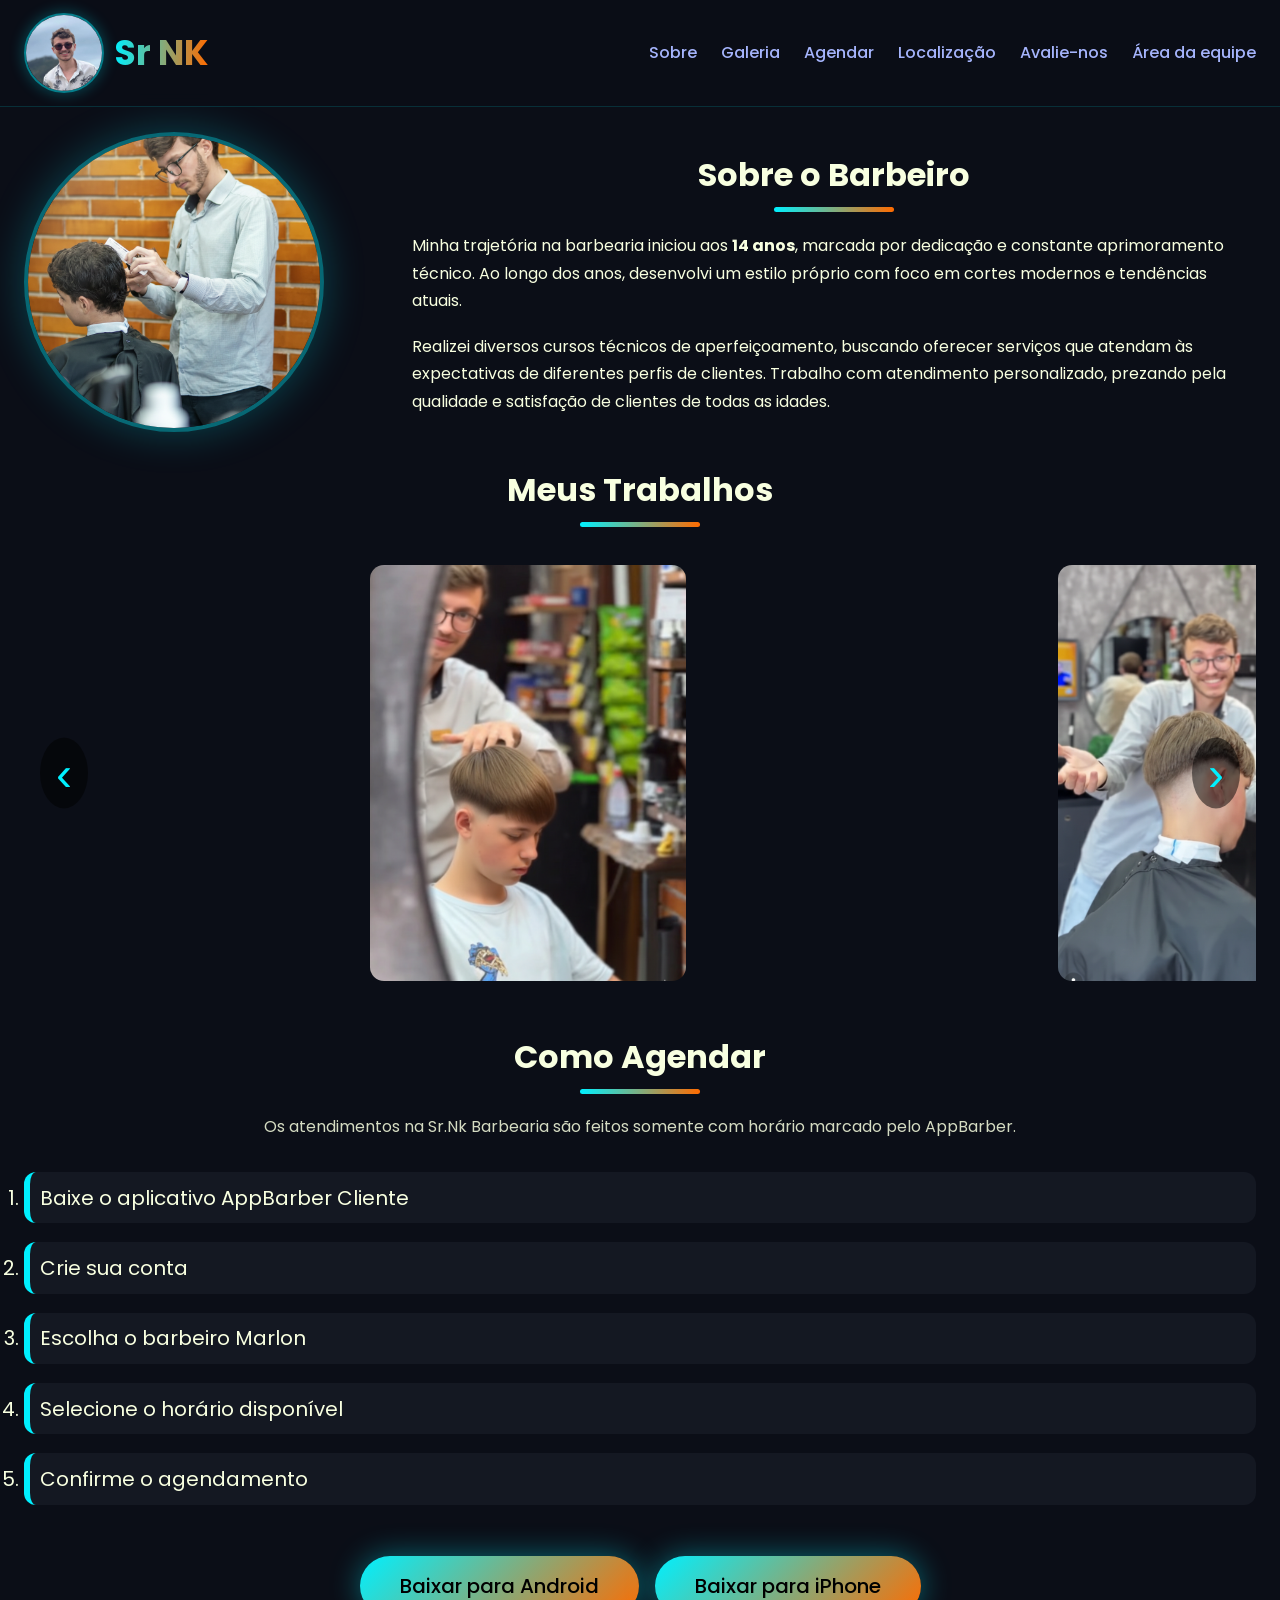
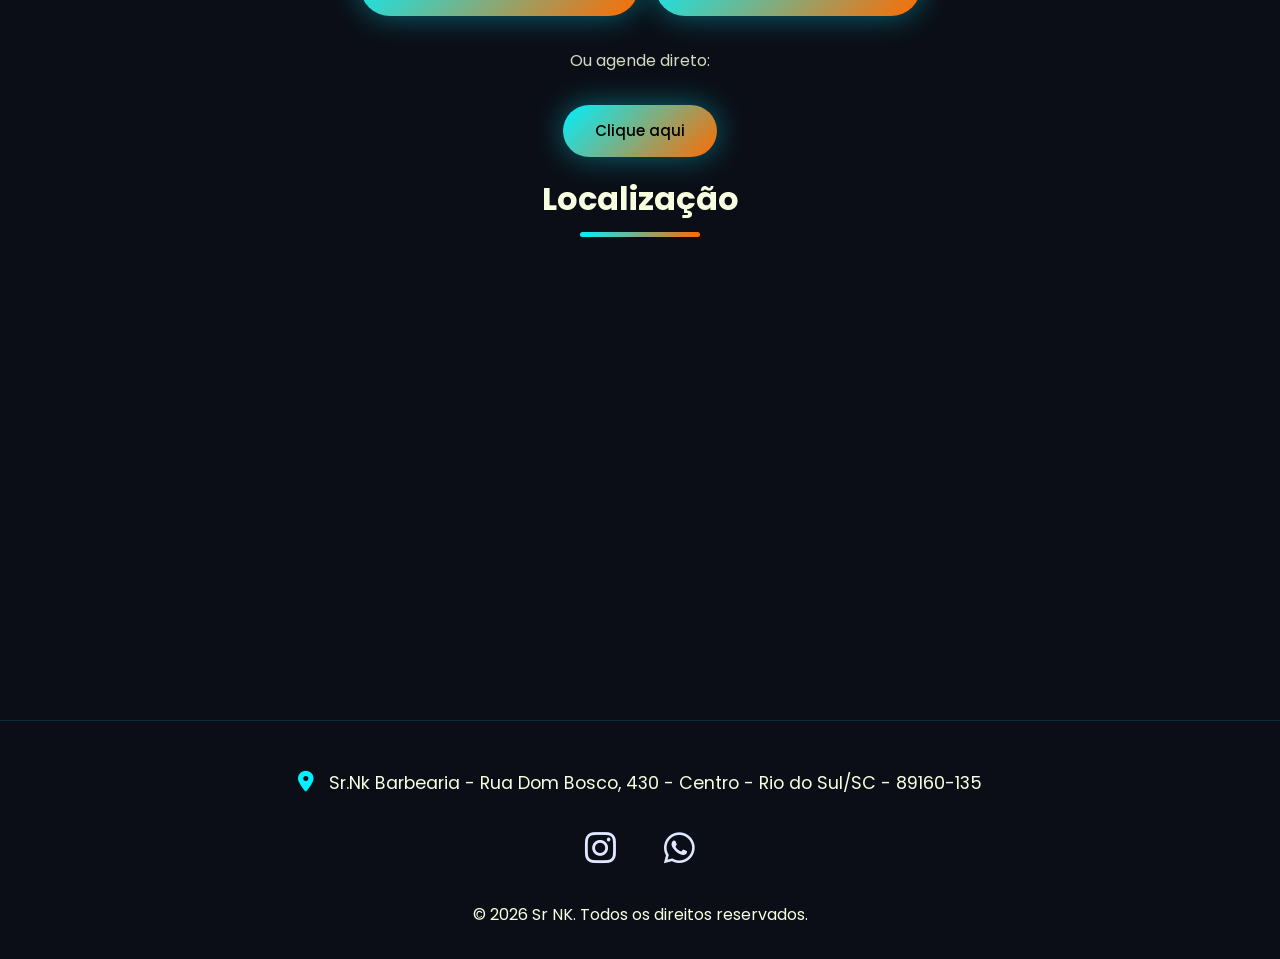
==== index.html @ 55727c28 "Adicionado Gestão Financeira" ====
<!DOCTYPE html>
<html lang="pt-BR">
<head>
  <meta charset="UTF-8" />
  <meta name="viewport" content="width=device-width, initial-scale=1.0"/>
  <title>Sr NK | Sr.Nk Barbearia</title>
<link rel="manifest" href="manifest.webmanifest">
<meta name="theme-color" content="#0F1115">
<link rel="apple-touch-icon" href="icons/icon-192.png?v=13.0">
  <meta name="description" content="Sr NK - Cortes freestyle modernos com precisão na Sr.Nk Barbearia, Rio do Sul/SC. Agende pelo AppBarber!"/>
  <link rel="stylesheet" href="css/style.css"/>
  <link rel="preconnect" href="https://fonts.googleapis.com">
  <link rel="preconnect" href="https://fonts.gstatic.com" crossorigin>
  <link href="https://fonts.googleapis.com/css2?family=Poppins:wght@400;600;700&display=swap" rel="stylesheet">
  <link rel="stylesheet" href="https://cdnjs.cloudflare.com/ajax/libs/font-awesome/6.5.1/css/all.min.css" integrity="sha512-DTOQO9RWCH3ppGqcWaEA1BIZOC6xxalwEsw9c2QQeAIftl+Vegovlnee1c9QX4TctnWMn13TZye+giMm8e2LwA==" crossorigin="anonymous" referrerpolicy="no-referrer" />
</head>
<body>

<header class="header">
  <div class="container header-container">
    <div class="logo-container">
      <a href="#" class="logo-link">
        <img src="Fotos/teste1.jpeg" alt="Sr NK" class="logo-foto">
      </a>
      <a href="#" class="logo-link">
        <h1 class="logo">Sr NK</h1>
      </a>
    </div>
    <nav class="nav-menu">
      <input type="checkbox" id="menu-toggle" class="menu-toggle">
      <label for="menu-toggle" class="menu-icon" aria-label="Abrir menu">☰</label>
<ul class="nav-list">
  <li><a href="#sobre" onclick="closeMenu()">Sobre</a></li>
  <li><a href="#galeria" onclick="closeMenu()">Galeria</a></li>
  <li><a href="#agendar" onclick="closeMenu()">Agendar</a></li>
  <li><a href="#localizacao" onclick="closeMenu()">Localização</a></li>
  <li>
  <a href="https://www.google.com/search?sca_esv=d93e5f3f55d68fd9&sxsrf=ANbL-n482oTzJcval-EaAzgLjiw4iF_zYw:1772711145533&si=AL3DRZEsmMGCryMMFSHJ3StBhOdZ2-6yYkXd_doETEE1OR-qOTjo85oxXJ90Kr3qgpfk-LE1SPWVzx_PPAp0Kqf3eSLwxY8W8M1JzBS5tR9gLBCLYA_zPGpJaf91kLe46IB3ng__KK-t3DUVszbHIi7H4UCmymk2EQ%3D%3D&q=Sr.Nk+Barbearia+Coment%C3%A1rios&sa=X&ved=2ahUKEwirvfnQ14iTAxXJDLkGHZw6B9oQ0bkNegQIIRAF&biw=1920&bih=911&dpr=1"
     target="_blank"
     onclick="closeMenu()"
   rel="noopener noreferrer">
    Avalie-nos
  </a>
</li>
  <li><a href="profissional/login.html" onclick="closeMenu()">Área da equipe</a></li>
</ul>
    </nav>
  </div>
</header>

<section class="sobre" id="sobre">
  <div class="container">
    <div class="sobre-grid">
      <div class="sobre-video-container">
        <video 
          class="sobre-video" 
          autoplay 
          muted 
          loop 
          playsinline 
          loading="lazy"
          poster="Fotos/2.png"
        >
          <source src="Fotos/video.mp4" type="video/mp4">
          <img src="Fotos/2.png" alt="Sr NK trabalhando" loading="lazy">
        </video>
      </div>

      <div class="sobre-texto">
        <h2>Sobre o Barbeiro</h2>
        <p class="typing"> Minha trajetória na barbearia iniciou aos <b>14 anos</b>, marcada por dedicação e constante aprimoramento técnico. Ao longo dos anos, desenvolvi um estilo próprio com foco em cortes modernos e tendências atuais.</p>
        <p class="typing"> Realizei diversos cursos técnicos de aperfeiçoamento, buscando oferecer serviços que atendam às expectativas de diferentes perfis de clientes. Trabalho com atendimento personalizado, prezando pela qualidade e satisfação de clientes de todas as idades.</p>
      </div>
    </div>
  </div>
</section>

<section class="galeria" id="galeria">
  <div class="container">
    <h2>Meus Trabalhos</h2>
    <div class="carousel">
      <div class="carousel-track" id="carouselTrack">
        <img src="Fotos/2.png" alt="Trabalho do Sr NK" loading="lazy">
        <video autoplay muted loop playsinline loading="lazy">
          <source src="Fotos/videocarrosel2.mp4" type="video/mp4">
        </video>
        <img src="Fotos/6.png" alt="Corte texturizado com estilo" loading="lazy">
        <video autoplay muted loop playsinline loading="lazy">
          <source src="Fotos/videocarrosel1.mp4" type="video/mp4">
        </video>
        <img src="Fotos/7.png" alt="Outro corte incrível do Marlon" loading="lazy">
        <video autoplay muted loop playsinline loading="lazy">
          <source src="Fotos/videocarrosel4.mp4" type="video/mp4">
        </video>
        <img src="Fotos/1.png" alt="Corte principal - Sr NK" loading="lazy">
        <video autoplay muted loop playsinline loading="lazy">
          <source src="Fotos/videocarrosel5.mp4" type="video/mp4">
        </video>
        <img src="Fotos/10.jpeg" alt="Outro corte incrível do Marlon" loading="lazy">
        <img src="Fotos/4.png" alt="Fade moderno realizado por Marlon" loading="lazy">
        <img src="Fotos/2.png" alt="Sr NK trabalhando" loading="lazy">
      </div>
      <button type="button" class="carousel-btn prev" aria-label="Trabalho anterior" onclick="moveCarousel(-1)">‹</button>
      <button type="button" class="carousel-btn next" aria-label="Próximo trabalho" onclick="moveCarousel(1)">›</button>
    </div>
  </div>
</section>

<section class="agendar" id="agendar">
  <div class="container">
    <h2>Como Agendar</h2>
    <p class="small-text">Os atendimentos na Sr.Nk Barbearia são feitos somente com horário marcado pelo AppBarber.</p>
    
    <ol class="passos">
      <li>Baixe o aplicativo AppBarber Cliente</li>
      <li>Crie sua conta</li>
      <li>Escolha o barbeiro Marlon</li>
      <li>Selecione o horário disponível</li>
      <li>Confirme o agendamento</li>
    </ol>

    <div class="btn-group">
      <a href="https://play.google.com/store/apps/details?id=br.com.starapp.appbarbercli" target="_blank" class="btn-store" rel="noopener noreferrer">Baixar para Android</a>
      <a href="https://apps.apple.com/br/app/appbarber-cliente/id6450795073" target="_blank" class="btn-store" rel="noopener noreferrer">Baixar para iPhone</a>
    </div>
    <div class="agendamento-direto">
      <p>Ou agende direto:</p>
      <a href="https://sites.appbarber.com.br/agendamento/srn-m9e9" 
         target="_blank" 
         class="btn-agendar" rel="noopener noreferrer">
         Clique aqui
      </a>
    </div>
  </div>
</section>

<section class="localizacao" id="localizacao">
  <div class="container">
    <h2>Localização</h2>      
    <iframe 
      src="https://www.google.com/maps/embed?pb=!1m18!1m12!1m3!1d3590.5!2d-49.640472!3d-27.213306!2m3!1f0!2f0!3f0!3m2!1i1024!2i768!4f13.1!3m3!1m2!1s0x95218f8b0b0b0b0b%3A0x0!2zMjfCsDEyJzQ3LjkiUyA0OcKwMzgnMjUuNyJX!5e0!3m2!1spt-BR!2sbr!4v1730000000000!5m2!1spt-BR!2sbr" 
      width="100%" height="400" style="border:0; border-radius:16px;" allowfullscreen="" loading="lazy" referrerpolicy="no-referrer-when-downgrade">
    </iframe>
  </div>
</section>

<footer>
  <div class="container">
    <p class="footer-address">
      <i class="fas fa-map-marker-alt"></i> Sr.Nk Barbearia - Rua Dom Bosco, 430 - Centro - Rio do Sul/SC - 89160-135
    </p>
    <div class="footer-social">
      <a href="https://www.instagram.com/_barber_marlon/" target="_blank" title="Instagram" rel="noopener noreferrer">
        <i class="fab fa-instagram"></i>
      </a>
      <a href="https://wa.me/5547988511749?text=Oi%20Marlon%2C%20vim%20pelo%20site%20e%20quero%20agendar%20um%20corte!" target="_blank" title="WhatsApp" rel="noopener noreferrer">
        <i class="fab fa-whatsapp"></i>
      </a>
    </div>
    <p>© 2026 Sr NK. Todos os direitos reservados.</p>
  </div>
</footer>
<script src="js/script.js"></script>
<script>if ("serviceWorker" in navigator) window.addEventListener("load", () => navigator.serviceWorker.register("./service-worker.js", { updateViaCache: "none" }).then((r) => r.update()).catch(console.warn));</script>
</body>
</html>
---- css/style.css ----
* { margin:0; padding:0; box-sizing:border-box; }
html { scroll-behavior:smooth; }
body {
  font-family:'Poppins',sans-serif;
  background:#0b0e17;
  color:#f8ffe0;
  line-height:1.6;
  overflow-x:hidden;
}
img, video { max-width:100%; height:auto; display:block; }

.container { max-width:1280px; margin:0 auto; padding:0 1.5rem; }

.header {
  position:fixed;
  top:0;
  width:100%;
  background:rgba(11,14,23,0.9);
  backdrop-filter:blur(15px);
  border-bottom:1px solid rgba(0,240,255,0.15);
  z-index:1000;
  padding:0.8rem 0;
}

.header-container {
  display:flex;
  justify-content:space-between;
  align-items:center;
}

.logo-container {
  display: flex;
  align-items: center;
  gap: 0.6rem;
  flex-wrap: nowrap;
}

.logo-foto {
  width: 50px;
  height: 50px;
  border-radius: 50%;
  object-fit: cover;
  border: 2px solid rgba(0,240,255,0.5);
  box-shadow: 0 0 15px rgba(0,240,255,0.3);
  flex-shrink: 0;
}

.logo {
  font-size: 1.3rem;
  font-weight: 700;
  background: linear-gradient(90deg, #00f0ff, #ff6b00);
  -webkit-background-clip: text;
  -webkit-text-fill-color: transparent;
  margin: 0;
  white-space: nowrap;
  overflow: hidden;
  text-overflow: ellipsis;
}

@media (max-width: 380px) {
  .logo-container { gap: 0.5rem; }
  .logo-foto { width: 45px; height: 45px; }
  .logo { font-size: 1.25rem; }
  .menu-icon { font-size: 1.8rem; }
}

@media (min-width: 768px) {
  .logo-foto { width: 80px; height: 80px; }
  .logo { font-size: 2.2rem; }
}

.menu-toggle { display:none; }
.menu-icon {
  display:none;
  font-size:2rem;
  color:#00f0ff;
  cursor:pointer;
}
.nav-list {
  display:flex;
  gap:1.5rem;
  list-style:none;
}
.nav-list a {
  color:#a5b4fc;
  text-decoration:none;
  font-weight:500;
  transition:color 0.3s;
}
.nav-list a:hover { color:#ff6b00; }

@media (max-width:768px) {
  .menu-icon { display:block; }
  .nav-list {
    display:none;
    position:absolute;
    top:100%;
    right:0;
    width:100%;
    background:rgba(11, 14, 23, 0.973);
    flex-direction:column;
    padding:1rem 0;
    text-align:center;
  }
  .nav-list li { margin:1rem 0; }
  #menu-toggle:checked ~ .nav-list { display:flex; }
}

.sobre {
  padding-top:100px;
}
.sobre-grid {
  display:flex;
  flex-direction:column;
  gap:2.5rem;
  align-items:center;
}
@media (min-width:768px) {
  .sobre-grid { flex-direction:row; align-items:center; gap:3.5rem; padding-top: 2rem; }
  .sobre-video-container { flex-shrink:0; margin-right:2rem; }
  .sobre-texto { flex:1; max-width:600px; text-align:left; }
}
.sobre-texto {
  max-width: 100%;
  text-align: left;
}

.sobre-texto p {
  font-size: 1rem;
  line-height: 1.7;
  margin: 0 0 1.2rem 0;
}

.sobre-texto p:last-child {
  margin-bottom: 0;
}

@media (max-width: 768px) {
  .sobre-texto p {
    font-size: 0.95rem;
  }
}
.sobre-video-container {
  position:relative;
  width:300px;
  height:300px;
  flex-shrink:0;
  overflow:hidden;
  border-radius:50%;
  border:4px solid rgba(0,240,255,0.4);
  box-shadow:0 0 40px rgba(0,240,255,0.25);
}
.sobre-video {
  width:100%;
  height:100%;
  object-fit:cover;
}
@media (min-width: 768px) {
  .sobre-video {
    width: 100%;
    height: 100%;
    object-fit: cover;
  }
}

.galeria {
  padding-top: 2rem;
  padding-bottom: 2rem;
}

.carousel {
  position: relative;
  overflow: hidden;
  padding: 1rem 0;
  width: 100%;
}

.carousel-track {
  display: flex;
  gap: 1.5rem;
  transition: transform 0.8s cubic-bezier(0.25, 0.1, 0.25, 1);
  align-items: center;
}

.carousel-track img,
.carousel-track video {
  min-width: 300px;
  max-width: 90vw;
  width: 300px;
  height: 400px;
  object-fit: cover;
  border-radius: 16px;
  border: 2px solid transparent;
  transition: all 0.4s;
  flex-shrink: 0;
}

.carousel-track video { pointer-events: none; }

.carousel-track img:hover,
.carousel-track video:hover {
  transform: scale(1.05);
  border-color: #ff6b00;
  box-shadow: 0 0 40px rgba(255,107,0,0.5);
}

.carousel-btn {
  position: absolute;
  top: 50%;
  transform: translateY(-50%);
  background: rgba(0,0,0,0.5);
  color: #00f0ff;
  border: none;
  font-size: 3rem;
  cursor: pointer;
  padding: 0.5rem 1rem;
  border-radius: 50%;
  z-index: 10;
}
.prev { left: 1rem; }
.next { right: 1rem; }

.agendamento-direto {
  text-align: center;
  margin-top: 2rem;
}

.agendamento-direto p {
  margin-bottom: 0.8rem;
  font-size: 1rem;
  opacity: 0.8;
}

.btn-agendar {
  font-size: 15px;
  border-radius: 999px;
  text-align: center;
  font-weight: 500;
  text-decoration: none;
  color: #000;
  padding: 14px 32px;
  background: linear-gradient(135deg, #00f0ff, #ff6b00);
  box-shadow: 0 0 30px rgba(0, 240, 255, 0.4);
  transition: all 0.4s ease;
  display: inline-block;
}

.btn-agendar:hover {
  transform: translateY(-5px);
  background: linear-gradient(135deg, #ff6b00, #00f0ff);
  box-shadow: 0 0 60px rgba(255, 107, 0, 0.6);
}

.btn-agendar:active {
  transform: translateY(-2px);
  box-shadow: 0 0 40px rgba(255, 107, 0, 0.5);
}

.agendar {
  padding-bottom:1rem;
  text-align:left;
}
.agendar p {
  text-align: center;
  font-size:0.7rem;
  opacity:0.85;
  margin-bottom:2rem;
}
.passos li {
  background:#141822;
  font-size: 15px;
  padding:0.6rem;
  margin:1.2rem 0;
  border-radius:12px;
  border-left:6px solid #00f0ff;
  transition:all 0.3s;
}
.passos li:hover {
  border-left-color:#ff6b00;
  transform:translateX(12px);
  box-shadow:0 10px 30px rgba(255,107,0,0.2);
}
.btn-group { 
  display:flex; 
  flex-wrap:nowrap; 
  gap:1rem; 
  justify-content:center; 
}
@media (max-width:768px) {
  .btn-group { gap:0.8rem; padding-top: 1rem;}
  .btn-store { 
    padding:0.5rem 1rem; 
    font-size:0.9rem; 
    flex:1; 
    max-width:48%; 
  }
}
.btn-store {
  font-size: 17px;
  border-radius:999px;
  text-align: center;
  font-weight:500;
  text-decoration:none;
  color:#000;
  background:linear-gradient(135deg,#00f0ff,#ff6b00);
  box-shadow:0 0 30px rgba(0,240,255,0.4);
  transition:all 0.4s;
}
.btn-store:hover {
  transform:translateY(-5px);
  box-shadow:0 0 60px rgba(255,107,0,0.6);
  background:linear-gradient(135deg,#00f0ff,#ff6b00);
}

.localizacao {
  padding-bottom:4rem;
}
.localizacao h2 { margin-bottom:1.5rem; }

footer {
  background:#0b0e17;
  padding:3rem 1rem 2rem;
  text-align:center;
  border-top:1px solid rgba(0,240,255,0.15);
}
.footer-address {
  font-size:1.1rem;
  margin-bottom:1.5rem;
}
.footer-address i {
  color:#00f0ff;
  margin-right:0.6rem;
  font-size:1.3rem;
}
.footer-social {
  display:flex;
  justify-content:center;
  gap:3rem;
  margin-bottom:1.5rem;
}
.footer-social a {
  color:#e0e7ff;
  font-size:2.2rem;
  transition:color 0.3s, transform 0.3s;
}
.footer-social a:hover {
  color:#ff6b00;
  transform:scale(1.15);
}

h2 {
  font-size:2rem;
  text-align:center;
  margin-bottom:2rem;
  position:relative;
}
h2::after {
  content:'';
  position:absolute;
  bottom:-12px;
  left:50%;
  transform:translateX(-50%);
  width:120px;
  height:5px;
  background:linear-gradient(90deg,#00f0ff,#ff6b00);
  border-radius:5px;
}

.logo-link {
  text-decoration: none;
  cursor: pointer;
  transition: opacity 0.3s ease;
}

.logo-link:hover {
  opacity: 0.85;
}

.logo-link:focus {
  outline: none;
}
@media (min-width:1024px){
  .passos li{
    font-size:20px;
  }

  .btn-store{
    font-size:20px;
    padding:14px 40px;
  }

  .agendar p{
    font-size:1rem;
  }

  .btn-group{
    padding-top:2rem;
  }

  .carousel-track img,
  .carousel-track video{
    min-width:320px;
    width:320px;
    height:420px;
  }

  .carousel{
    overflow:hidden;
  }
}
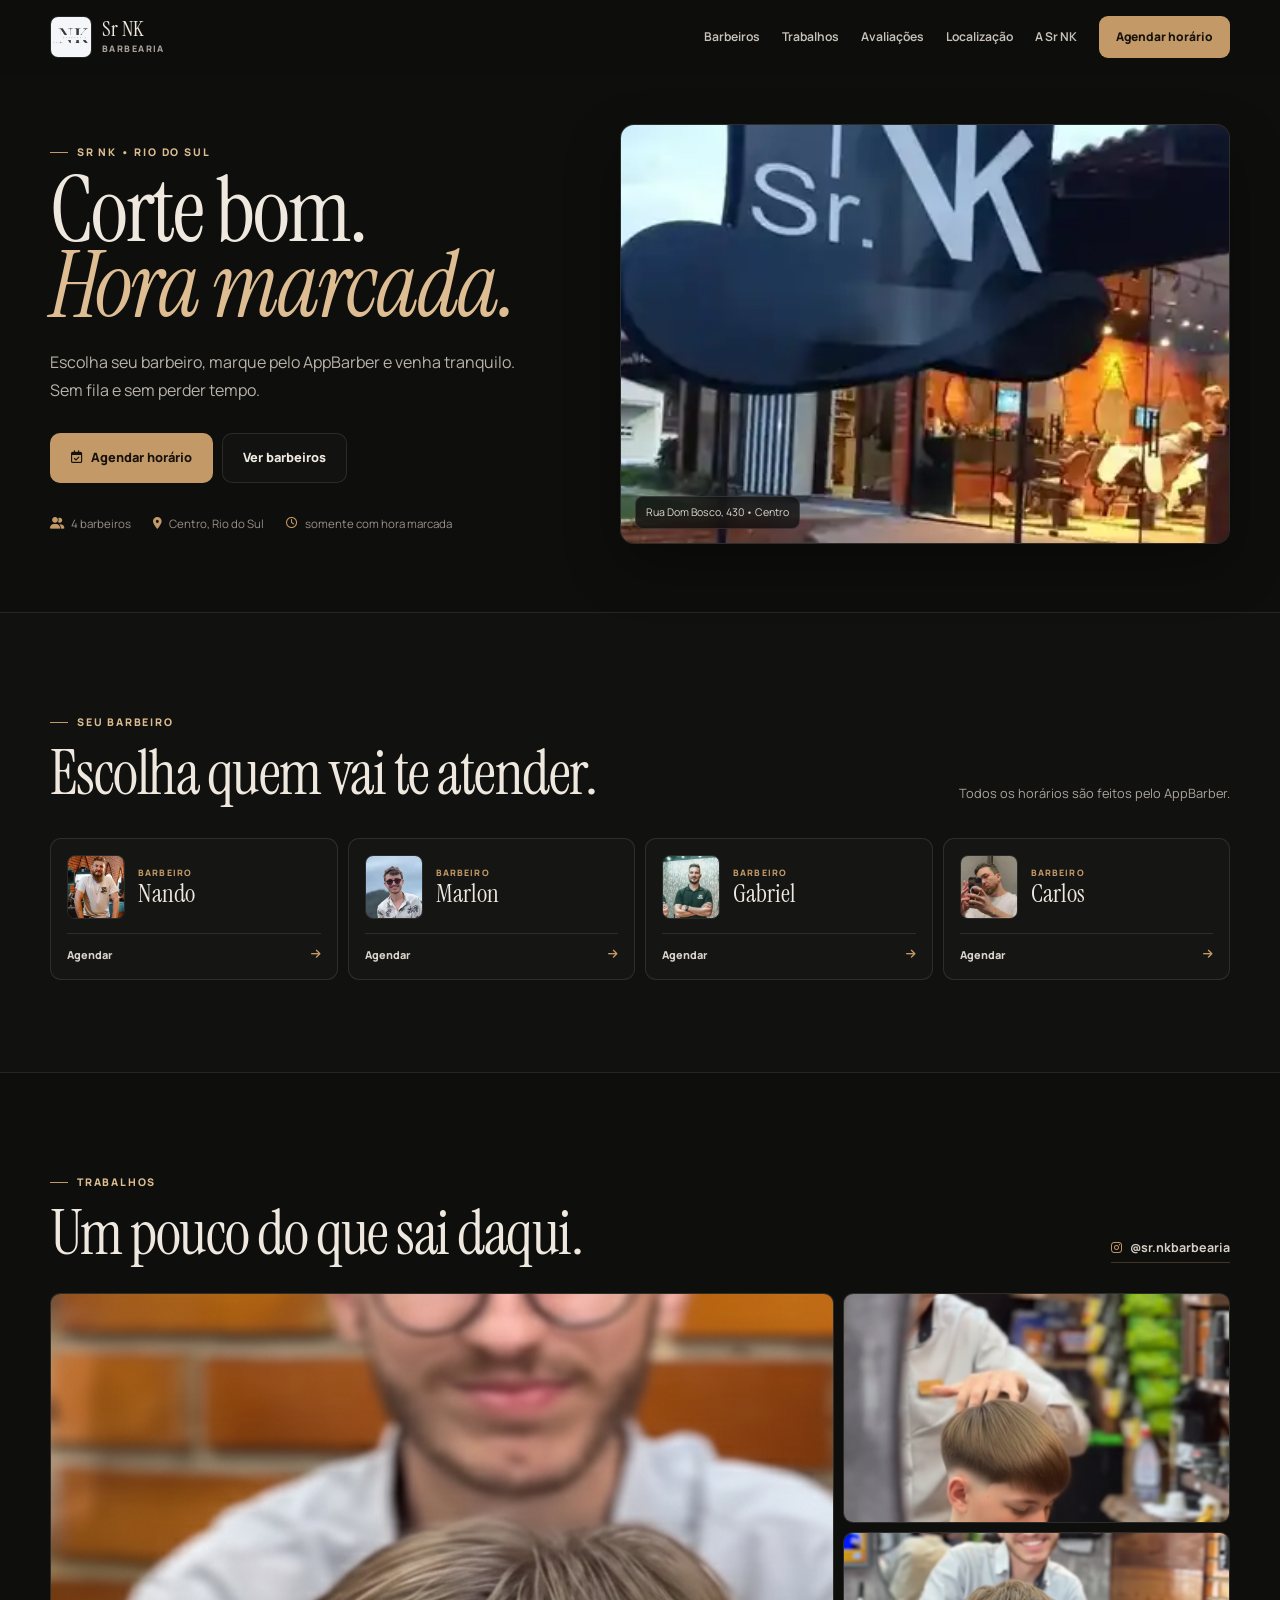
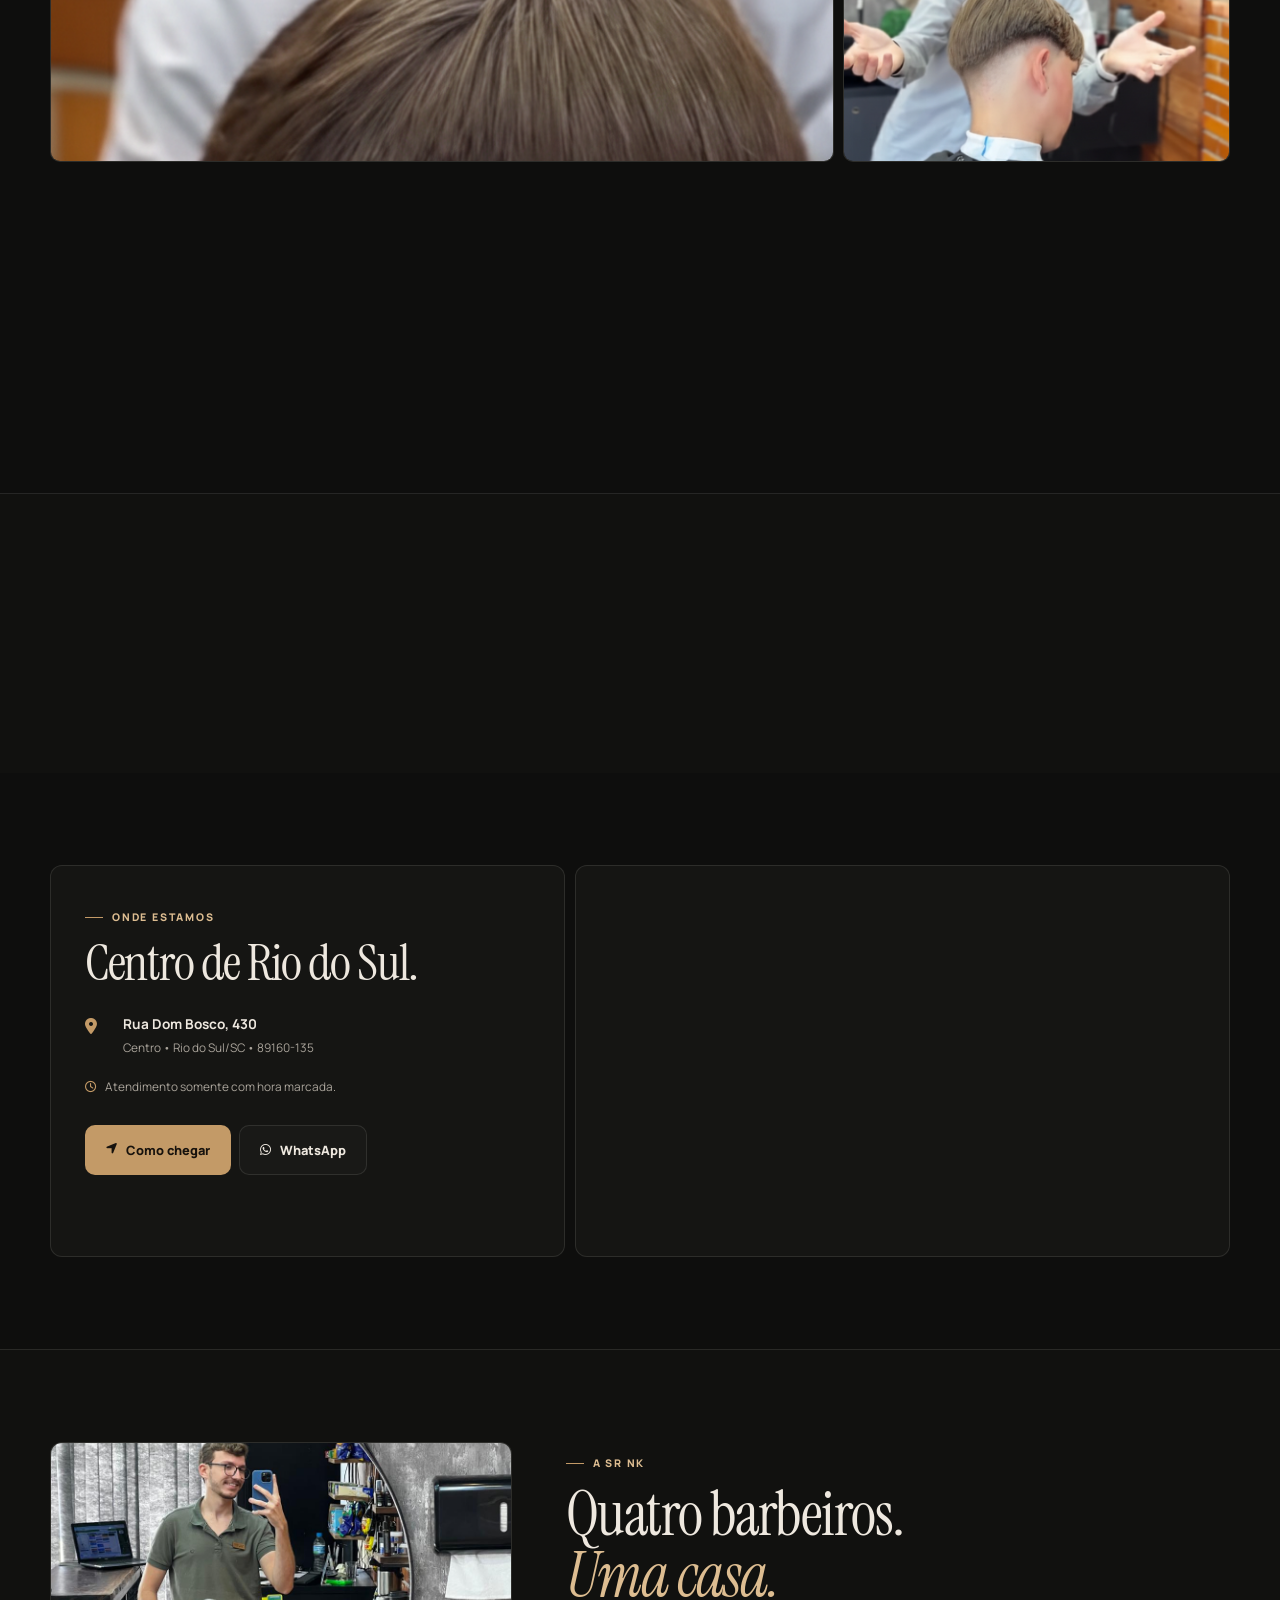
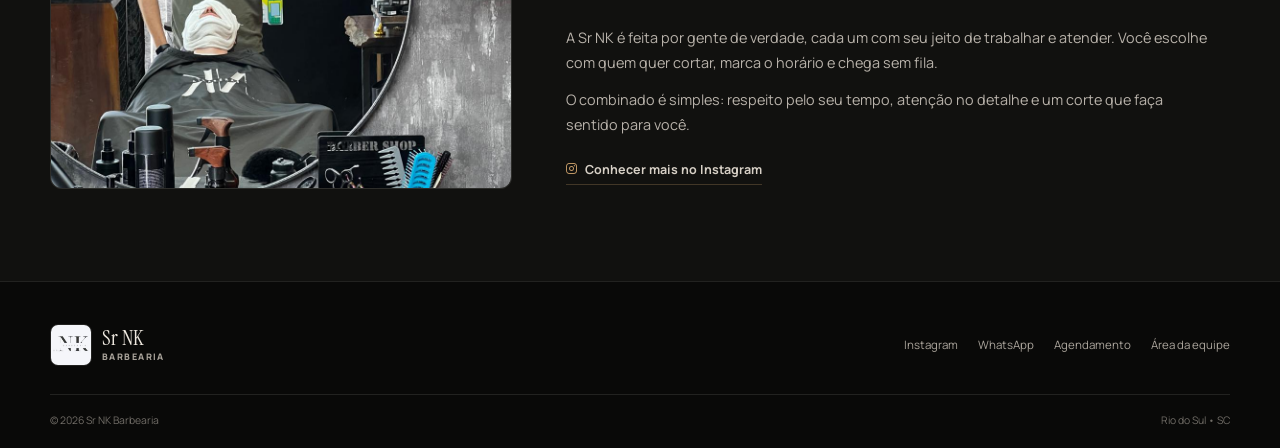
==== commit cf473759: "Substitui site público pela versão mobile v4.1" ====
--- a/index.html
+++ b/index.html
@@ -2,165 +2,195 @@
 <html lang="pt-BR">
 <head>
   <meta charset="UTF-8" />
-  <meta name="viewport" content="width=device-width, initial-scale=1.0"/>
-  <title>Sr NK | Sr.Nk Barbearia</title>
-<link rel="manifest" href="manifest.webmanifest">
-<meta name="theme-color" content="#0F1115">
-<link rel="apple-touch-icon" href="icons/icon-192.png?v=13.0">
-  <meta name="description" content="Sr NK - Cortes freestyle modernos com precisão na Sr.Nk Barbearia, Rio do Sul/SC. Agende pelo AppBarber!"/>
-  <link rel="stylesheet" href="css/style.css"/>
-  <link rel="preconnect" href="https://fonts.googleapis.com">
-  <link rel="preconnect" href="https://fonts.gstatic.com" crossorigin>
-  <link href="https://fonts.googleapis.com/css2?family=Poppins:wght@400;600;700&display=swap" rel="stylesheet">
+  <meta name="viewport" content="width=device-width, initial-scale=1, viewport-fit=cover" />
+  <title>Sr NK Barbearia | Rio do Sul</title>
+  <meta name="description" content="Sr NK Barbearia em Rio do Sul/SC. Escolha seu barbeiro e agende seu horário pelo AppBarber." />
+  <meta name="theme-color" content="#0e0e0d" />
+  <link rel="manifest" href="manifest.webmanifest" />
+  <link rel="apple-touch-icon" href="icons/icon-192.png?v=13.0" />
+  <link rel="preconnect" href="https://fonts.googleapis.com" />
+  <link rel="preconnect" href="https://fonts.gstatic.com" crossorigin />
+  <link href="https://fonts.googleapis.com/css2?family=Instrument+Serif:ital@0;1&family=Manrope:wght@400;500;600;700;800&display=swap" rel="stylesheet" />
   <link rel="stylesheet" href="https://cdnjs.cloudflare.com/ajax/libs/font-awesome/6.5.1/css/all.min.css" integrity="sha512-DTOQO9RWCH3ppGqcWaEA1BIZOC6xxalwEsw9c2QQeAIftl+Vegovlnee1c9QX4TctnWMn13TZye+giMm8e2LwA==" crossorigin="anonymous" referrerpolicy="no-referrer" />
+  <link rel="stylesheet" href="css/style.css?v=4.1" />
 </head>
 <body>
+  <header class="site-header" id="topo">
+    <div class="container header-inner">
+      <a class="brand" href="#inicio" aria-label="Sr NK Barbearia - início">
+        <img class="brand-logo" src="Fotos/Sr.NK.jpg" alt="Logo da Sr NK Barbearia" />
+        <span class="brand-copy"><strong>Sr NK</strong><small>BARBEARIA</small></span>
+      </a>
 
-<header class="header">
-  <div class="container header-container">
-    <div class="logo-container">
-      <a href="#" class="logo-link">
-        <img src="Fotos/teste1.jpeg" alt="Sr NK" class="logo-foto">
-      </a>
-      <a href="#" class="logo-link">
-        <h1 class="logo">Sr NK</h1>
-      </a>
+      <button class="menu-toggle" id="menuButton" type="button" aria-label="Abrir menu" aria-controls="siteNav" aria-expanded="false">
+        <span></span><span></span><span></span>
+      </button>
+
+      <nav class="site-nav" id="siteNav" aria-label="Navegação principal">
+        <a href="#equipe">Barbeiros</a>
+        <a href="#trabalhos">Trabalhos</a>
+        <a href="#avaliacoes">Avaliações</a>
+        <a href="#localizacao">Localização</a>
+        <a href="#sobre">A Sr NK</a>
+        <a class="nav-cta" href="https://sites.appbarber.com.br/agendamento/srn-m9e9" target="_blank" rel="noopener noreferrer">Agendar horário</a>
+      </nav>
     </div>
-    <nav class="nav-menu">
-      <input type="checkbox" id="menu-toggle" class="menu-toggle">
-      <label for="menu-toggle" class="menu-icon" aria-label="Abrir menu">☰</label>
-<ul class="nav-list">
-  <li><a href="#sobre" onclick="closeMenu()">Sobre</a></li>
-  <li><a href="#galeria" onclick="closeMenu()">Galeria</a></li>
-  <li><a href="#agendar" onclick="closeMenu()">Agendar</a></li>
-  <li><a href="#localizacao" onclick="closeMenu()">Localização</a></li>
-  <li>
-  <a href="https://www.google.com/search?sca_esv=d93e5f3f55d68fd9&sxsrf=ANbL-n482oTzJcval-EaAzgLjiw4iF_zYw:1772711145533&si=AL3DRZEsmMGCryMMFSHJ3StBhOdZ2-6yYkXd_doETEE1OR-qOTjo85oxXJ90Kr3qgpfk-LE1SPWVzx_PPAp0Kqf3eSLwxY8W8M1JzBS5tR9gLBCLYA_zPGpJaf91kLe46IB3ng__KK-t3DUVszbHIi7H4UCmymk2EQ%3D%3D&q=Sr.Nk+Barbearia+Coment%C3%A1rios&sa=X&ved=2ahUKEwirvfnQ14iTAxXJDLkGHZw6B9oQ0bkNegQIIRAF&biw=1920&bih=911&dpr=1"
-     target="_blank"
-     onclick="closeMenu()"
-   rel="noopener noreferrer">
-    Avalie-nos
-  </a>
-</li>
-  <li><a href="profissional/login.html" onclick="closeMenu()">Área da equipe</a></li>
-</ul>
-    </nav>
-  </div>
-</header>
+  </header>
 
-<section class="sobre" id="sobre">
-  <div class="container">
-    <div class="sobre-grid">
-      <div class="sobre-video-container">
-        <video 
-          class="sobre-video" 
-          autoplay 
-          muted 
-          loop 
-          playsinline 
-          loading="lazy"
-          poster="Fotos/2.png"
-        >
-          <source src="Fotos/video.mp4" type="video/mp4">
-          <img src="Fotos/2.png" alt="Sr NK trabalhando" loading="lazy">
-        </video>
+  <main>
+    <section class="hero" id="inicio">
+      <div class="container hero-grid">
+        <div class="hero-copy reveal">
+          <span class="eyebrow">SR NK • RIO DO SUL</span>
+          <h1>Corte bom.<br><em>Hora marcada.</em></h1>
+          <p>Escolha seu barbeiro, marque pelo AppBarber e venha tranquilo. Sem fila e sem perder tempo.</p>
+
+          <div class="hero-actions">
+            <a class="button button-primary" href="https://sites.appbarber.com.br/agendamento/srn-m9e9" target="_blank" rel="noopener noreferrer">
+              <i class="fa-regular fa-calendar-check"></i> Agendar horário
+            </a>
+            <a class="button button-secondary hero-secondary" href="#equipe">Ver barbeiros</a>
+          </div>
+
+          <div class="hero-meta" aria-label="Informações da Sr NK">
+            <span><i class="fa-solid fa-user-group"></i> 4 barbeiros</span>
+            <span><i class="fa-solid fa-location-dot"></i> Centro, Rio do Sul</span>
+            <span><i class="fa-regular fa-clock"></i> somente com hora marcada</span>
+          </div>
+
+          <div class="quick-actions" aria-label="Atalhos">
+            <a href="https://sites.appbarber.com.br/agendamento/srn-m9e9" target="_blank" rel="noopener noreferrer"><i class="fa-regular fa-calendar"></i><span>Agendar</span></a>
+            <a href="https://wa.me/5547988685889?text=Olá!%20Vim%20pelo%20site%20da%20Sr%20NK%20Barbearia." target="_blank" rel="noopener noreferrer"><i class="fa-brands fa-whatsapp"></i><span>WhatsApp</span></a>
+            <a href="https://www.google.com/maps/search/?api=1&query=Sr.Nk%20Barbearia&query_place_id=ChIJfYbSk3i535QRdYz7OsALxnE" target="_blank" rel="noopener noreferrer"><i class="fa-solid fa-location-arrow"></i><span>Como chegar</span></a>
+          </div>
+        </div>
+
+        <figure class="hero-media reveal">
+          <img src="Fotos/site-hero.webp" alt="Fachada da Sr NK Barbearia em Rio do Sul" />
+          <figcaption>Rua Dom Bosco, 430 • Centro</figcaption>
+        </figure>
       </div>
+    </section>
 
-      <div class="sobre-texto">
-        <h2>Sobre o Barbeiro</h2>
-        <p class="typing"> Minha trajetória na barbearia iniciou aos <b>14 anos</b>, marcada por dedicação e constante aprimoramento técnico. Ao longo dos anos, desenvolvi um estilo próprio com foco em cortes modernos e tendências atuais.</p>
-        <p class="typing"> Realizei diversos cursos técnicos de aperfeiçoamento, buscando oferecer serviços que atendam às expectativas de diferentes perfis de clientes. Trabalho com atendimento personalizado, prezando pela qualidade e satisfação de clientes de todas as idades.</p>
+    <section class="section section-team" id="equipe">
+      <div class="container">
+        <div class="section-top reveal">
+          <div>
+            <span class="eyebrow">SEU BARBEIRO</span>
+            <h2>Escolha quem vai te atender.</h2>
+          </div>
+          <p>Todos os horários são feitos pelo AppBarber.</p>
+        </div>
+
+        <div class="team-grid">
+          <article class="team-card reveal">
+            <img class="team-photo team-photo-nando" src="Fotos/site-barber-nando.webp" alt="Nando, barbeiro da Sr NK" loading="lazy" />
+            <div class="team-info"><span>Barbeiro</span><h3>Nando</h3></div>
+            <a class="team-action" href="https://sites.appbarber.com.br/agendamento/srn-m9e9" target="_blank" rel="noopener noreferrer" aria-label="Ver agenda do Nando">Agendar <i class="fa-solid fa-arrow-right"></i></a>
+          </article>
+
+          <article class="team-card reveal">
+            <img class="team-photo team-photo-marlon" src="Fotos/site-barber-marlon.webp" alt="Marlon, barbeiro da Sr NK" loading="lazy" />
+            <div class="team-info"><span>Barbeiro</span><h3>Marlon</h3></div>
+            <a class="team-action" href="https://sites.appbarber.com.br/agendamento/srn-m9e9" target="_blank" rel="noopener noreferrer" aria-label="Ver agenda do Marlon">Agendar <i class="fa-solid fa-arrow-right"></i></a>
+          </article>
+
+          <article class="team-card reveal">
+            <img class="team-photo team-photo-gabriel" src="Fotos/site-barber-gabriel.webp" alt="Gabriel, barbeiro da Sr NK" loading="lazy" />
+            <div class="team-info"><span>Barbeiro</span><h3>Gabriel</h3></div>
+            <a class="team-action" href="https://sites.appbarber.com.br/agendamento/srn-m9e9" target="_blank" rel="noopener noreferrer" aria-label="Ver agenda do Gabriel">Agendar <i class="fa-solid fa-arrow-right"></i></a>
+          </article>
+
+          <article class="team-card reveal">
+            <img class="team-photo team-photo-carlos" src="Fotos/site-barber-carlos.webp" alt="Carlos, barbeiro da Sr NK" loading="lazy" />
+            <div class="team-info"><span>Barbeiro</span><h3>Carlos</h3></div>
+            <a class="team-action" href="https://sites.appbarber.com.br/agendamento/srn-m9e9" target="_blank" rel="noopener noreferrer" aria-label="Ver agenda do Carlos">Agendar <i class="fa-solid fa-arrow-right"></i></a>
+          </article>
+        </div>
       </div>
+    </section>
+
+    <section class="section section-work" id="trabalhos">
+      <div class="container">
+        <div class="section-top work-top reveal">
+          <div>
+            <span class="eyebrow">TRABALHOS</span>
+            <h2>Um pouco do que sai daqui.</h2>
+          </div>
+          <a class="text-link" href="https://www.instagram.com/sr.nkbarbearia/" target="_blank" rel="noopener noreferrer"><i class="fa-brands fa-instagram"></i> @sr.nkbarbearia</a>
+        </div>
+
+        <div class="work-grid" aria-label="Galeria de trabalhos da Sr NK">
+          <figure class="work-item work-main reveal"><img class="work-crop-1" src="Fotos/4.png" alt="Corte degradê realizado na Sr NK" loading="lazy" /></figure>
+          <figure class="work-item reveal"><img class="work-crop-2" src="Fotos/6.png" alt="Corte masculino realizado na Sr NK" loading="lazy" /></figure>
+          <figure class="work-item reveal"><img class="work-crop-3" src="Fotos/7.png" alt="Acabamento de corte realizado na Sr NK" loading="lazy" /></figure>
+          <figure class="work-item reveal"><img class="work-crop-4" src="Fotos/1.png" alt="Atendimento na Sr NK Barbearia" loading="lazy" /></figure>
+          <figure class="work-item reveal"><img class="work-crop-5" src="Fotos/2.png" alt="Corte infantil realizado na Sr NK" loading="lazy" /></figure>
+          <figure class="work-item reveal"><img class="work-crop-6" src="Fotos/10.jpeg" alt="Cuidado de barba na Sr NK" loading="lazy" /></figure>
+        </div>
+        <p class="gallery-hint"><i class="fa-solid fa-arrow-right"></i> Arraste para ver mais</p>
+      </div>
+    </section>
+
+    <section class="section section-reviews" id="avaliacoes">
+      <div class="container review-card reveal">
+        <div class="review-mark"><i class="fa-solid fa-star"></i></div>
+        <div class="review-copy">
+          <span class="eyebrow">AVALIAÇÕES</span>
+          <h2>Já conhece a Sr NK?</h2>
+          <p>Veja as avaliações no Google ou conte como foi seu atendimento.</p>
+        </div>
+        <a class="button button-light" href="https://www.google.com/maps/search/?api=1&query=Sr.Nk%20Barbearia&query_place_id=ChIJfYbSk3i535QRdYz7OsALxnE" target="_blank" rel="noopener noreferrer">Ver no Google <i class="fa-solid fa-arrow-up-right-from-square"></i></a>
+      </div>
+    </section>
+
+    <section class="section section-location" id="localizacao">
+      <div class="container location-grid">
+        <div class="location-card reveal">
+          <span class="eyebrow">ONDE ESTAMOS</span>
+          <h2>Centro de Rio do Sul.</h2>
+          <div class="address">
+            <i class="fa-solid fa-location-dot"></i>
+            <div><strong>Rua Dom Bosco, 430</strong><span>Centro • Rio do Sul/SC • 89160-135</span></div>
+          </div>
+          <div class="location-note"><i class="fa-regular fa-clock"></i> Atendimento somente com hora marcada.</div>
+          <div class="location-actions">
+            <a class="button button-primary" href="https://www.google.com/maps/search/?api=1&query=Sr.Nk%20Barbearia&query_place_id=ChIJfYbSk3i535QRdYz7OsALxnE" target="_blank" rel="noopener noreferrer"><i class="fa-solid fa-location-arrow"></i> Como chegar</a>
+            <a class="button button-secondary" href="https://wa.me/5547988685889?text=Olá!%20Vim%20pelo%20site%20da%20Sr%20NK%20Barbearia." target="_blank" rel="noopener noreferrer"><i class="fa-brands fa-whatsapp"></i> WhatsApp</a>
+          </div>
+        </div>
+
+        <div class="map-shell reveal">
+          <iframe title="Localização da Sr NK Barbearia" src="https://www.google.com/maps?q=Rua%20Dom%20Bosco%20430%20Rio%20do%20Sul%20SC&output=embed" loading="lazy" referrerpolicy="no-referrer-when-downgrade" allowfullscreen></iframe>
+        </div>
+      </div>
+    </section>
+
+    <section class="section section-about" id="sobre">
+      <div class="container about-grid">
+        <figure class="about-photo reveal"><img src="Fotos/10.jpeg" alt="Equipe da Sr NK Barbearia" loading="lazy" /></figure>
+        <div class="about-copy reveal">
+          <span class="eyebrow">A SR NK</span>
+          <h2>Quatro barbeiros.<br><em>Uma casa.</em></h2>
+          <p>A Sr NK é feita por gente de verdade, cada um com seu jeito de trabalhar e atender. Você escolhe com quem quer cortar, marca o horário e chega sem fila.</p>
+          <p>O combinado é simples: respeito pelo seu tempo, atenção no detalhe e um corte que faça sentido para você.</p>
+          <a class="text-link" href="https://www.instagram.com/sr.nkbarbearia/" target="_blank" rel="noopener noreferrer"><i class="fa-brands fa-instagram"></i> Conhecer mais no Instagram</a>
+        </div>
+      </div>
+    </section>
+  </main>
+
+  <footer class="site-footer">
+    <div class="container footer-main">
+      <a class="brand" href="#inicio"><img class="brand-logo" src="Fotos/Sr.NK.jpg" alt="Logo Sr NK" /><span class="brand-copy"><strong>Sr NK</strong><small>BARBEARIA</small></span></a>
+      <div class="footer-links"><a href="https://www.instagram.com/sr.nkbarbearia/" target="_blank" rel="noopener noreferrer">Instagram</a><a href="https://wa.me/5547988685889" target="_blank" rel="noopener noreferrer">WhatsApp</a><a href="https://sites.appbarber.com.br/agendamento/srn-m9e9" target="_blank" rel="noopener noreferrer">Agendamento</a><a href="profissional/login.html">Área da equipe</a></div>
     </div>
-  </div>
-</section>
+    <div class="container footer-bottom"><span>© <span id="currentYear">2026</span> Sr NK Barbearia</span><span>Rio do Sul • SC</span></div>
+  </footer>
 
-<section class="galeria" id="galeria">
-  <div class="container">
-    <h2>Meus Trabalhos</h2>
-    <div class="carousel">
-      <div class="carousel-track" id="carouselTrack">
-        <img src="Fotos/2.png" alt="Trabalho do Sr NK" loading="lazy">
-        <video autoplay muted loop playsinline loading="lazy">
-          <source src="Fotos/videocarrosel2.mp4" type="video/mp4">
-        </video>
-        <img src="Fotos/6.png" alt="Corte texturizado com estilo" loading="lazy">
-        <video autoplay muted loop playsinline loading="lazy">
-          <source src="Fotos/videocarrosel1.mp4" type="video/mp4">
-        </video>
-        <img src="Fotos/7.png" alt="Outro corte incrível do Marlon" loading="lazy">
-        <video autoplay muted loop playsinline loading="lazy">
-          <source src="Fotos/videocarrosel4.mp4" type="video/mp4">
-        </video>
-        <img src="Fotos/1.png" alt="Corte principal - Sr NK" loading="lazy">
-        <video autoplay muted loop playsinline loading="lazy">
-          <source src="Fotos/videocarrosel5.mp4" type="video/mp4">
-        </video>
-        <img src="Fotos/10.jpeg" alt="Outro corte incrível do Marlon" loading="lazy">
-        <img src="Fotos/4.png" alt="Fade moderno realizado por Marlon" loading="lazy">
-        <img src="Fotos/2.png" alt="Sr NK trabalhando" loading="lazy">
-      </div>
-      <button type="button" class="carousel-btn prev" aria-label="Trabalho anterior" onclick="moveCarousel(-1)">‹</button>
-      <button type="button" class="carousel-btn next" aria-label="Próximo trabalho" onclick="moveCarousel(1)">›</button>
-    </div>
-  </div>
-</section>
+  <a class="mobile-booking" href="https://sites.appbarber.com.br/agendamento/srn-m9e9" target="_blank" rel="noopener noreferrer"><i class="fa-regular fa-calendar-check"></i><span>Agendar horário</span></a>
 
-<section class="agendar" id="agendar">
-  <div class="container">
-    <h2>Como Agendar</h2>
-    <p class="small-text">Os atendimentos na Sr.Nk Barbearia são feitos somente com horário marcado pelo AppBarber.</p>
-    
-    <ol class="passos">
-      <li>Baixe o aplicativo AppBarber Cliente</li>
-      <li>Crie sua conta</li>
-      <li>Escolha o barbeiro Marlon</li>
-      <li>Selecione o horário disponível</li>
-      <li>Confirme o agendamento</li>
-    </ol>
-
-    <div class="btn-group">
-      <a href="https://play.google.com/store/apps/details?id=br.com.starapp.appbarbercli" target="_blank" class="btn-store" rel="noopener noreferrer">Baixar para Android</a>
-      <a href="https://apps.apple.com/br/app/appbarber-cliente/id6450795073" target="_blank" class="btn-store" rel="noopener noreferrer">Baixar para iPhone</a>
-    </div>
-    <div class="agendamento-direto">
-      <p>Ou agende direto:</p>
-      <a href="https://sites.appbarber.com.br/agendamento/srn-m9e9" 
-         target="_blank" 
-         class="btn-agendar" rel="noopener noreferrer">
-         Clique aqui
-      </a>
-    </div>
-  </div>
-</section>
-
-<section class="localizacao" id="localizacao">
-  <div class="container">
-    <h2>Localização</h2>      
-    <iframe 
-      src="https://www.google.com/maps/embed?pb=!1m18!1m12!1m3!1d3590.5!2d-49.640472!3d-27.213306!2m3!1f0!2f0!3f0!3m2!1i1024!2i768!4f13.1!3m3!1m2!1s0x95218f8b0b0b0b0b%3A0x0!2zMjfCsDEyJzQ3LjkiUyA0OcKwMzgnMjUuNyJX!5e0!3m2!1spt-BR!2sbr!4v1730000000000!5m2!1spt-BR!2sbr" 
-      width="100%" height="400" style="border:0; border-radius:16px;" allowfullscreen="" loading="lazy" referrerpolicy="no-referrer-when-downgrade">
-    </iframe>
-  </div>
-</section>
-
-<footer>
-  <div class="container">
-    <p class="footer-address">
-      <i class="fas fa-map-marker-alt"></i> Sr.Nk Barbearia - Rua Dom Bosco, 430 - Centro - Rio do Sul/SC - 89160-135
-    </p>
-    <div class="footer-social">
-      <a href="https://www.instagram.com/_barber_marlon/" target="_blank" title="Instagram" rel="noopener noreferrer">
-        <i class="fab fa-instagram"></i>
-      </a>
-      <a href="https://wa.me/5547988511749?text=Oi%20Marlon%2C%20vim%20pelo%20site%20e%20quero%20agendar%20um%20corte!" target="_blank" title="WhatsApp" rel="noopener noreferrer">
-        <i class="fab fa-whatsapp"></i>
-      </a>
-    </div>
-    <p>© 2026 Sr NK. Todos os direitos reservados.</p>
-  </div>
-</footer>
-<script src="js/script.js"></script>
-<script>if ("serviceWorker" in navigator) window.addEventListener("load", () => navigator.serviceWorker.register("./service-worker.js", { updateViaCache: "none" }).then((r) => r.update()).catch(console.warn));</script>
+  <script src="js/script.js?v=4.1"></script>
+  <script>if ("serviceWorker" in navigator) window.addEventListener("load", () => navigator.serviceWorker.register("./service-worker.js", { updateViaCache: "none" }).then((r) => r.update()).catch(console.warn));</script>
 </body>
-</html>+</html>
--- a/css/style.css
+++ b/css/style.css
@@ -1,410 +1,174 @@
-* { margin:0; padding:0; box-sizing:border-box; }
-html { scroll-behavior:smooth; }
-body {
-  font-family:'Poppins',sans-serif;
-  background:#0b0e17;
-  color:#f8ffe0;
-  line-height:1.6;
-  overflow-x:hidden;
+:root{
+  --bg:#0e0e0d;
+  --surface:#151513;
+  --surface-2:#1a1917;
+  --cream:#eee8df;
+  --muted:#aaa49b;
+  --brass:#c39a67;
+  --brass-light:#ddbd91;
+  --line:rgba(238,232,223,.11);
+  --line-strong:rgba(195,154,103,.28);
+  --shadow:0 22px 55px rgba(0,0,0,.32);
+  --display:'Instrument Serif',Georgia,serif;
+  --body:'Manrope',system-ui,sans-serif;
+  --container:1180px;
+  --header:74px;
 }
-img, video { max-width:100%; height:auto; display:block; }
-
-.container { max-width:1280px; margin:0 auto; padding:0 1.5rem; }
-
-.header {
-  position:fixed;
-  top:0;
-  width:100%;
-  background:rgba(11,14,23,0.9);
-  backdrop-filter:blur(15px);
-  border-bottom:1px solid rgba(0,240,255,0.15);
-  z-index:1000;
-  padding:0.8rem 0;
+*{box-sizing:border-box;margin:0;padding:0}
+html{scroll-behavior:smooth;scroll-padding-top:84px}
+body{font-family:var(--body);background:var(--bg);color:var(--cream);line-height:1.6;overflow-x:hidden;-webkit-font-smoothing:antialiased}
+body.menu-open{overflow:hidden}
+a{color:inherit;text-decoration:none}
+img{display:block;max-width:100%}
+button{font:inherit;color:inherit}
+.container{width:min(calc(100% - 40px),var(--container));margin-inline:auto}
+.section{padding:92px 0}
+.eyebrow{display:inline-flex;align-items:center;gap:9px;margin-bottom:12px;color:var(--brass-light);font-size:.66rem;font-weight:800;letter-spacing:.17em;text-transform:uppercase}
+.eyebrow::before{content:"";width:18px;height:1px;background:var(--brass)}
+h1,h2,h3{font-weight:400}
+h1,h2{font-family:var(--display);letter-spacing:-.025em}
+h2{font-size:clamp(2.4rem,4.8vw,4rem);line-height:.98}
+h1 em,h2 em{color:var(--brass-light);font-style:italic}
+.button{display:inline-flex;align-items:center;justify-content:center;gap:9px;min-height:50px;padding:0 20px;border:1px solid transparent;border-radius:10px;font-size:.8rem;font-weight:800;transition:.2s ease}
+.button:hover{transform:translateY(-2px)}
+.button-primary{background:var(--brass);color:#17120d}
+.button-primary:hover{background:var(--brass-light)}
+.button-secondary{border-color:var(--line);background:rgba(255,255,255,.02);color:var(--cream)}
+.button-secondary:hover{border-color:var(--line-strong);color:var(--brass-light)}
+.button-light{background:var(--cream);color:#171614}
+.text-link{display:inline-flex;align-items:center;gap:8px;color:#d7d0c6;font-size:.78rem;font-weight:700;border-bottom:1px solid var(--line-strong);padding-bottom:4px}
+.text-link i{color:var(--brass)}
+.site-header{position:fixed;inset:0 0 auto;z-index:1000;height:var(--header);background:rgba(14,14,13,.8);border-bottom:1px solid transparent;backdrop-filter:blur(16px);-webkit-backdrop-filter:blur(16px);transition:.2s ease}
+.site-header.scrolled{background:rgba(14,14,13,.96);border-bottom-color:var(--line)}
+.header-inner{height:100%;display:flex;align-items:center;justify-content:space-between;gap:24px}
+.brand{display:inline-flex;align-items:center;gap:10px;min-width:max-content}
+.brand-logo{width:42px;height:42px;object-fit:cover;border:1px solid var(--line);border-radius:8px}
+.brand-copy{display:grid;line-height:1}
+.brand-copy strong{font-family:var(--display);font-size:1.32rem;font-weight:400}
+.brand-copy small{margin-top:4px;color:var(--muted);font-size:.56rem;font-weight:800;letter-spacing:.16em}
+.site-nav{display:flex;align-items:center;gap:22px}
+.site-nav>a:not(.nav-cta){color:#c7c1b8;font-size:.76rem;font-weight:650;transition:.2s ease}
+.site-nav>a:not(.nav-cta):hover{color:#fff}
+.nav-cta{display:inline-flex;align-items:center;min-height:42px;padding:0 17px;border-radius:9px;background:var(--brass);color:#17120d;font-size:.75rem;font-weight:800}
+.menu-toggle{display:none;width:42px;height:42px;padding:10px;border:1px solid var(--line);border-radius:9px;background:var(--surface);cursor:pointer}
+.menu-toggle span{display:block;width:100%;height:2px;margin:4px 0;background:#e8e1d7;border-radius:99px}
+.hero{padding:124px 0 68px;border-bottom:1px solid var(--line)}
+.hero-grid{display:grid;grid-template-columns:minmax(0,.9fr) minmax(390px,1.1fr);gap:70px;align-items:center}
+.hero-copy h1{max-width:700px;font-size:clamp(4rem,7vw,6.6rem);line-height:.84}
+.hero-copy>p{max-width:570px;margin-top:24px;color:#b8b2aa;font-size:1rem;line-height:1.75}
+.hero-actions{display:flex;flex-wrap:wrap;gap:9px;margin-top:29px}
+.hero-meta{display:flex;flex-wrap:wrap;gap:10px 22px;margin-top:32px;color:#969088;font-size:.72rem}
+.hero-meta span{display:inline-flex;align-items:center;gap:7px}
+.hero-meta i{color:var(--brass)}
+.hero-media{position:relative;overflow:hidden;border-radius:14px;background:var(--surface);border:1px solid var(--line);box-shadow:var(--shadow)}
+.hero-media img{width:100%;aspect-ratio:16/11;object-fit:cover;object-position:center 54%}
+.hero-media figcaption{position:absolute;left:14px;bottom:14px;padding:7px 10px;border:1px solid rgba(255,255,255,.12);border-radius:8px;background:rgba(14,14,13,.78);backdrop-filter:blur(8px);font-size:.66rem;color:#ded8cf}
+.quick-actions{display:none}
+.section-top{display:flex;align-items:end;justify-content:space-between;gap:36px;margin-bottom:34px}
+.section-top>div{max-width:700px}
+.section-top>p{max-width:320px;color:var(--muted);font-size:.8rem;text-align:right}
+.section-team{background:#11110f}
+.team-grid{display:grid;grid-template-columns:repeat(4,minmax(0,1fr));gap:10px}
+.team-card{display:grid;grid-template-columns:58px minmax(0,1fr);grid-template-rows:auto auto;column-gap:13px;row-gap:14px;align-items:center;padding:16px;border:1px solid var(--line);border-radius:11px;background:var(--surface);transition:.2s ease}
+.team-card:hover{border-color:var(--line-strong);transform:translateY(-2px)}
+.team-photo{grid-row:1;width:58px;height:64px;object-fit:cover;border-radius:8px;border:1px solid rgba(255,255,255,.09)}
+.team-photo-nando{object-position:50% 23%}.team-photo-marlon{object-position:50% 34%}.team-photo-gabriel{object-position:50% 24%}.team-photo-carlos{object-position:center}
+.team-info{min-width:0}
+.team-info span{display:block;margin-bottom:2px;color:var(--brass);font-size:.55rem;font-weight:800;letter-spacing:.13em;text-transform:uppercase}
+.team-info h3{font-family:var(--display);font-size:1.55rem;line-height:1}
+.team-action{grid-column:1/-1;display:flex;align-items:center;justify-content:space-between;padding-top:12px;border-top:1px solid var(--line);color:#d9d3ca;font-size:.68rem;font-weight:800}
+.team-action i{color:var(--brass)}
+.section-work{background:var(--bg);border-top:1px solid var(--line);border-bottom:1px solid var(--line)}
+.work-top{margin-bottom:30px}
+.work-grid{display:grid;grid-template-columns:repeat(3,minmax(0,1fr));grid-auto-rows:230px;gap:9px}
+.work-item{overflow:hidden;border-radius:10px;background:var(--surface);border:1px solid var(--line)}
+.work-main{grid-column:span 2;grid-row:span 2}
+.work-item img{width:100%;height:100%;object-fit:cover;transition:transform .35s ease}
+.work-item:hover img{transform:scale(1.025)}
+.work-crop-1{object-position:50% 32%}.work-crop-2{object-position:50% 43%}.work-crop-3{object-position:50% 47%}.work-crop-4{object-position:50% 36%}.work-crop-5{object-position:50% 43%}.work-crop-6{object-position:50% 42%}
+.gallery-hint{display:none}
+.section-reviews{padding:60px 0;background:#11110f}
+.review-card{display:grid;grid-template-columns:auto 1fr auto;align-items:center;gap:22px;padding:28px 30px;border:1px solid var(--line);border-radius:12px;background:var(--surface)}
+.review-mark{width:46px;height:46px;display:grid;place-items:center;border:1px solid var(--line-strong);border-radius:50%;color:var(--brass)}
+.review-copy h2{font-size:clamp(2rem,3vw,2.8rem)}
+.review-copy p{margin-top:5px;color:var(--muted);font-size:.8rem}
+.section-location{background:var(--bg)}
+.location-grid{display:grid;grid-template-columns:.88fr 1.12fr;gap:10px}
+.location-card,.map-shell{overflow:hidden;border:1px solid var(--line);border-radius:12px;background:var(--surface)}
+.location-card{padding:34px}
+.location-card h2{font-size:clamp(2.3rem,4vw,3.4rem)}
+.address{display:grid;grid-template-columns:28px 1fr;gap:10px;margin-top:26px}
+.address>i{margin-top:4px;color:var(--brass)}
+.address div{display:grid}.address strong{font-size:.85rem}.address span{margin-top:3px;color:var(--muted);font-size:.74rem}
+.location-note{display:flex;align-items:center;gap:8px;margin-top:20px;color:#aaa49b;font-size:.74rem}.location-note i{color:var(--brass)}
+.location-actions{display:flex;flex-wrap:wrap;gap:8px;margin-top:28px}
+.map-shell{min-height:390px}.map-shell iframe{display:block;width:100%;height:100%;min-height:390px;border:0;filter:grayscale(.3) contrast(1.02)}
+.section-about{background:#11110f;border-top:1px solid var(--line)}
+.about-grid{display:grid;grid-template-columns:.82fr 1.18fr;gap:54px;align-items:center}
+.about-photo{overflow:hidden;border-radius:12px;border:1px solid var(--line);background:var(--surface)}
+.about-photo img{width:100%;aspect-ratio:4/3;object-fit:cover;object-position:center 42%}
+.about-copy{max-width:650px}
+.about-copy h2{margin-bottom:20px}
+.about-copy p{color:#b8b2aa;font-size:.9rem;line-height:1.75}
+.about-copy p+p{margin-top:12px}
+.about-copy .text-link{margin-top:22px}
+.site-footer{padding:42px 0 20px;background:#090908;border-top:1px solid var(--line)}
+.footer-main{display:flex;align-items:center;justify-content:space-between;gap:30px}
+.footer-links{display:flex;flex-wrap:wrap;gap:20px}.footer-links a{color:var(--muted);font-size:.72rem}.footer-links a:hover{color:#fff}
+.footer-bottom{display:flex;justify-content:space-between;gap:16px;margin-top:28px;padding-top:17px;border-top:1px solid var(--line);color:#716d67;font-size:.65rem}
+.mobile-booking{display:none}
+.reveal{opacity:0;transform:translateY(12px);transition:opacity .45s ease,transform .45s ease}.reveal.is-visible{opacity:1;transform:none}
+@media(max-width:980px){
+  .site-nav{gap:14px}.site-nav>a:not(.nav-cta){font-size:.7rem}
+  .hero-grid{gap:38px}.hero-copy h1{font-size:clamp(3.7rem,7vw,5.2rem)}
+  .team-grid{grid-template-columns:repeat(2,1fr)}
+  .about-grid{gap:32px}
 }
-
-.header-container {
-  display:flex;
-  justify-content:space-between;
-  align-items:center;
+@media(max-width:760px){
+  :root{--header:64px}
+  html{scroll-padding-top:74px}
+  .container{width:min(calc(100% - 28px),var(--container))}
+  .section{padding:54px 0}
+  .site-header{height:var(--header)}
+  .brand-logo{width:36px;height:36px;border-radius:7px}.brand-copy strong{font-size:1.14rem}.brand-copy small{font-size:.5rem}
+  .menu-toggle{display:block;width:40px;height:40px}
+  .site-nav{position:fixed;inset:var(--header) 14px auto;display:grid;gap:0;padding:8px;border:1px solid var(--line);border-radius:12px;background:rgba(18,18,16,.99);box-shadow:var(--shadow);opacity:0;visibility:hidden;transform:translateY(-8px);transition:.18s ease;z-index:1001}
+  .site-nav.open{opacity:1;visibility:visible;transform:none}
+  .site-nav>a:not(.nav-cta){min-height:44px;display:flex;align-items:center;padding:0 12px;border-bottom:1px solid var(--line);font-size:.78rem}
+  .nav-cta{margin-top:7px;min-height:44px;justify-content:center}
+  .hero{padding:94px 0 44px}
+  .hero-grid{grid-template-columns:1fr;gap:24px}
+  .hero-copy h1{font-size:clamp(3.2rem,15vw,4.4rem);line-height:.88}
+  .hero-copy>p{margin-top:18px;font-size:.9rem;line-height:1.65}
+  .hero-actions{margin-top:23px}.hero-secondary{display:none}.hero-actions .button-primary{width:100%;min-height:52px}
+  .hero-meta{display:block;margin-top:16px;color:#969088;font-size:.68rem}.hero-meta span{display:none}.hero-meta span:nth-child(2),.hero-meta span:nth-child(3){display:inline-flex;margin-right:12px;margin-top:6px}
+  .hero-media{border-radius:11px;box-shadow:none}.hero-media img{aspect-ratio:16/10;object-position:center 52%}.hero-media figcaption{left:10px;bottom:10px;font-size:.6rem}
+  .quick-actions{display:grid;grid-template-columns:repeat(3,1fr);gap:7px;margin-top:14px}
+  .quick-actions a{display:grid;justify-items:center;gap:5px;padding:11px 5px;border:1px solid var(--line);border-radius:9px;background:rgba(255,255,255,.02);color:#d8d2c9;font-size:.61rem;font-weight:700;text-align:center}
+  .quick-actions i{font-size:.94rem;color:var(--brass)}
+  .section-top{display:block;margin-bottom:22px}.section-top>p{margin-top:8px;text-align:left;font-size:.72rem}.section-top h2{font-size:clamp(2.25rem,11vw,3rem)}
+  .team-grid{grid-template-columns:1fr;gap:7px}
+  .team-card{grid-template-columns:52px minmax(0,1fr) auto;grid-template-rows:1fr;gap:11px;min-height:76px;padding:10px 11px;border-radius:10px}
+  .team-photo{grid-row:auto;width:52px;height:56px;border-radius:8px}
+  .team-info span{font-size:.49rem;margin-bottom:1px}.team-info h3{font-size:1.34rem}
+  .team-action{grid-column:auto;align-self:stretch;display:flex;justify-content:center;gap:7px;padding:0 2px 0 10px;border-top:0;border-left:1px solid var(--line);font-size:.64rem;white-space:nowrap}.team-action i{font-size:.6rem}
+  .section-work{padding-bottom:48px}
+  .work-top{margin-bottom:20px}
+  .work-grid{display:flex;gap:9px;overflow-x:auto;scroll-snap-type:x mandatory;scrollbar-width:none;margin-right:-14px;padding-right:14px;padding-bottom:4px}.work-grid::-webkit-scrollbar{display:none}
+  .work-item,.work-main{flex:0 0 72vw;height:auto;aspect-ratio:4/5;grid-column:auto;grid-row:auto;scroll-snap-align:start;border-radius:10px}
+  .gallery-hint{display:flex;align-items:center;gap:6px;margin-top:10px;color:#77726b;font-size:.62rem}.gallery-hint i{color:var(--brass)}
+  .section-reviews{padding:46px 0}
+  .review-card{grid-template-columns:38px 1fr;gap:12px;padding:18px;border-radius:10px}.review-mark{width:38px;height:38px}.review-copy h2{font-size:2rem}.review-copy p{font-size:.72rem}.review-card>.button{grid-column:1/-1;width:100%;min-height:46px;margin-top:2px}
+  .location-grid{grid-template-columns:1fr;gap:8px}.location-card{padding:23px}.location-card h2{font-size:2.45rem}.address{margin-top:20px}.location-actions{display:grid;grid-template-columns:1fr 1fr;margin-top:22px}.location-actions .button{min-height:46px;padding:0 10px;font-size:.72rem}.map-shell,.map-shell iframe{min-height:245px}
+  .about-grid{grid-template-columns:1fr;gap:22px}.about-photo{order:2}.about-photo img{aspect-ratio:16/10}.about-copy h2{font-size:2.7rem;margin-bottom:15px}.about-copy p{font-size:.82rem}.about-copy .text-link{margin-top:18px}
+  .site-footer{padding:34px 0 18px}.footer-main{display:grid;gap:20px}.footer-links{gap:14px}.footer-bottom{padding-bottom:68px}
+  .mobile-booking{position:fixed;left:14px;right:14px;bottom:calc(10px + env(safe-area-inset-bottom));z-index:900;display:flex;align-items:center;justify-content:center;gap:8px;min-height:48px;border-radius:10px;background:var(--brass);color:#17120d;font-size:.76rem;font-weight:800;box-shadow:0 12px 30px rgba(0,0,0,.38)}
 }
-
-.logo-container {
-  display: flex;
-  align-items: center;
-  gap: 0.6rem;
-  flex-wrap: nowrap;
+@media(max-width:390px){
+  .container{width:min(calc(100% - 22px),var(--container))}
+  .hero{padding-top:88px}.hero-copy h1{font-size:3.05rem}.quick-actions a{font-size:.57rem}
+  .team-card{grid-template-columns:48px minmax(0,1fr) auto;padding:9px}.team-photo{width:48px;height:52px}.team-info h3{font-size:1.24rem}.team-action{font-size:.59rem;padding-left:8px}
+  .work-item,.work-main{flex-basis:78vw}
+  .location-actions{grid-template-columns:1fr}
 }
-
-.logo-foto {
-  width: 50px;
-  height: 50px;
-  border-radius: 50%;
-  object-fit: cover;
-  border: 2px solid rgba(0,240,255,0.5);
-  box-shadow: 0 0 15px rgba(0,240,255,0.3);
-  flex-shrink: 0;
-}
-
-.logo {
-  font-size: 1.3rem;
-  font-weight: 700;
-  background: linear-gradient(90deg, #00f0ff, #ff6b00);
-  -webkit-background-clip: text;
-  -webkit-text-fill-color: transparent;
-  margin: 0;
-  white-space: nowrap;
-  overflow: hidden;
-  text-overflow: ellipsis;
-}
-
-@media (max-width: 380px) {
-  .logo-container { gap: 0.5rem; }
-  .logo-foto { width: 45px; height: 45px; }
-  .logo { font-size: 1.25rem; }
-  .menu-icon { font-size: 1.8rem; }
-}
-
-@media (min-width: 768px) {
-  .logo-foto { width: 80px; height: 80px; }
-  .logo { font-size: 2.2rem; }
-}
-
-.menu-toggle { display:none; }
-.menu-icon {
-  display:none;
-  font-size:2rem;
-  color:#00f0ff;
-  cursor:pointer;
-}
-.nav-list {
-  display:flex;
-  gap:1.5rem;
-  list-style:none;
-}
-.nav-list a {
-  color:#a5b4fc;
-  text-decoration:none;
-  font-weight:500;
-  transition:color 0.3s;
-}
-.nav-list a:hover { color:#ff6b00; }
-
-@media (max-width:768px) {
-  .menu-icon { display:block; }
-  .nav-list {
-    display:none;
-    position:absolute;
-    top:100%;
-    right:0;
-    width:100%;
-    background:rgba(11, 14, 23, 0.973);
-    flex-direction:column;
-    padding:1rem 0;
-    text-align:center;
-  }
-  .nav-list li { margin:1rem 0; }
-  #menu-toggle:checked ~ .nav-list { display:flex; }
-}
-
-.sobre {
-  padding-top:100px;
-}
-.sobre-grid {
-  display:flex;
-  flex-direction:column;
-  gap:2.5rem;
-  align-items:center;
-}
-@media (min-width:768px) {
-  .sobre-grid { flex-direction:row; align-items:center; gap:3.5rem; padding-top: 2rem; }
-  .sobre-video-container { flex-shrink:0; margin-right:2rem; }
-  .sobre-texto { flex:1; max-width:600px; text-align:left; }
-}
-.sobre-texto {
-  max-width: 100%;
-  text-align: left;
-}
-
-.sobre-texto p {
-  font-size: 1rem;
-  line-height: 1.7;
-  margin: 0 0 1.2rem 0;
-}
-
-.sobre-texto p:last-child {
-  margin-bottom: 0;
-}
-
-@media (max-width: 768px) {
-  .sobre-texto p {
-    font-size: 0.95rem;
-  }
-}
-.sobre-video-container {
-  position:relative;
-  width:300px;
-  height:300px;
-  flex-shrink:0;
-  overflow:hidden;
-  border-radius:50%;
-  border:4px solid rgba(0,240,255,0.4);
-  box-shadow:0 0 40px rgba(0,240,255,0.25);
-}
-.sobre-video {
-  width:100%;
-  height:100%;
-  object-fit:cover;
-}
-@media (min-width: 768px) {
-  .sobre-video {
-    width: 100%;
-    height: 100%;
-    object-fit: cover;
-  }
-}
-
-.galeria {
-  padding-top: 2rem;
-  padding-bottom: 2rem;
-}
-
-.carousel {
-  position: relative;
-  overflow: hidden;
-  padding: 1rem 0;
-  width: 100%;
-}
-
-.carousel-track {
-  display: flex;
-  gap: 1.5rem;
-  transition: transform 0.8s cubic-bezier(0.25, 0.1, 0.25, 1);
-  align-items: center;
-}
-
-.carousel-track img,
-.carousel-track video {
-  min-width: 300px;
-  max-width: 90vw;
-  width: 300px;
-  height: 400px;
-  object-fit: cover;
-  border-radius: 16px;
-  border: 2px solid transparent;
-  transition: all 0.4s;
-  flex-shrink: 0;
-}
-
-.carousel-track video { pointer-events: none; }
-
-.carousel-track img:hover,
-.carousel-track video:hover {
-  transform: scale(1.05);
-  border-color: #ff6b00;
-  box-shadow: 0 0 40px rgba(255,107,0,0.5);
-}
-
-.carousel-btn {
-  position: absolute;
-  top: 50%;
-  transform: translateY(-50%);
-  background: rgba(0,0,0,0.5);
-  color: #00f0ff;
-  border: none;
-  font-size: 3rem;
-  cursor: pointer;
-  padding: 0.5rem 1rem;
-  border-radius: 50%;
-  z-index: 10;
-}
-.prev { left: 1rem; }
-.next { right: 1rem; }
-
-.agendamento-direto {
-  text-align: center;
-  margin-top: 2rem;
-}
-
-.agendamento-direto p {
-  margin-bottom: 0.8rem;
-  font-size: 1rem;
-  opacity: 0.8;
-}
-
-.btn-agendar {
-  font-size: 15px;
-  border-radius: 999px;
-  text-align: center;
-  font-weight: 500;
-  text-decoration: none;
-  color: #000;
-  padding: 14px 32px;
-  background: linear-gradient(135deg, #00f0ff, #ff6b00);
-  box-shadow: 0 0 30px rgba(0, 240, 255, 0.4);
-  transition: all 0.4s ease;
-  display: inline-block;
-}
-
-.btn-agendar:hover {
-  transform: translateY(-5px);
-  background: linear-gradient(135deg, #ff6b00, #00f0ff);
-  box-shadow: 0 0 60px rgba(255, 107, 0, 0.6);
-}
-
-.btn-agendar:active {
-  transform: translateY(-2px);
-  box-shadow: 0 0 40px rgba(255, 107, 0, 0.5);
-}
-
-.agendar {
-  padding-bottom:1rem;
-  text-align:left;
-}
-.agendar p {
-  text-align: center;
-  font-size:0.7rem;
-  opacity:0.85;
-  margin-bottom:2rem;
-}
-.passos li {
-  background:#141822;
-  font-size: 15px;
-  padding:0.6rem;
-  margin:1.2rem 0;
-  border-radius:12px;
-  border-left:6px solid #00f0ff;
-  transition:all 0.3s;
-}
-.passos li:hover {
-  border-left-color:#ff6b00;
-  transform:translateX(12px);
-  box-shadow:0 10px 30px rgba(255,107,0,0.2);
-}
-.btn-group { 
-  display:flex; 
-  flex-wrap:nowrap; 
-  gap:1rem; 
-  justify-content:center; 
-}
-@media (max-width:768px) {
-  .btn-group { gap:0.8rem; padding-top: 1rem;}
-  .btn-store { 
-    padding:0.5rem 1rem; 
-    font-size:0.9rem; 
-    flex:1; 
-    max-width:48%; 
-  }
-}
-.btn-store {
-  font-size: 17px;
-  border-radius:999px;
-  text-align: center;
-  font-weight:500;
-  text-decoration:none;
-  color:#000;
-  background:linear-gradient(135deg,#00f0ff,#ff6b00);
-  box-shadow:0 0 30px rgba(0,240,255,0.4);
-  transition:all 0.4s;
-}
-.btn-store:hover {
-  transform:translateY(-5px);
-  box-shadow:0 0 60px rgba(255,107,0,0.6);
-  background:linear-gradient(135deg,#00f0ff,#ff6b00);
-}
-
-.localizacao {
-  padding-bottom:4rem;
-}
-.localizacao h2 { margin-bottom:1.5rem; }
-
-footer {
-  background:#0b0e17;
-  padding:3rem 1rem 2rem;
-  text-align:center;
-  border-top:1px solid rgba(0,240,255,0.15);
-}
-.footer-address {
-  font-size:1.1rem;
-  margin-bottom:1.5rem;
-}
-.footer-address i {
-  color:#00f0ff;
-  margin-right:0.6rem;
-  font-size:1.3rem;
-}
-.footer-social {
-  display:flex;
-  justify-content:center;
-  gap:3rem;
-  margin-bottom:1.5rem;
-}
-.footer-social a {
-  color:#e0e7ff;
-  font-size:2.2rem;
-  transition:color 0.3s, transform 0.3s;
-}
-.footer-social a:hover {
-  color:#ff6b00;
-  transform:scale(1.15);
-}
-
-h2 {
-  font-size:2rem;
-  text-align:center;
-  margin-bottom:2rem;
-  position:relative;
-}
-h2::after {
-  content:'';
-  position:absolute;
-  bottom:-12px;
-  left:50%;
-  transform:translateX(-50%);
-  width:120px;
-  height:5px;
-  background:linear-gradient(90deg,#00f0ff,#ff6b00);
-  border-radius:5px;
-}
-
-.logo-link {
-  text-decoration: none;
-  cursor: pointer;
-  transition: opacity 0.3s ease;
-}
-
-.logo-link:hover {
-  opacity: 0.85;
-}
-
-.logo-link:focus {
-  outline: none;
-}
-@media (min-width:1024px){
-  .passos li{
-    font-size:20px;
-  }
-
-  .btn-store{
-    font-size:20px;
-    padding:14px 40px;
-  }
-
-  .agendar p{
-    font-size:1rem;
-  }
-
-  .btn-group{
-    padding-top:2rem;
-  }
-
-  .carousel-track img,
-  .carousel-track video{
-    min-width:320px;
-    width:320px;
-    height:420px;
-  }
-
-  .carousel{
-    overflow:hidden;
-  }
-}+@media(prefers-reduced-motion:reduce){html{scroll-behavior:auto}.reveal{opacity:1;transform:none;transition:none}.button,.team-card,.work-item img{transition:none}}
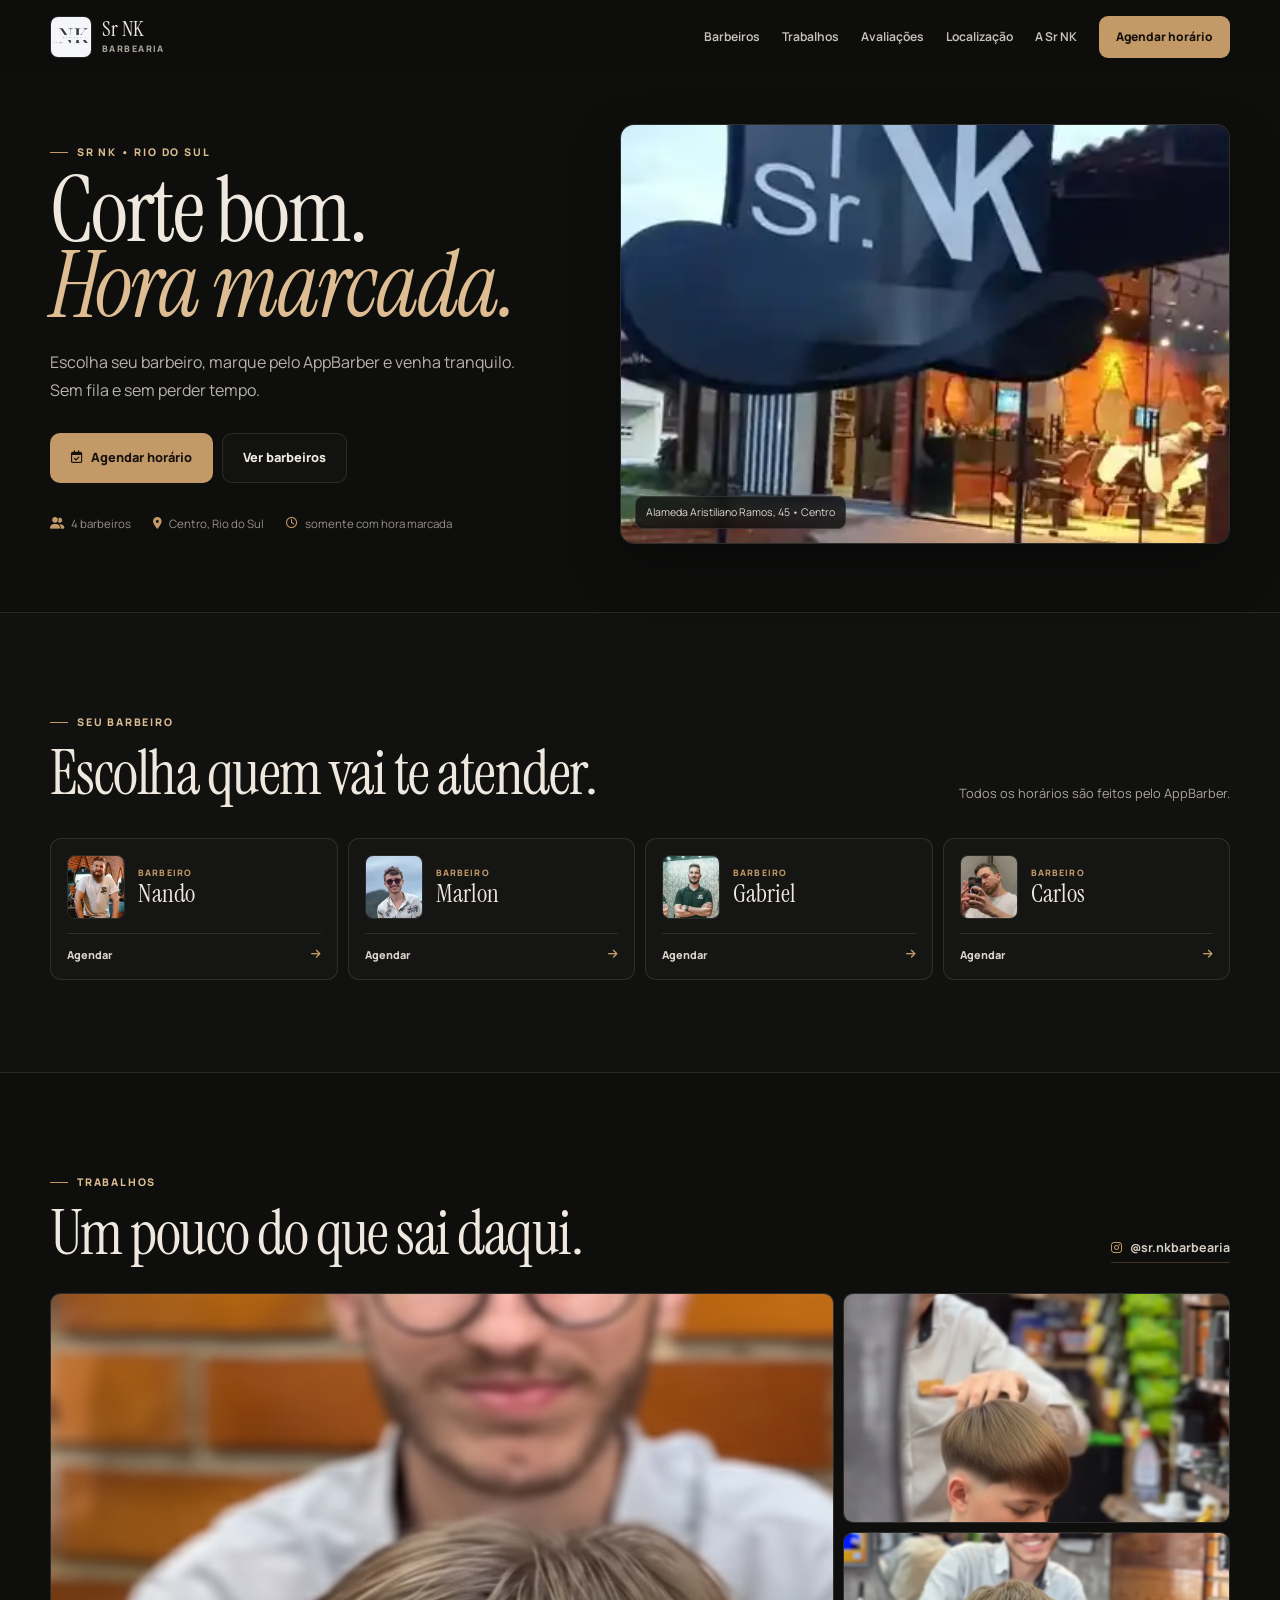
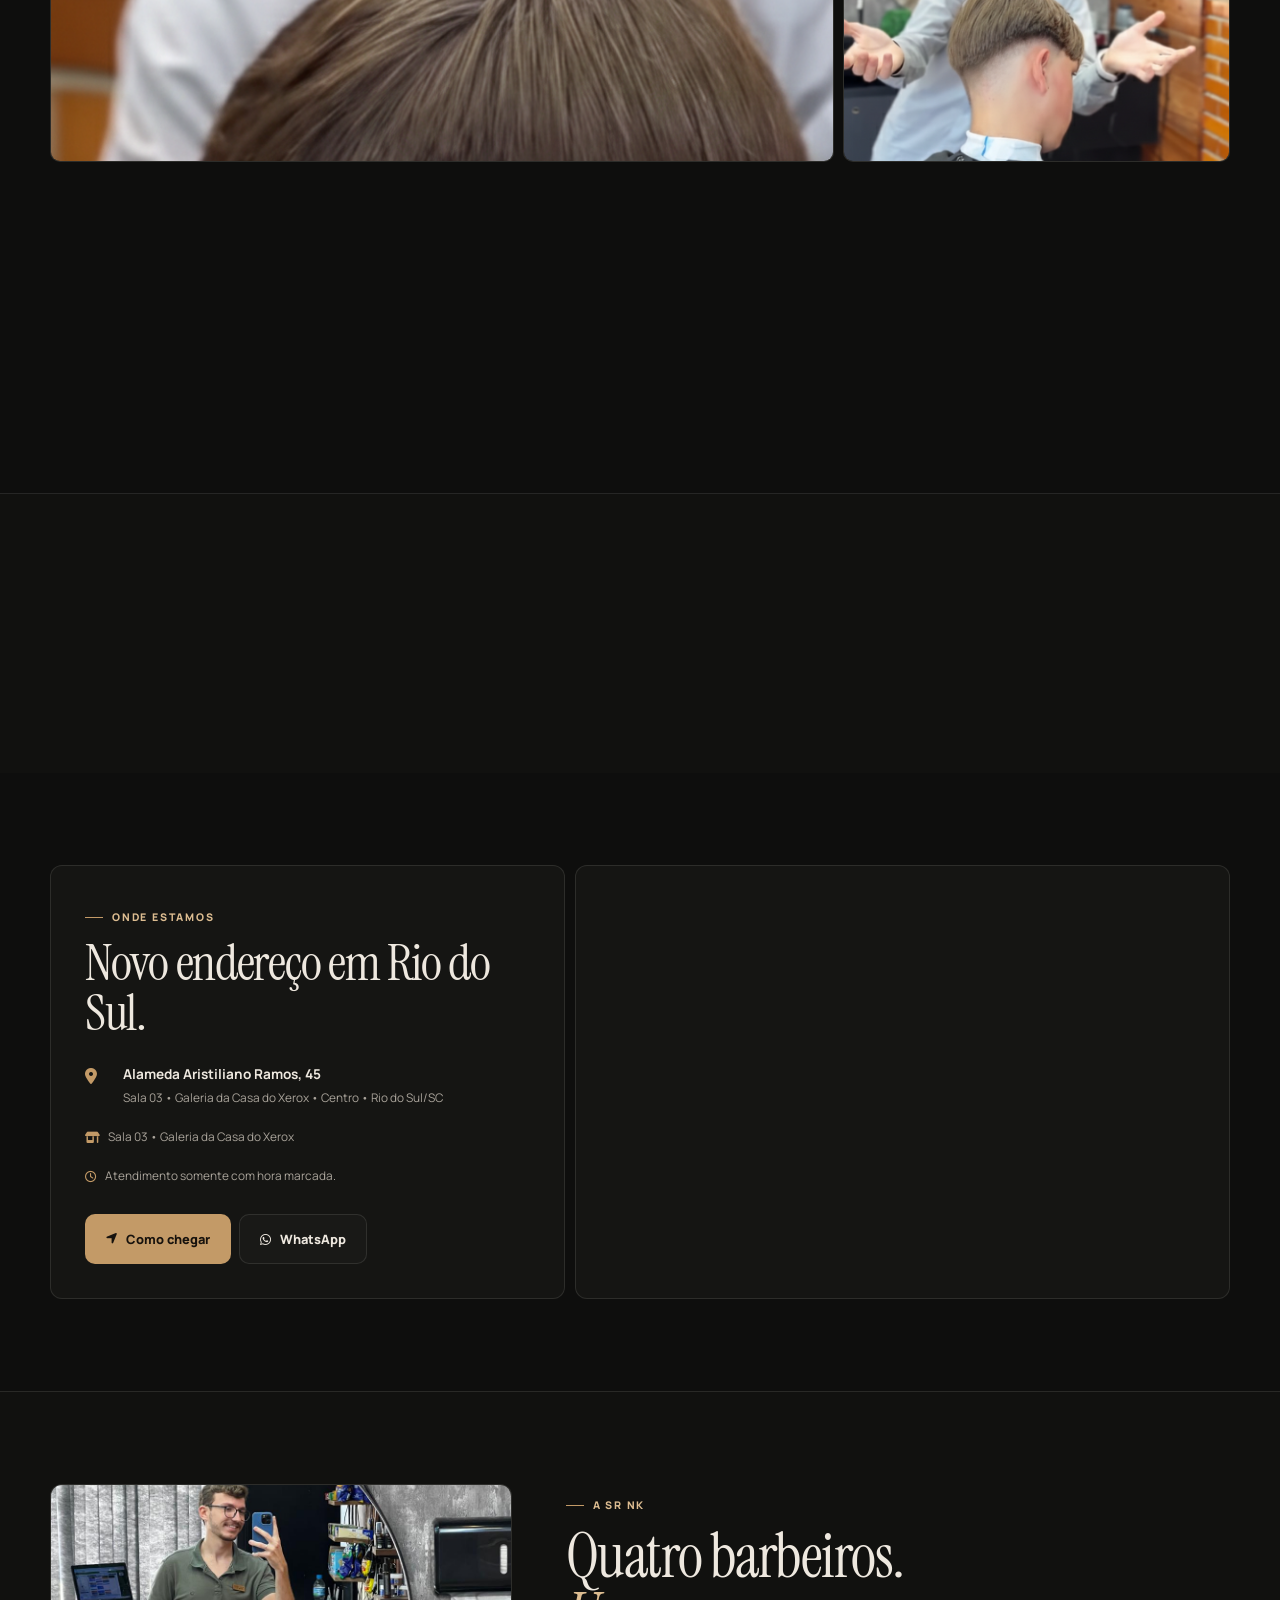
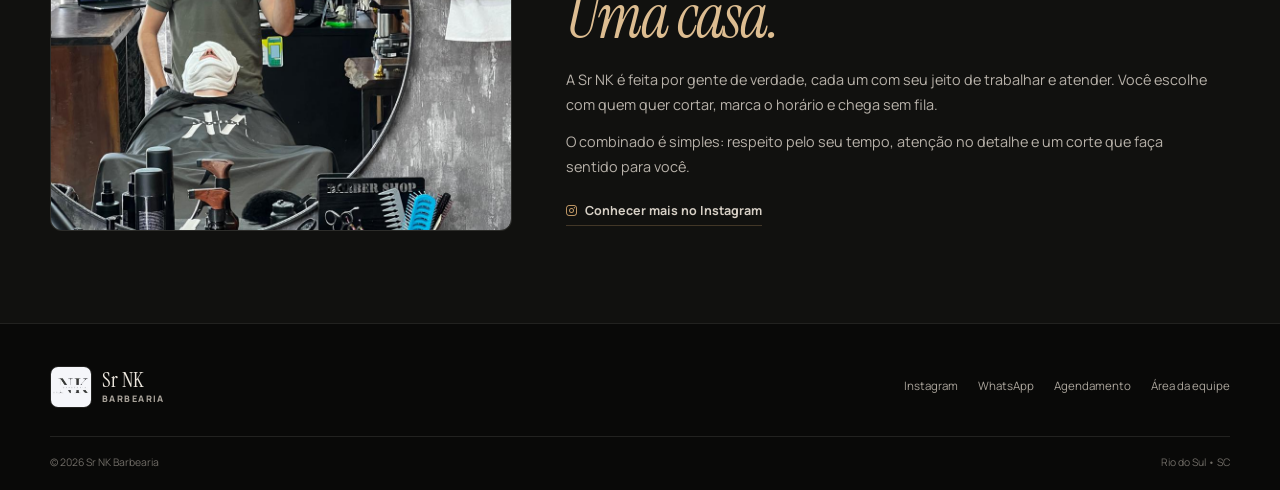
==== commit 20372e52: "Atualiza endereço e localização da barbearia" ====
--- a/index.html
+++ b/index.html
@@ -4,7 +4,7 @@
   <meta charset="UTF-8" />
   <meta name="viewport" content="width=device-width, initial-scale=1, viewport-fit=cover" />
   <title>Sr NK Barbearia | Rio do Sul</title>
-  <meta name="description" content="Sr NK Barbearia em Rio do Sul/SC. Escolha seu barbeiro e agende seu horário pelo AppBarber." />
+  <meta name="description" content="Sr NK Barbearia em novo endereço: Alameda Aristiliano Ramos, 45, Sala 03, Galeria da Casa do Xerox, Centro, Rio do Sul/SC." />
   <meta name="theme-color" content="#0e0e0d" />
   <link rel="manifest" href="manifest.webmanifest" />
   <link rel="apple-touch-icon" href="icons/icon-192.png?v=13.0" />
@@ -12,7 +12,7 @@
   <link rel="preconnect" href="https://fonts.gstatic.com" crossorigin />
   <link href="https://fonts.googleapis.com/css2?family=Instrument+Serif:ital@0;1&family=Manrope:wght@400;500;600;700;800&display=swap" rel="stylesheet" />
   <link rel="stylesheet" href="https://cdnjs.cloudflare.com/ajax/libs/font-awesome/6.5.1/css/all.min.css" integrity="sha512-DTOQO9RWCH3ppGqcWaEA1BIZOC6xxalwEsw9c2QQeAIftl+Vegovlnee1c9QX4TctnWMn13TZye+giMm8e2LwA==" crossorigin="anonymous" referrerpolicy="no-referrer" />
-  <link rel="stylesheet" href="css/style.css?v=4.1" />
+  <link rel="stylesheet" href="css/style.css?v=4.2" />
 </head>
 <body>
   <header class="site-header" id="topo">
@@ -61,13 +61,13 @@
           <div class="quick-actions" aria-label="Atalhos">
             <a href="https://sites.appbarber.com.br/agendamento/srn-m9e9" target="_blank" rel="noopener noreferrer"><i class="fa-regular fa-calendar"></i><span>Agendar</span></a>
             <a href="https://wa.me/5547988685889?text=Olá!%20Vim%20pelo%20site%20da%20Sr%20NK%20Barbearia." target="_blank" rel="noopener noreferrer"><i class="fa-brands fa-whatsapp"></i><span>WhatsApp</span></a>
-            <a href="https://www.google.com/maps/search/?api=1&query=Sr.Nk%20Barbearia&query_place_id=ChIJfYbSk3i535QRdYz7OsALxnE" target="_blank" rel="noopener noreferrer"><i class="fa-solid fa-location-arrow"></i><span>Como chegar</span></a>
+            <a href="https://www.google.com/maps/search/?api=1&query=Alameda%20Aristiliano%20Ramos%2C%2045%2C%20Centro%2C%20Rio%20do%20Sul%2C%20SC" target="_blank" rel="noopener noreferrer"><i class="fa-solid fa-location-arrow"></i><span>Como chegar</span></a>
           </div>
         </div>
 
         <figure class="hero-media reveal">
           <img src="Fotos/site-hero.webp" alt="Fachada da Sr NK Barbearia em Rio do Sul" />
-          <figcaption>Rua Dom Bosco, 430 • Centro</figcaption>
+          <figcaption>Alameda Aristiliano Ramos, 45 • Centro</figcaption>
         </figure>
       </div>
     </section>
@@ -140,7 +140,7 @@
           <h2>Já conhece a Sr NK?</h2>
           <p>Veja as avaliações no Google ou conte como foi seu atendimento.</p>
         </div>
-        <a class="button button-light" href="https://www.google.com/maps/search/?api=1&query=Sr.Nk%20Barbearia&query_place_id=ChIJfYbSk3i535QRdYz7OsALxnE" target="_blank" rel="noopener noreferrer">Ver no Google <i class="fa-solid fa-arrow-up-right-from-square"></i></a>
+        <a class="button button-light" href="https://www.google.com/maps/search/?api=1&query=Alameda%20Aristiliano%20Ramos%2C%2045%2C%20Centro%2C%20Rio%20do%20Sul%2C%20SC" target="_blank" rel="noopener noreferrer">Ver no Google <i class="fa-solid fa-arrow-up-right-from-square"></i></a>
       </div>
     </section>
 
@@ -148,20 +148,20 @@
       <div class="container location-grid">
         <div class="location-card reveal">
           <span class="eyebrow">ONDE ESTAMOS</span>
-          <h2>Centro de Rio do Sul.</h2>
+          <h2>Novo endereço em Rio do Sul.</h2>
           <div class="address">
             <i class="fa-solid fa-location-dot"></i>
-            <div><strong>Rua Dom Bosco, 430</strong><span>Centro • Rio do Sul/SC • 89160-135</span></div>
+            <div><strong>Alameda Aristiliano Ramos, 45</strong><span>Sala 03 • Galeria da Casa do Xerox • Centro • Rio do Sul/SC</span></div>
           </div>
-          <div class="location-note"><i class="fa-regular fa-clock"></i> Atendimento somente com hora marcada.</div>
+          <div class="location-note"><i class="fa-solid fa-shop"></i> Sala 03 • Galeria da Casa do Xerox</div><div class="location-note"><i class="fa-regular fa-clock"></i> Atendimento somente com hora marcada.</div>
           <div class="location-actions">
-            <a class="button button-primary" href="https://www.google.com/maps/search/?api=1&query=Sr.Nk%20Barbearia&query_place_id=ChIJfYbSk3i535QRdYz7OsALxnE" target="_blank" rel="noopener noreferrer"><i class="fa-solid fa-location-arrow"></i> Como chegar</a>
+            <a class="button button-primary" href="https://www.google.com/maps/search/?api=1&query=Alameda%20Aristiliano%20Ramos%2C%2045%2C%20Centro%2C%20Rio%20do%20Sul%2C%20SC" target="_blank" rel="noopener noreferrer"><i class="fa-solid fa-location-arrow"></i> Como chegar</a>
             <a class="button button-secondary" href="https://wa.me/5547988685889?text=Olá!%20Vim%20pelo%20site%20da%20Sr%20NK%20Barbearia." target="_blank" rel="noopener noreferrer"><i class="fa-brands fa-whatsapp"></i> WhatsApp</a>
           </div>
         </div>
 
         <div class="map-shell reveal">
-          <iframe title="Localização da Sr NK Barbearia" src="https://www.google.com/maps?q=Rua%20Dom%20Bosco%20430%20Rio%20do%20Sul%20SC&output=embed" loading="lazy" referrerpolicy="no-referrer-when-downgrade" allowfullscreen></iframe>
+          <iframe title="Localização da Sr NK Barbearia" src="https://www.google.com/maps?q=Alameda%20Aristiliano%20Ramos%2C%2045%2C%20Sala%2003%2C%20Galeria%20da%20Casa%20do%20Xerox%2C%20Centro%2C%20Rio%20do%20Sul%2C%20SC&output=embed" loading="lazy" referrerpolicy="no-referrer-when-downgrade" allowfullscreen></iframe>
         </div>
       </div>
     </section>
@@ -190,7 +190,7 @@
 
   <a class="mobile-booking" href="https://sites.appbarber.com.br/agendamento/srn-m9e9" target="_blank" rel="noopener noreferrer"><i class="fa-regular fa-calendar-check"></i><span>Agendar horário</span></a>
 
-  <script src="js/script.js?v=4.1"></script>
+  <script src="js/script.js?v=4.2"></script>
   <script>if ("serviceWorker" in navigator) window.addEventListener("load", () => navigator.serviceWorker.register("./service-worker.js", { updateViaCache: "none" }).then((r) => r.update()).catch(console.warn));</script>
 </body>
 </html>
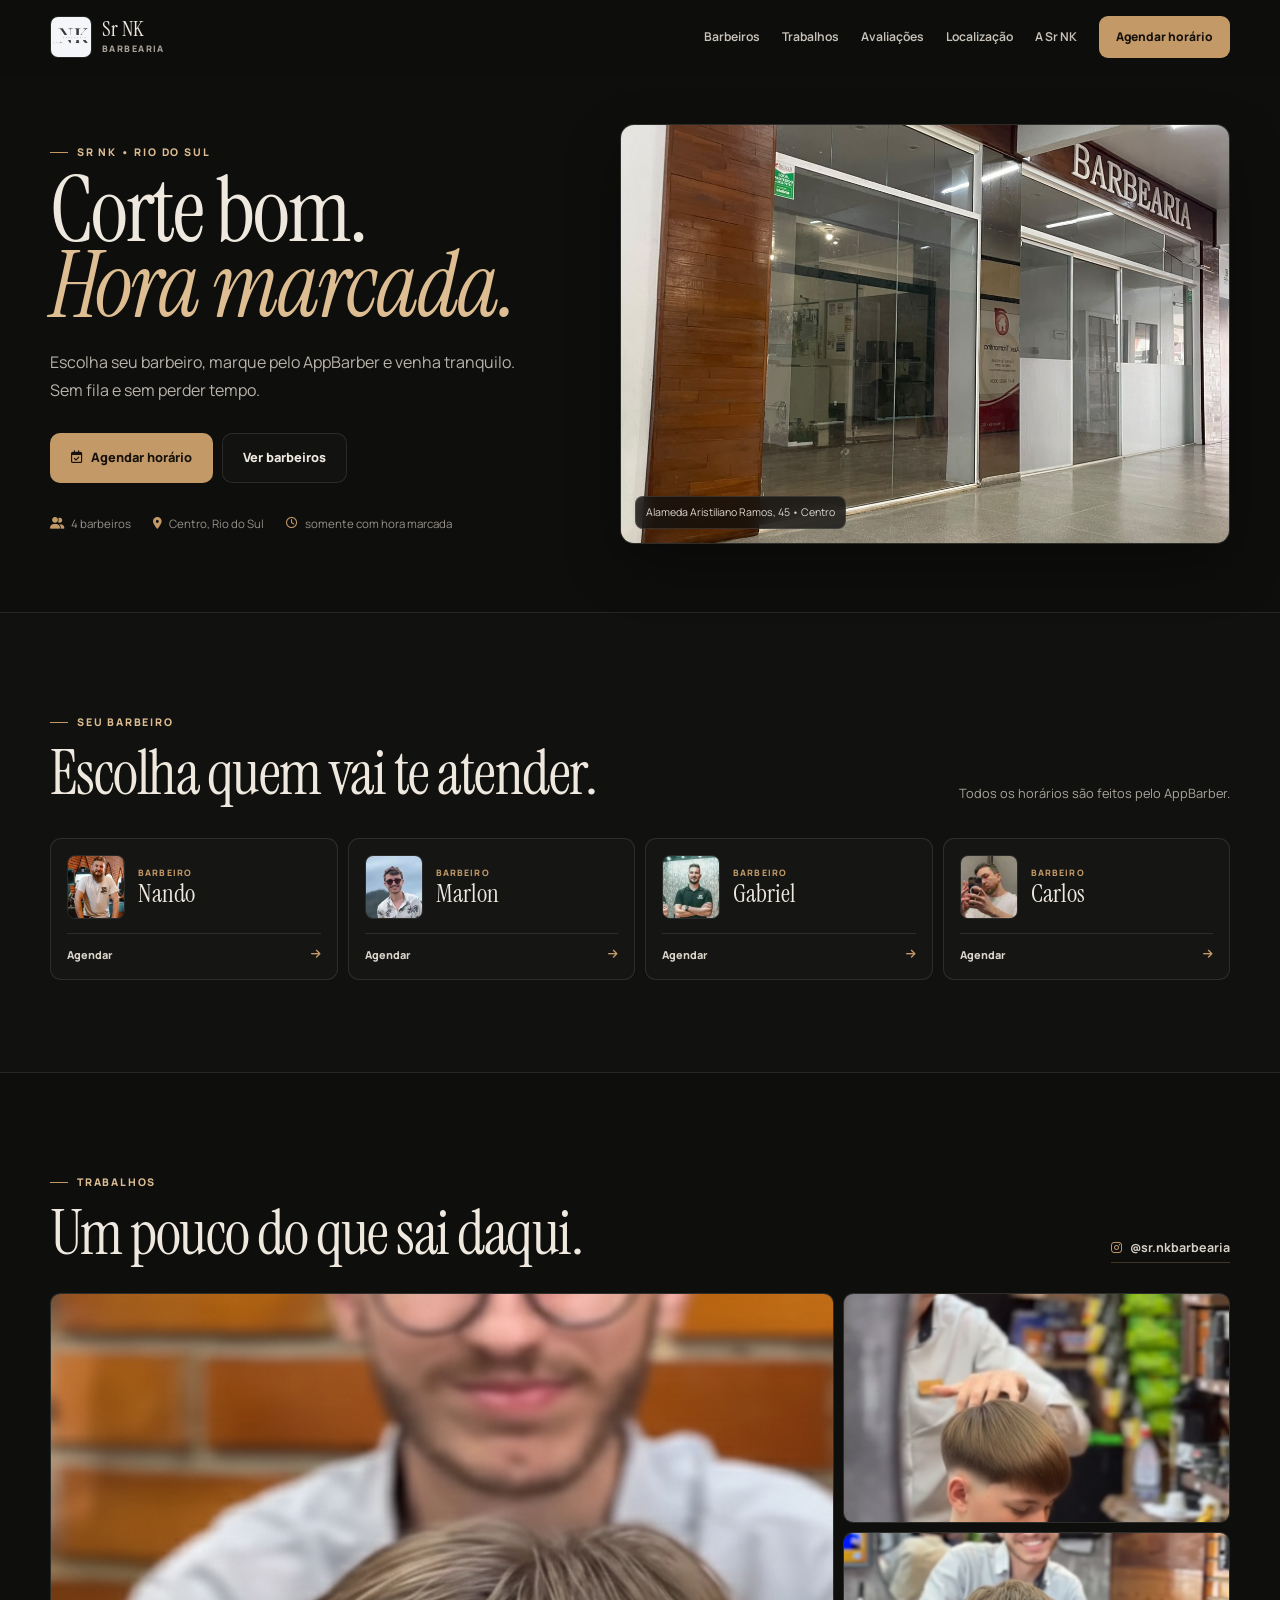
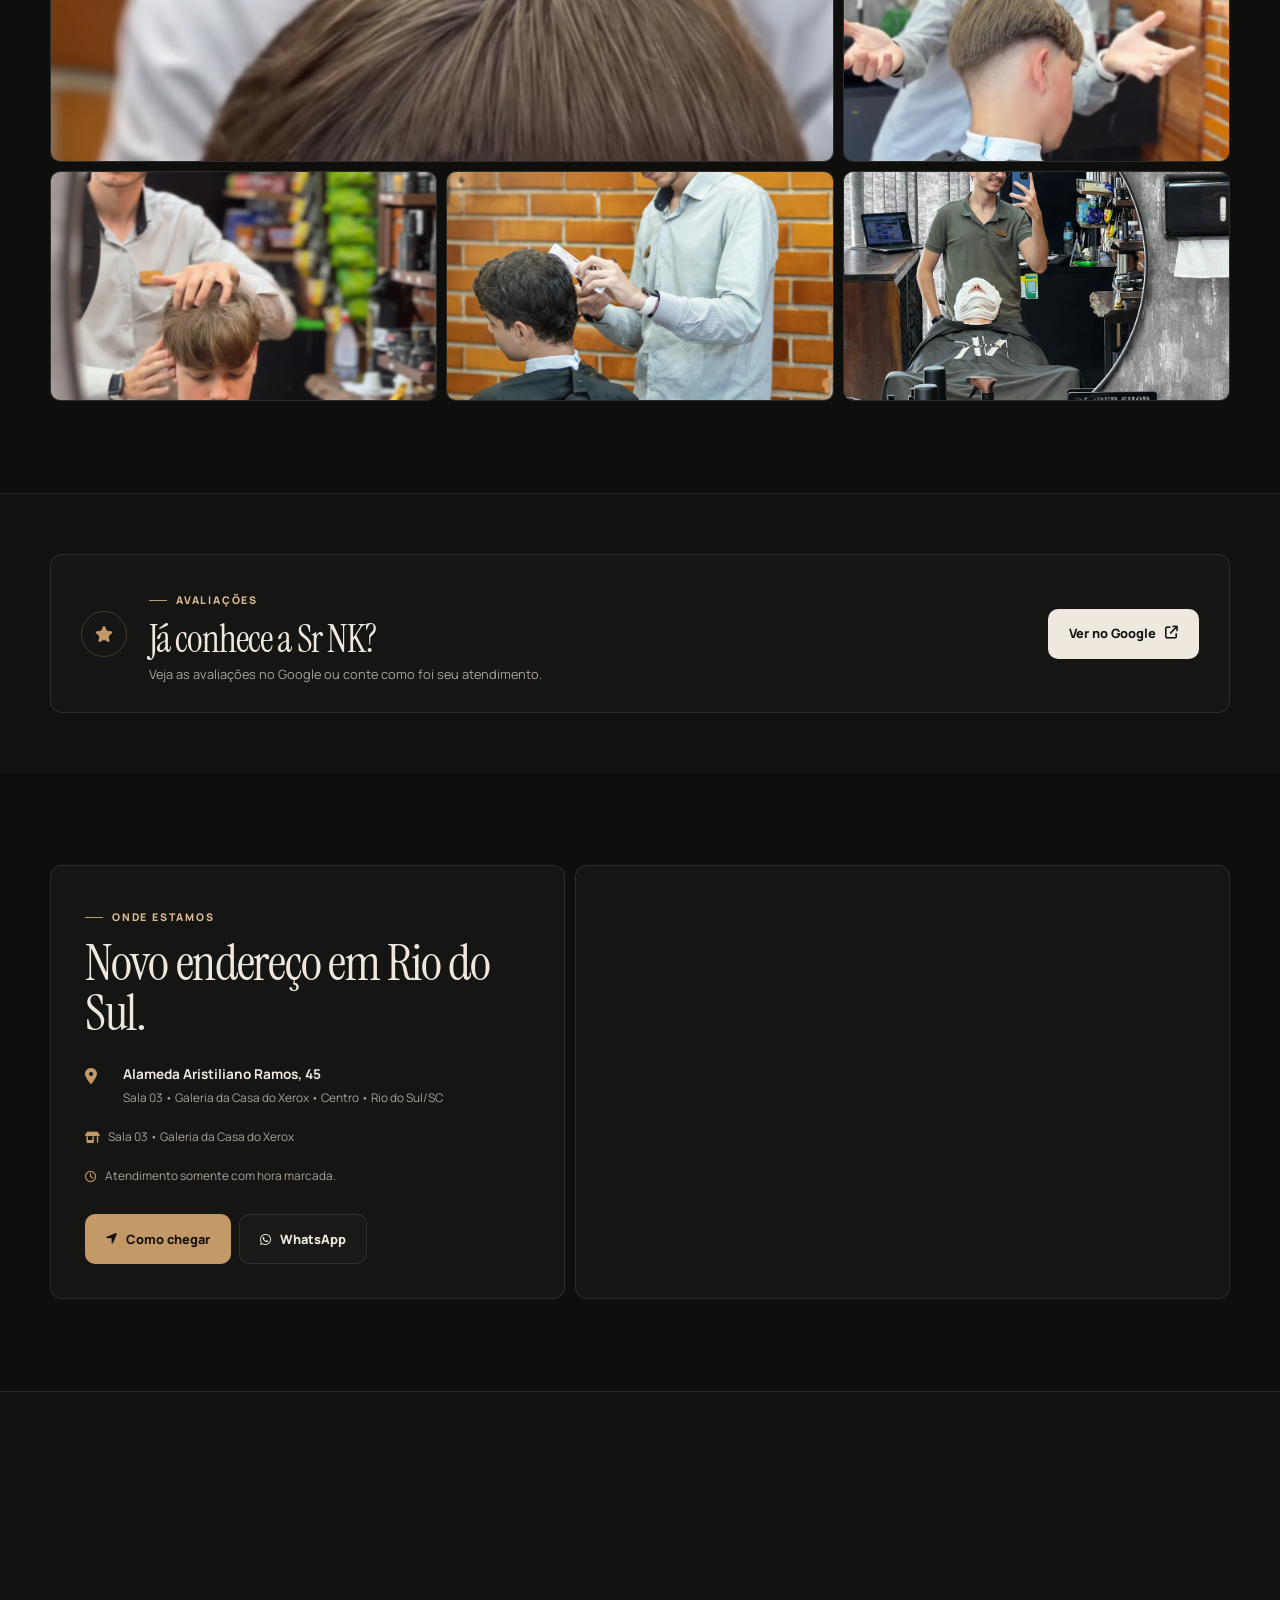
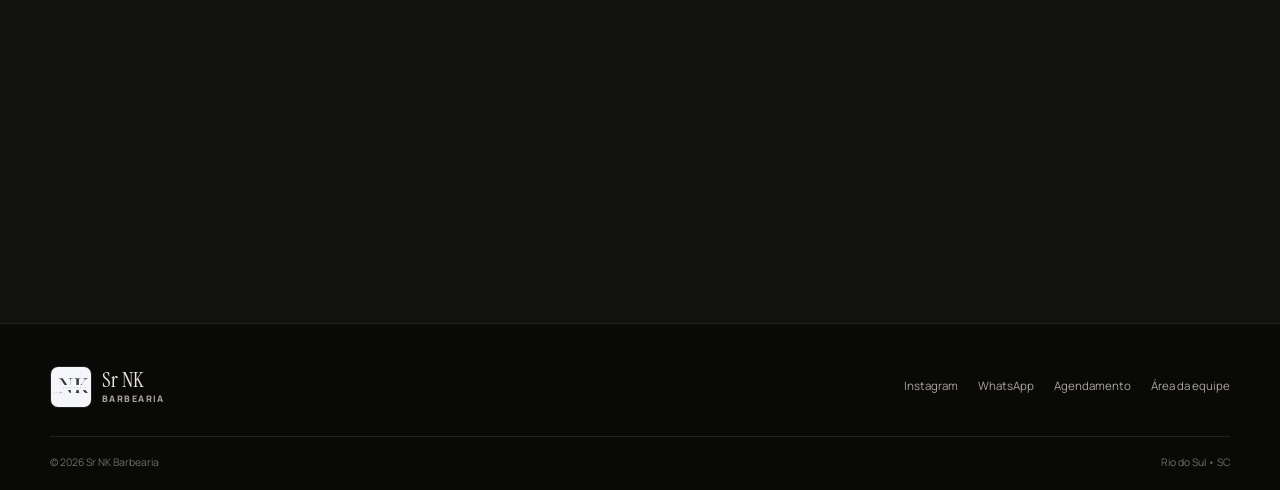
==== commit db8fa781: "Substitui foto da fachada pelo novo endereço" ====
--- a/index.html
+++ b/index.html
@@ -66,7 +66,7 @@
         </div>
 
         <figure class="hero-media reveal">
-          <img src="Fotos/site-hero.webp" alt="Fachada da Sr NK Barbearia em Rio do Sul" />
+          <img src="Fotos/252b16e0-a696-4490-8e11-3933e9b75415.jpeg" alt="Fachada da Sr NK Barbearia em Rio do Sul" />
           <figcaption>Alameda Aristiliano Ramos, 45 • Centro</figcaption>
         </figure>
       </div>
--- a/css/style.css
+++ b/css/style.css
@@ -172,3 +172,61 @@
   .location-actions{grid-template-columns:1fr}
 }
 @media(prefers-reduced-motion:reduce){html{scroll-behavior:auto}.reveal{opacity:1;transform:none;transition:none}.button,.team-card,.work-item img{transition:none}}
+
+
+/* Estados de carregamento de mídia e acessibilidade */
+.hero-media,
+.team-photo,
+.work-item,
+.about-photo { position: relative; }
+
+.hero-media img,
+.team-photo,
+.work-item img,
+.about-photo img {
+  background: linear-gradient(100deg, #171715 20%, #26231e 38%, #171715 56%);
+  background-size: 220% 100%;
+}
+
+img.is-loading {
+  animation: image-shimmer 1.35s ease-in-out infinite;
+}
+
+img.is-loaded {
+  animation: none;
+  background: transparent;
+}
+
+img.image-unavailable {
+  display: none !important;
+}
+
+.work-item.is-empty {
+  display: none !important;
+}
+
+@keyframes image-shimmer {
+  to { background-position-x: -220%; }
+}
+
+/* Animação progressiva ativada apenas quando o JavaScript está disponível */
+.js-enabled .reveal {
+  opacity: 0;
+  transform: translateY(22px);
+  transition: opacity .65s cubic-bezier(.2,.7,.2,1), transform .65s cubic-bezier(.2,.7,.2,1);
+}
+
+.js-enabled .reveal.is-visible {
+  opacity: 1;
+  transform: translateY(0);
+}
+
+@media (prefers-reduced-motion: reduce) {
+  img.is-loading { animation: none; }
+  .js-enabled .reveal,
+  .js-enabled .reveal.is-visible {
+    opacity: 1;
+    transform: none;
+    transition: none;
+  }
+}
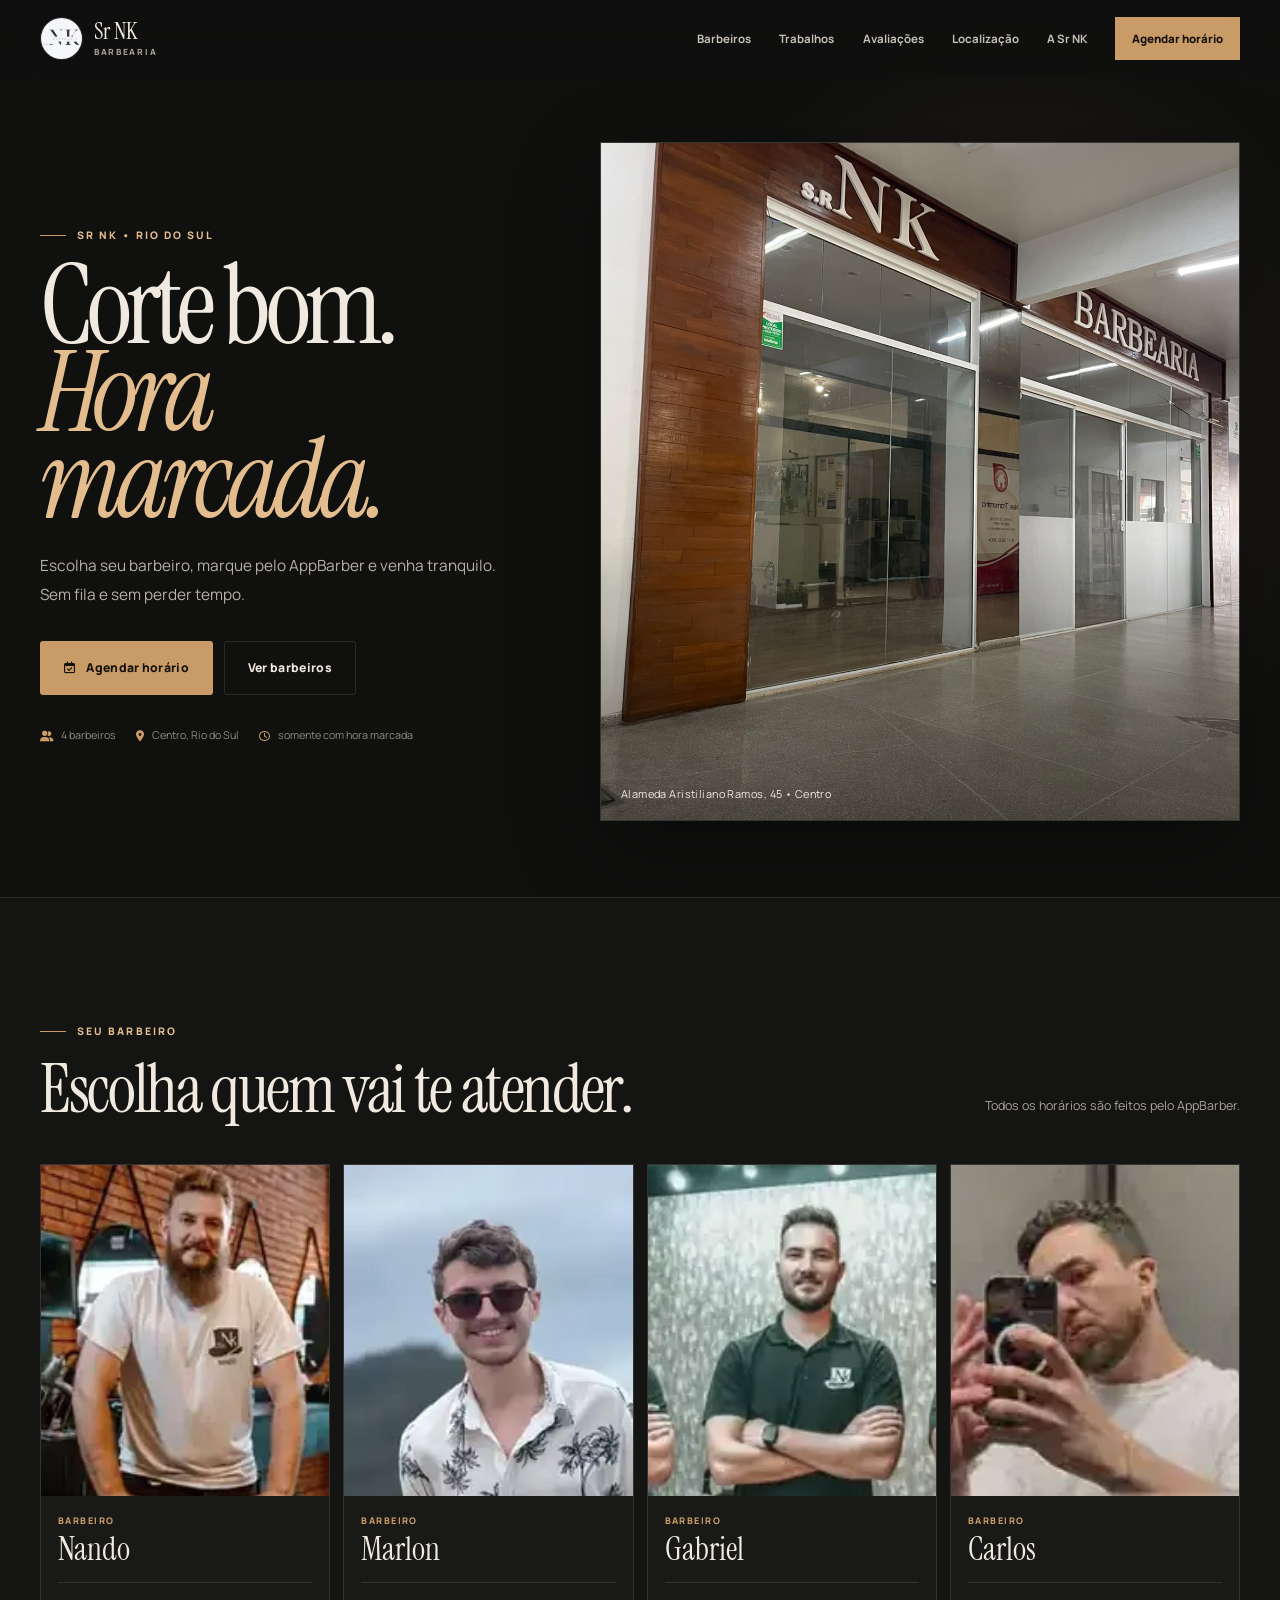
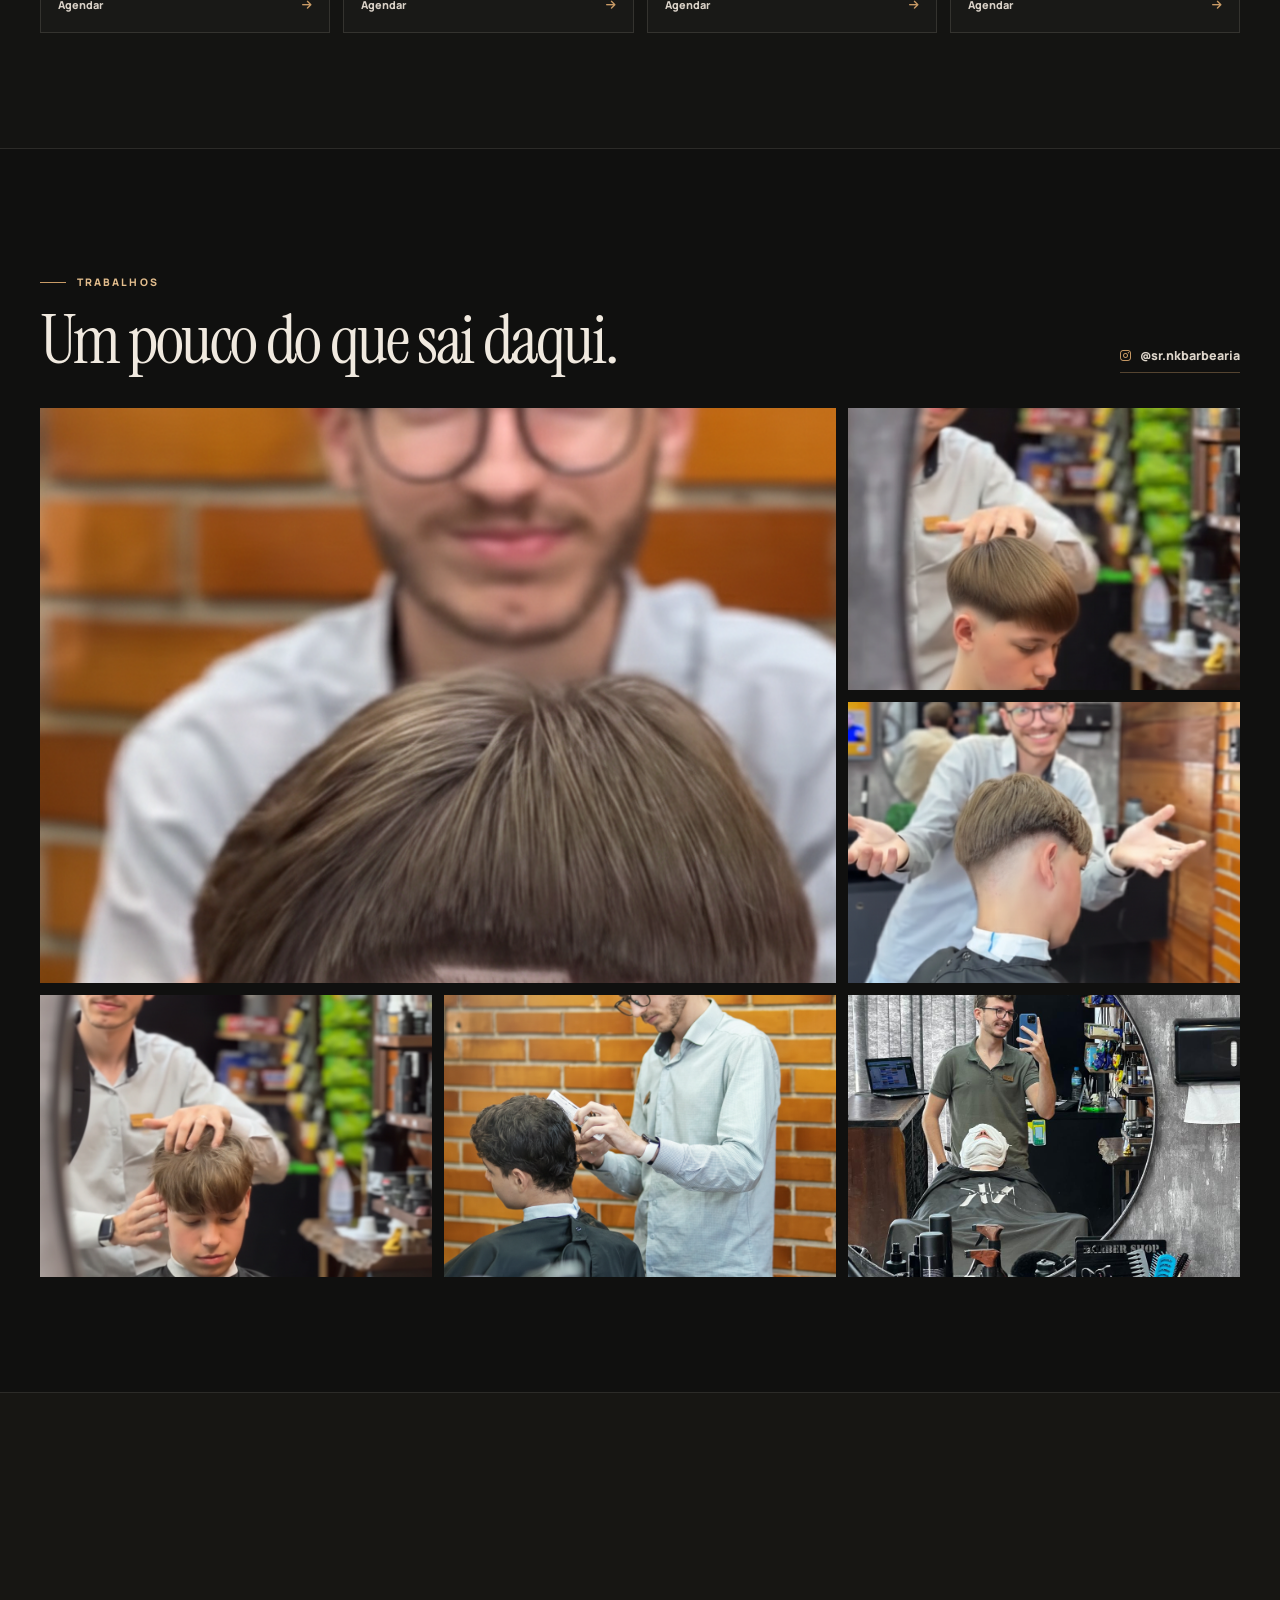
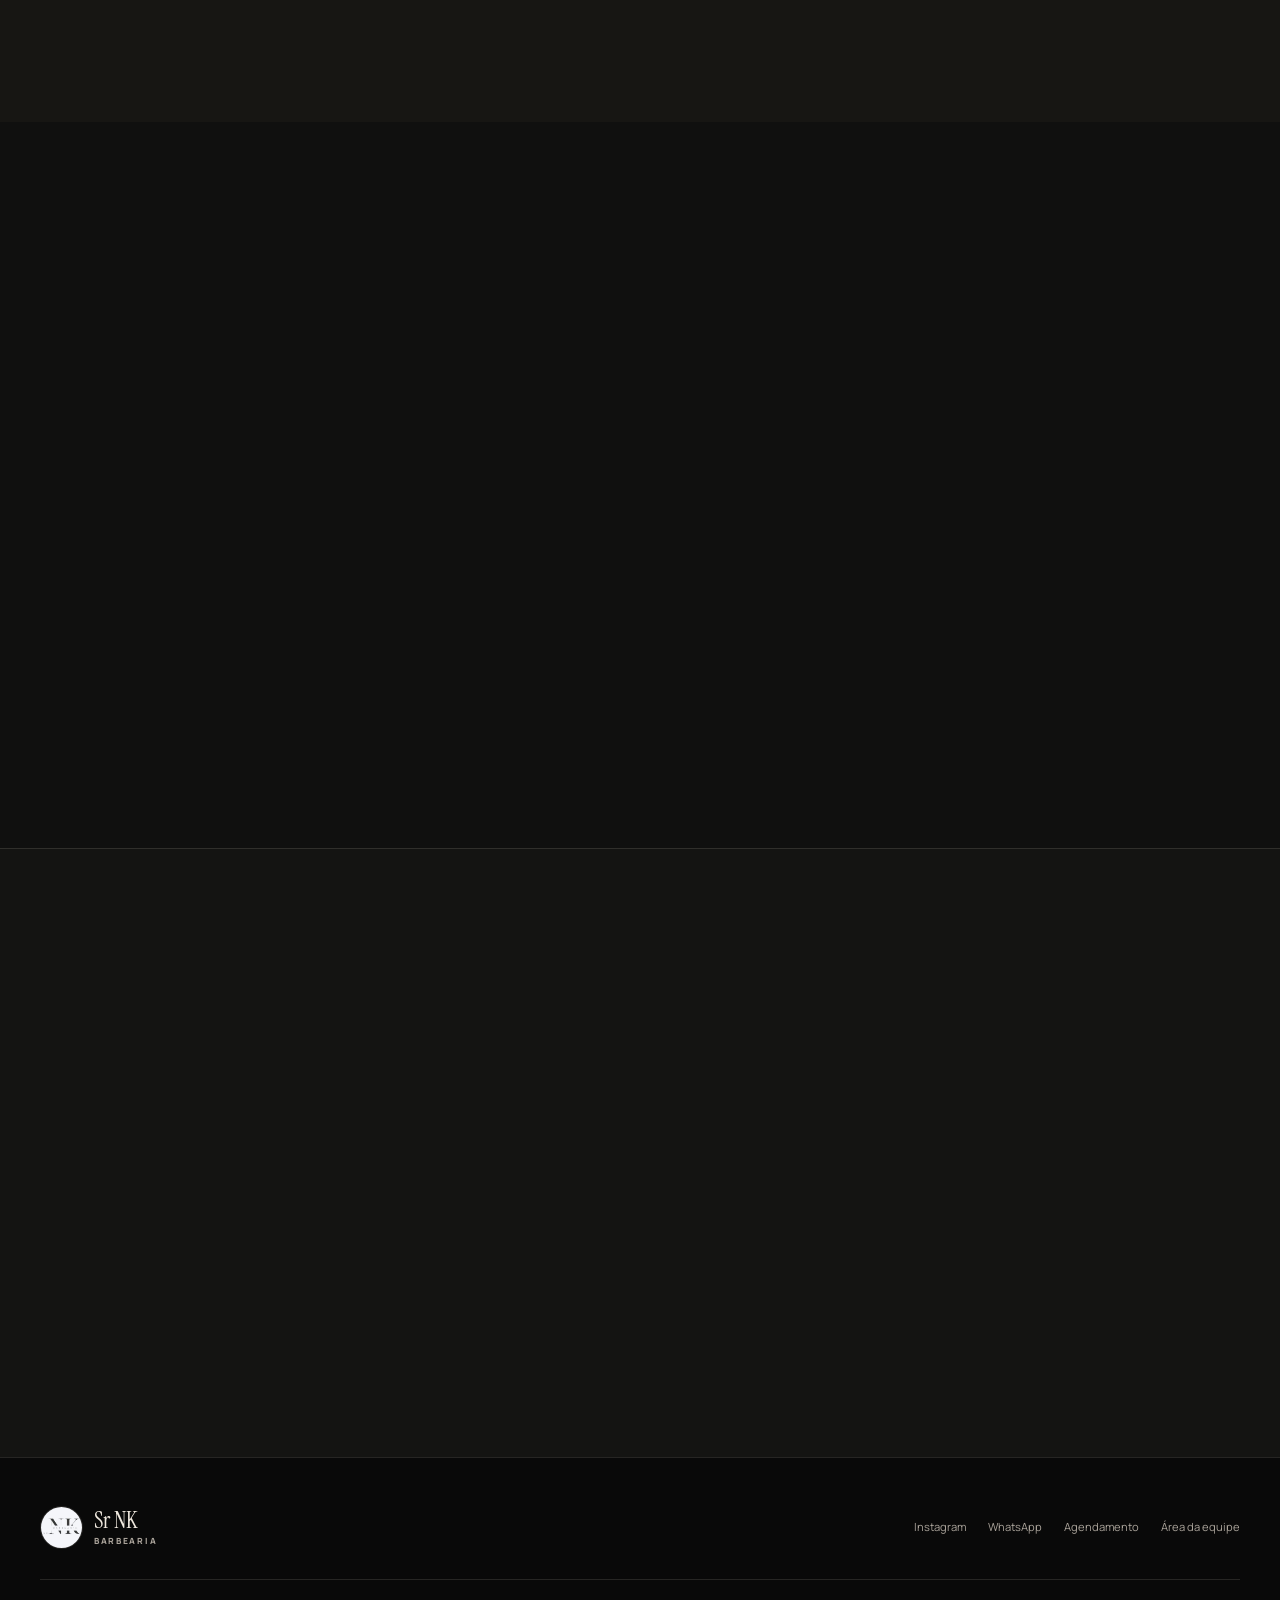
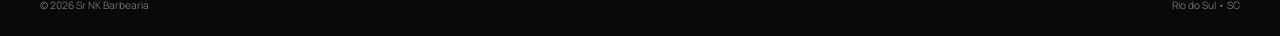
==== commit 8053963c: "Refactor landing page styles and scripts into modules" ====
--- a/index.html
+++ b/index.html
@@ -5,14 +5,18 @@
   <meta name="viewport" content="width=device-width, initial-scale=1, viewport-fit=cover" />
   <title>Sr NK Barbearia | Rio do Sul</title>
   <meta name="description" content="Sr NK Barbearia em novo endereço: Alameda Aristiliano Ramos, 45, Sala 03, Galeria da Casa do Xerox, Centro, Rio do Sul/SC." />
-  <meta name="theme-color" content="#0e0e0d" />
+  <meta name="theme-color" content="#10100f" />
   <link rel="manifest" href="manifest.webmanifest" />
   <link rel="apple-touch-icon" href="icons/icon-192.png?v=13.0" />
   <link rel="preconnect" href="https://fonts.googleapis.com" />
   <link rel="preconnect" href="https://fonts.gstatic.com" crossorigin />
   <link href="https://fonts.googleapis.com/css2?family=Instrument+Serif:ital@0;1&family=Manrope:wght@400;500;600;700;800&display=swap" rel="stylesheet" />
   <link rel="stylesheet" href="https://cdnjs.cloudflare.com/ajax/libs/font-awesome/6.5.1/css/all.min.css" integrity="sha512-DTOQO9RWCH3ppGqcWaEA1BIZOC6xxalwEsw9c2QQeAIftl+Vegovlnee1c9QX4TctnWMn13TZye+giMm8e2LwA==" crossorigin="anonymous" referrerpolicy="no-referrer" />
-  <link rel="stylesheet" href="css/style.css?v=4.2" />
+  <link rel="stylesheet" href="css/site/tokens.css?v=5.0" />
+  <link rel="stylesheet" href="css/site/base.css?v=5.0" />
+  <link rel="stylesheet" href="css/site/header.css?v=5.0" />
+  <link rel="stylesheet" href="css/site/sections.css?v=5.0" />
+  <link rel="stylesheet" href="css/site/motion.css?v=5.0" />
 </head>
 <body>
   <header class="site-header" id="topo">
@@ -190,7 +194,9 @@
 
   <a class="mobile-booking" href="https://sites.appbarber.com.br/agendamento/srn-m9e9" target="_blank" rel="noopener noreferrer"><i class="fa-regular fa-calendar-check"></i><span>Agendar horário</span></a>
 
-  <script src="js/script.js?v=4.2"></script>
+  <script defer src="js/site/main.js?v=5.0"></script>
+  <script defer src="js/site/navigation.js?v=5.0"></script>
+  <script defer src="js/site/motion.js?v=5.0"></script>
   <script>if ("serviceWorker" in navigator) window.addEventListener("load", () => navigator.serviceWorker.register("./service-worker.js", { updateViaCache: "none" }).then((r) => r.update()).catch(console.warn));</script>
 </body>
 </html>
--- a/css/site/tokens.css
+++ b/css/site/tokens.css
@@ -0,0 +1 @@
+:root{color-scheme:dark;--ink:#10100f;--ink-deep:#090909;--panel:#171715;--paper:#f0e9df;--muted:#aaa39a;--muted-deep:#77716a;--accent:#c99b66;--accent-bright:#e3bd8d;--line:rgba(240,233,223,.12);--line-accent:rgba(201,155,102,.38);--serif:"Instrument Serif",Georgia,serif;--sans:"Manrope",system-ui,sans-serif;--content:1200px;--header-height:78px;--ease-out:cubic-bezier(.2,.75,.25,1);--shadow-deep:0 28px 80px rgba(0,0,0,.38)}
--- a/css/site/base.css
+++ b/css/site/base.css
@@ -0,0 +1 @@
+*,*::before,*::after{box-sizing:border-box}html{scroll-behavior:smooth;scroll-padding-top:calc(var(--header-height) + 18px);background:var(--ink)}body{margin:0;min-width:320px;overflow-x:hidden;background:var(--ink);color:var(--paper);font-family:var(--sans);line-height:1.65;-webkit-font-smoothing:antialiased}body.menu-open{overflow:hidden}a{color:inherit;text-decoration:none}img{display:block;max-width:100%}button{font:inherit;color:inherit}figure{margin:0}.container{width:min(calc(100% - 48px),var(--content));margin-inline:auto}.section{position:relative;padding:clamp(76px,9vw,124px) 0}h1,h2,h3,p{margin-top:0}h1,h2{font-family:var(--serif);font-weight:400;letter-spacing:-.035em;line-height:.94}h1 em,h2 em{color:var(--accent-bright);font-weight:400}.eyebrow{display:inline-flex;align-items:center;gap:11px;margin-bottom:18px;color:var(--accent-bright);font-size:.65rem;font-weight:800;letter-spacing:.2em;text-transform:uppercase}.eyebrow::before{width:26px;height:1px;background:var(--accent);content:""}.button{display:inline-flex;min-height:54px;align-items:center;justify-content:center;gap:11px;padding:0 23px;border:1px solid transparent;border-radius:3px;font-size:.76rem;font-weight:800;letter-spacing:.025em;transition:background .25s,color .25s,border-color .25s,transform .25s var(--ease-out)}.button:hover{transform:translateY(-3px)}.button-primary{background:var(--accent);color:#15110c}.button-primary:hover{background:var(--accent-bright)}.button-secondary{border-color:var(--line);background:transparent;color:var(--paper)}.button-secondary:hover{border-color:var(--line-accent);color:var(--accent-bright)}.button-light{background:var(--paper);color:var(--ink)}.text-link{display:inline-flex;align-items:center;gap:9px;padding-bottom:6px;border-bottom:1px solid var(--line-accent);color:#ded6cb;font-size:.78rem;font-weight:800;transition:color .2s}.text-link i{color:var(--accent)}.text-link:hover{color:var(--accent-bright)}:focus-visible{outline:2px solid var(--accent-bright);outline-offset:4px}::selection{background:var(--accent);color:var(--ink)}
--- a/css/site/header.css
+++ b/css/site/header.css
@@ -0,0 +1 @@
+.site-header{position:fixed;z-index:1000;inset:0 0 auto;height:var(--header-height);border-bottom:1px solid transparent;background:rgba(16,16,15,.68);backdrop-filter:blur(18px);-webkit-backdrop-filter:blur(18px);transition:background .3s,border-color .3s}.site-header.scrolled{border-color:var(--line);background:rgba(9,9,9,.94)}.header-inner{display:flex;height:100%;align-items:center;justify-content:space-between;gap:28px}.brand{display:inline-flex;min-width:max-content;align-items:center;gap:11px}.brand-logo{width:43px;height:43px;border:1px solid var(--line);border-radius:50%;object-fit:cover}.brand-copy{display:grid;line-height:1}.brand-copy strong{font-family:var(--serif);font-size:1.45rem;font-weight:400}.brand-copy small{margin-top:5px;color:var(--muted);font-size:.53rem;font-weight:800;letter-spacing:.2em}.site-nav{display:flex;align-items:center;gap:clamp(14px,2.2vw,29px)}.site-nav>a:not(.nav-cta){color:#c7c0b7;font-size:.72rem;font-weight:700;transition:color .2s}.site-nav>a:not(.nav-cta):hover{color:var(--accent-bright)}.nav-cta{display:inline-flex;min-height:43px;align-items:center;padding:0 17px;background:var(--accent);color:#15110c;font-size:.72rem;font-weight:800;transition:background .2s}.nav-cta:hover{background:var(--accent-bright)}.menu-toggle{display:none;width:44px;height:44px;padding:10px;border:1px solid var(--line);border-radius:2px;background:var(--panel);cursor:pointer}.menu-toggle span{display:block;width:100%;height:1px;margin:6px 0;background:var(--paper);transition:transform .25s,opacity .25s}.menu-toggle[aria-expanded=true] span:first-child{transform:translateY(3.5px) rotate(45deg)}.menu-toggle[aria-expanded=true] span:nth-child(2){transform:translateY(-3.5px) rotate(-45deg)}@media(max-width:850px){:root{--header-height:68px}.menu-toggle{display:block}.site-nav{position:fixed;inset:var(--header-height) 16px auto;display:grid;gap:0;padding:10px;border:1px solid var(--line);background:rgba(15,15,14,.98);box-shadow:var(--shadow-deep);opacity:0;visibility:hidden;transform:translateY(-10px);transition:opacity .22s,transform .22s,visibility .22s}.site-nav.open{opacity:1;visibility:visible;transform:none}.site-nav>a:not(.nav-cta){display:flex;min-height:48px;align-items:center;padding:0 12px;border-bottom:1px solid var(--line);font-size:.8rem}.nav-cta{justify-content:center;margin-top:9px;min-height:48px}}
--- a/css/site/sections.css
+++ b/css/site/sections.css
@@ -0,0 +1 @@
+.hero{position:relative;min-height:min(850px,100svh);display:flex;align-items:center;padding:calc(var(--header-height) + 64px) 0 76px;overflow:hidden;border-bottom:1px solid var(--line)}.hero:before{position:absolute;inset:0 0 0 48%;background:radial-gradient(ellipse at 60% 48%,rgba(201,155,102,.12),transparent 62%);pointer-events:none;content:""}.hero-grid{position:relative;display:grid;grid-template-columns:minmax(0,.86fr) minmax(420px,1.14fr);align-items:center;gap:clamp(38px,6vw,88px)}.hero-copy{position:relative;z-index:2}.hero-copy h1{max-width:680px;margin:0;font-size:clamp(4.8rem,8.6vw,8.3rem);letter-spacing:-.055em;line-height:.79}.hero-copy>p{max-width:480px;margin:29px 0 0;color:#b8b0a6;font-size:.96rem;line-height:1.85}.hero-actions{display:flex;flex-wrap:wrap;gap:11px;margin-top:32px}.hero-meta{display:flex;flex-wrap:wrap;gap:12px 20px;margin-top:32px;color:#928b82;font-size:.67rem}.hero-meta span{display:inline-flex;align-items:center;gap:8px}.hero-meta i,.quick-actions i{color:var(--accent)}.hero-media{position:relative;overflow:hidden;border:1px solid rgba(255,255,255,.13);background:var(--panel);box-shadow:var(--shadow-deep)}.hero-media:after{position:absolute;inset:0;background:linear-gradient(180deg,transparent 58%,rgba(0,0,0,.54));pointer-events:none;content:""}.hero-media img{width:100%;aspect-ratio:5/5.3;object-fit:cover;object-position:center 54%;transition:transform 1.2s var(--ease-out)}.hero-media:hover img{transform:scale(1.035)}.hero-media figcaption{position:absolute;z-index:1;right:20px;bottom:17px;left:20px;color:#f1e9df;font-size:.68rem;letter-spacing:.04em}.section-top{display:flex;align-items:end;justify-content:space-between;gap:36px;margin-bottom:42px}.section-top>div{max-width:760px}.section-top h2{margin:0;font-size:clamp(2.8rem,5.3vw,5.2rem)}.section-top>p{max-width:290px;margin:0 0 5px;color:var(--muted);font-size:.78rem;text-align:right}.section-team{background:#141412}.team-grid{display:grid;grid-template-columns:repeat(4,minmax(0,1fr));gap:13px}.team-card{position:relative;display:flex;min-width:0;flex-direction:column;padding:0 0 18px;border:1px solid var(--line);background:#191917;transition:border-color .3s,transform .35s var(--ease-out)}.team-card:hover{transform:translateY(-6px);border-color:var(--line-accent)}.team-photo{width:100%;aspect-ratio:4/4.6;object-fit:cover;filter:saturate(.82);transition:filter .35s}.team-card:hover .team-photo{filter:saturate(1)}.team-photo-nando{object-position:50% 23%}.team-photo-marlon{object-position:50% 34%}.team-photo-gabriel{object-position:50% 24%}.team-photo-carlos{object-position:center}.team-info{padding:17px 17px 8px}.team-info span{display:block;margin-bottom:5px;color:var(--accent);font-size:.57rem;font-weight:800;letter-spacing:.16em;text-transform:uppercase}.team-info h3{margin:0;font-family:var(--serif);font-size:2rem;font-weight:400;line-height:1}.team-action{display:flex;align-items:center;justify-content:space-between;margin:9px 17px 0;padding-top:13px;border-top:1px solid var(--line);color:#d9d1c7;font-size:.68rem;font-weight:800}.team-action i{color:var(--accent);transition:transform .2s}.team-action:hover i{transform:translateX(5px)}.section-work{border-block:1px solid var(--line);background:var(--ink)}.work-top{margin-bottom:35px}.work-grid{display:grid;grid-template-columns:repeat(3,minmax(0,1fr));grid-auto-rows:clamp(190px,22vw,290px);gap:12px}.work-item{overflow:hidden;background:var(--panel)}.work-main{grid-column:span 2;grid-row:span 2}.work-item img{width:100%;height:100%;object-fit:cover;transition:transform .75s var(--ease-out),filter .5s}.work-item:hover img{transform:scale(1.045);filter:saturate(1.08)}.work-crop-1{object-position:50% 32%}.work-crop-2{object-position:50% 43%}.work-crop-3{object-position:50% 47%}.work-crop-4{object-position:50% 36%}.work-crop-5{object-position:50% 43%}.work-crop-6{object-position:50% 42%}.section-reviews{padding:70px 0;background:#171613}.review-card{display:grid;grid-template-columns:auto 1fr auto;align-items:center;gap:25px;padding:34px 38px;border:1px solid var(--line-accent);background:linear-gradient(115deg,#211e19,#171715 65%)}.review-mark{display:grid;width:52px;height:52px;place-items:center;border:1px solid var(--line-accent);border-radius:50%;color:var(--accent)}.review-copy h2{margin:0;font-size:clamp(2.3rem,3.8vw,3.8rem)}.review-copy p{margin:7px 0 0;color:var(--muted);font-size:.78rem}.location-grid{display:grid;grid-template-columns:.88fr 1.12fr;gap:13px}.location-card,.map-shell{overflow:hidden;border:1px solid var(--line);background:var(--panel)}.location-card{padding:clamp(25px,4vw,48px)}.location-card h2{max-width:500px;margin:0;font-size:clamp(2.8rem,4.8vw,4.8rem)}.address{display:grid;grid-template-columns:26px 1fr;gap:12px;margin-top:30px}.address>i{margin-top:4px;color:var(--accent)}.address div{display:grid}.address strong{font-size:.85rem}.address span{margin-top:4px;color:var(--muted);font-size:.72rem}.location-note{display:flex;align-items:center;gap:9px;margin-top:20px;color:#aaa39a;font-size:.72rem}.location-note i{color:var(--accent)}.location-actions{display:flex;flex-wrap:wrap;gap:9px;margin-top:30px}.map-shell{min-height:430px}.map-shell iframe{display:block;width:100%;height:100%;min-height:430px;border:0;filter:grayscale(.35) contrast(1.05)}.section-about{border-top:1px solid var(--line);background:#141412}.about-grid{display:grid;grid-template-columns:.9fr 1.1fr;align-items:center;gap:clamp(35px,7vw,95px)}.about-photo{overflow:hidden;background:var(--panel)}.about-photo img{width:100%;aspect-ratio:4/3;object-fit:cover;object-position:center 42%;filter:saturate(.86)}.about-copy{max-width:650px}.about-copy h2{margin:0 0 24px;font-size:clamp(3.1rem,5.4vw,5.4rem)}.about-copy p{color:#b8b0a6;font-size:.88rem;line-height:1.9}.about-copy p+p{margin-top:12px}.about-copy .text-link{margin-top:16px}.site-footer{padding:48px 0 22px;border-top:1px solid var(--line);background:var(--ink-deep)}.footer-main{display:flex;align-items:center;justify-content:space-between;gap:30px}.footer-links{display:flex;flex-wrap:wrap;gap:22px}.footer-links a{color:var(--muted);font-size:.7rem;transition:color .2s}.footer-links a:hover{color:var(--accent-bright)}.footer-bottom{display:flex;justify-content:space-between;gap:16px;margin-top:30px;padding-top:17px;border-top:1px solid var(--line);color:var(--muted-deep);font-size:.64rem}.quick-actions,.gallery-hint,.mobile-booking{display:none}@media(max-width:1050px){.hero-grid{grid-template-columns:minmax(0,.9fr) minmax(340px,1.1fr);gap:38px}.hero-copy h1{font-size:clamp(4.4rem,8vw,6.5rem)}.team-grid{grid-template-columns:repeat(2,minmax(0,1fr))}}@media(max-width:760px){.container{width:min(calc(100% - 30px),var(--content))}.section{padding:66px 0}.hero{min-height:auto;padding:calc(var(--header-height) + 43px) 0 45px}.hero-grid{grid-template-columns:1fr;gap:25px}.hero-copy h1{font-size:clamp(4.1rem,16vw,6.1rem)}.hero-copy>p{max-width:540px;margin-top:20px;font-size:.87rem}.hero-actions{margin-top:23px}.hero-actions .button-primary{width:100%;min-height:53px}.hero-secondary{display:none}.hero-meta{display:block;margin-top:16px;font-size:.64rem}.hero-meta span{display:none}.hero-meta span:nth-child(2),.hero-meta span:nth-child(3){display:inline-flex;margin:5px 10px 0 0}.hero-media{border-radius:2px;box-shadow:none}.hero-media img{aspect-ratio:16/10;object-position:center 52%}.hero-media figcaption{right:12px;bottom:12px;left:12px;font-size:.61rem}.quick-actions{display:grid;grid-template-columns:repeat(3,1fr);gap:7px;margin-top:13px}.quick-actions a{display:grid;justify-items:center;gap:5px;padding:12px 4px;border:1px solid var(--line);background:rgba(255,255,255,.02);color:#d8d1c8;font-size:.59rem;font-weight:700;text-align:center}.quick-actions i{font-size:.95rem}.section-top{display:block;margin-bottom:25px}.section-top h2{font-size:clamp(2.7rem,11vw,4rem)}.section-top>p{margin-top:10px;text-align:left;font-size:.7rem}.team-grid{grid-template-columns:1fr;gap:9px}.team-card{display:grid;grid-template-columns:66px minmax(0,1fr) auto;align-items:center;gap:12px;padding:10px}.team-photo{width:66px;height:68px;aspect-ratio:auto}.team-info{padding:0}.team-info span{font-size:.5rem}.team-info h3{font-size:1.65rem}.team-action{justify-content:center;gap:8px;margin:0;padding:0 3px 0 12px;border-top:0;border-left:1px solid var(--line);font-size:.63rem;white-space:nowrap}.work-top{margin-bottom:23px}.work-grid{display:flex;gap:10px;overflow-x:auto;margin-right:-15px;padding:0 15px 5px 0;scroll-snap-type:x mandatory;scrollbar-width:none}.work-grid::-webkit-scrollbar{display:none}.work-item,.work-main{flex:0 0 76vw;height:auto;aspect-ratio:4/5;scroll-snap-align:start}.gallery-hint{display:flex;align-items:center;gap:7px;margin:12px 0 0;color:var(--muted-deep);font-size:.62rem}.gallery-hint i{color:var(--accent)}.section-reviews{padding:48px 0}.review-card{grid-template-columns:40px 1fr;gap:13px;padding:20px}.review-mark{width:40px;height:40px}.review-copy h2{font-size:2.25rem}.review-copy p{font-size:.7rem}.review-card>.button{grid-column:1/-1;width:100%;min-height:48px;margin-top:4px}.location-grid{grid-template-columns:1fr;gap:9px}.location-card{padding:25px}.location-card h2{font-size:3rem}.address{margin-top:22px}.location-actions{display:grid;grid-template-columns:1fr 1fr;margin-top:23px}.location-actions .button{min-height:47px;padding:0 9px;font-size:.68rem}.map-shell,.map-shell iframe{min-height:270px}.about-grid{grid-template-columns:1fr;gap:23px}.about-photo{order:2}.about-photo img{aspect-ratio:16/10}.about-copy h2{font-size:3.5rem;margin-bottom:17px}.about-copy p{font-size:.8rem}.site-footer{padding:35px 0 18px}.footer-main{display:grid;gap:20px}.footer-links{gap:14px}.footer-bottom{padding-bottom:72px}.mobile-booking{position:fixed;z-index:900;right:14px;bottom:calc(10px + env(safe-area-inset-bottom));left:14px;display:flex;min-height:50px;align-items:center;justify-content:center;gap:9px;background:var(--accent);color:#15110c;font-size:.75rem;font-weight:800;box-shadow:0 12px 32px rgba(0,0,0,.4)}}@media(max-width:390px){.container{width:min(calc(100% - 22px),var(--content))}.hero-copy h1{font-size:3.8rem}.team-card{grid-template-columns:56px minmax(0,1fr) auto;gap:9px}.team-photo{width:56px;height:60px}.team-action{font-size:.58rem;padding-left:8px}.work-item,.work-main{flex-basis:82vw}.location-actions{grid-template-columns:1fr}}
--- a/css/site/motion.css
+++ b/css/site/motion.css
@@ -0,0 +1 @@
+.js-enabled .reveal{opacity:0;transform:translate3d(0,24px,0);transition:opacity .8s var(--ease-out),transform .8s var(--ease-out);transition-delay:var(--reveal-delay,0ms)}.js-enabled .reveal.is-visible{opacity:1;transform:translate3d(0,0,0)}.js-enabled .hero-copy.reveal{transition-duration:1s}.js-enabled .hero-media.reveal{transition-duration:1.15s;transition-delay:120ms}.hero-copy .eyebrow{animation:eyebrow-in .8s .15s both}@keyframes eyebrow-in{from{opacity:0;transform:translateY(9px);letter-spacing:.32em}to{opacity:1;transform:none;letter-spacing:.2em}}img.is-loading{background:linear-gradient(100deg,#171715 20%,#29251f 38%,#171715 56%);background-size:220% 100%;animation:media-shimmer 1.4s ease-in-out infinite}img.is-loaded{animation:none;background:transparent}img.image-unavailable{display:none!important}.work-item.is-empty{display:none!important}@keyframes media-shimmer{to{background-position-x:-220%}}@media(prefers-reduced-motion:reduce){html{scroll-behavior:auto}*,*::before,*::after{scroll-behavior:auto!important;animation-duration:.01ms!important;animation-iteration-count:1!important;transition-duration:.01ms!important}.js-enabled .reveal,.js-enabled .reveal.is-visible{opacity:1;transform:none;transition:none}}
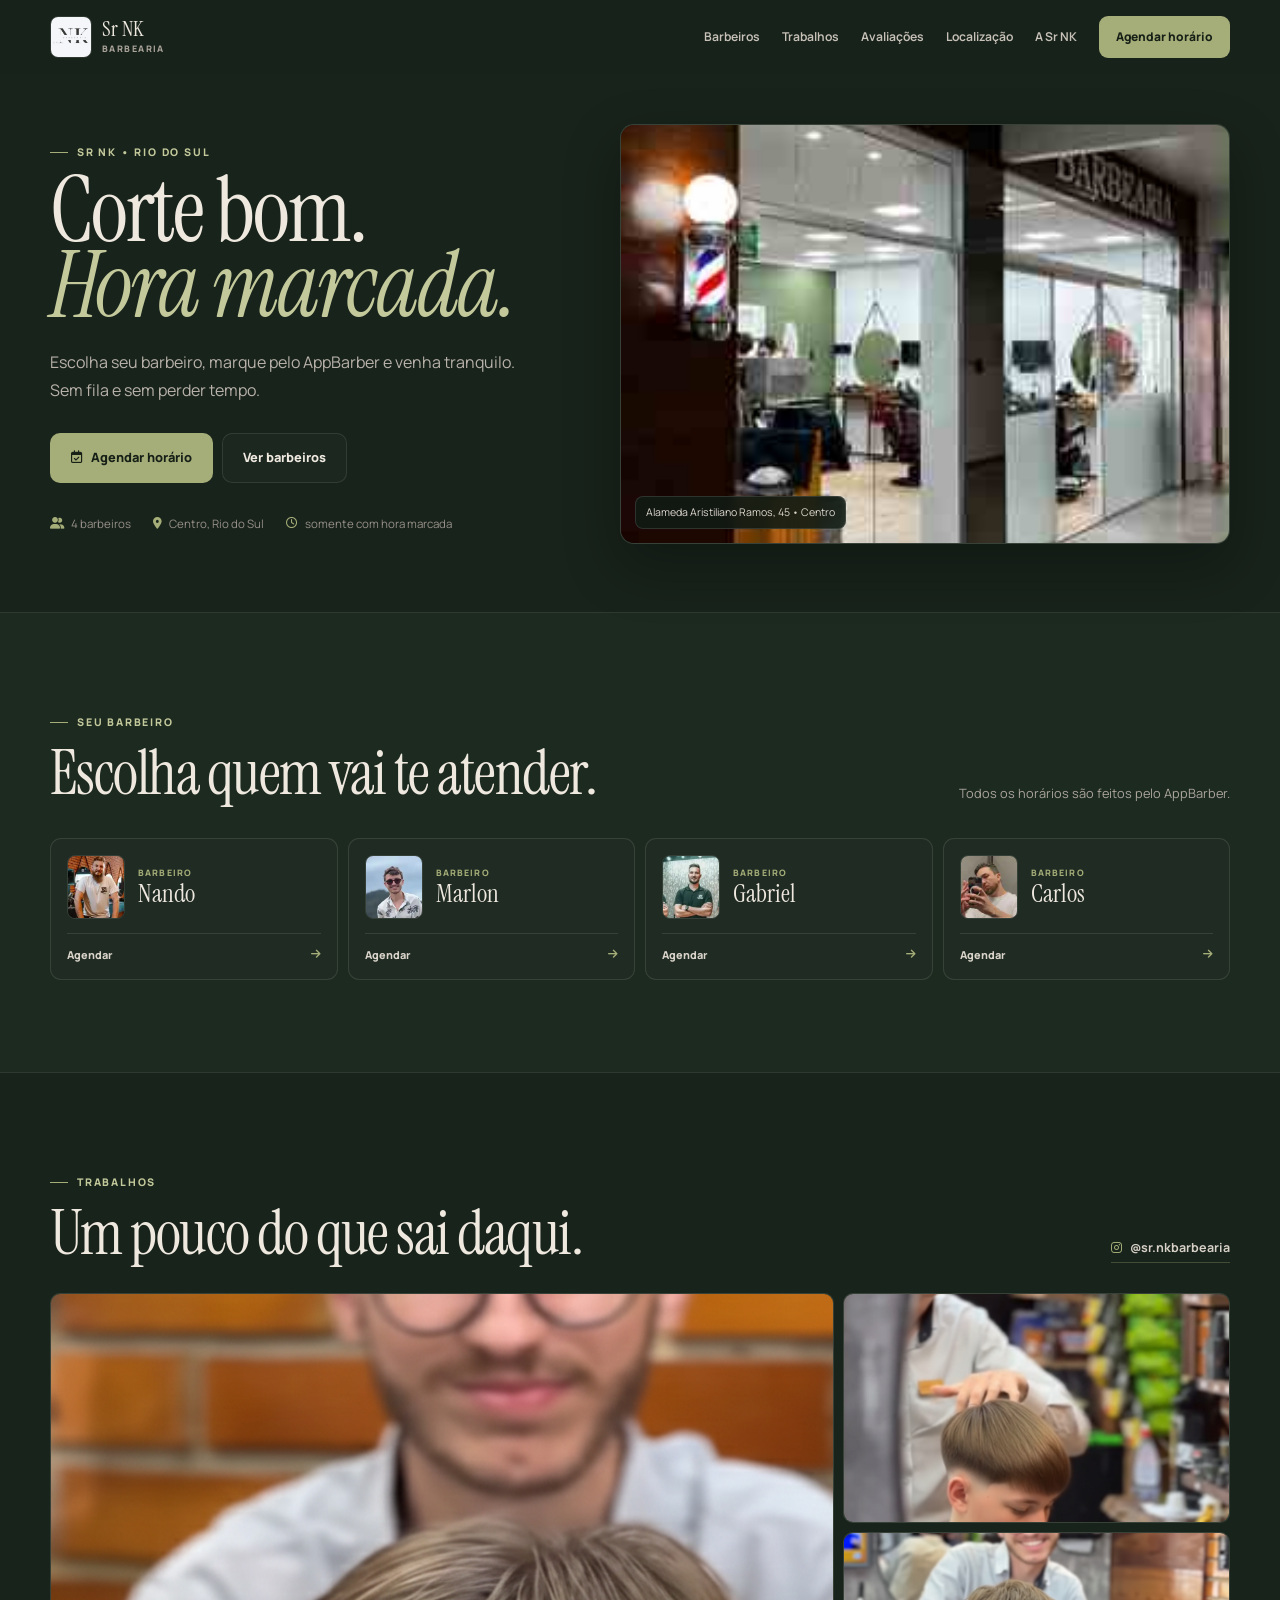
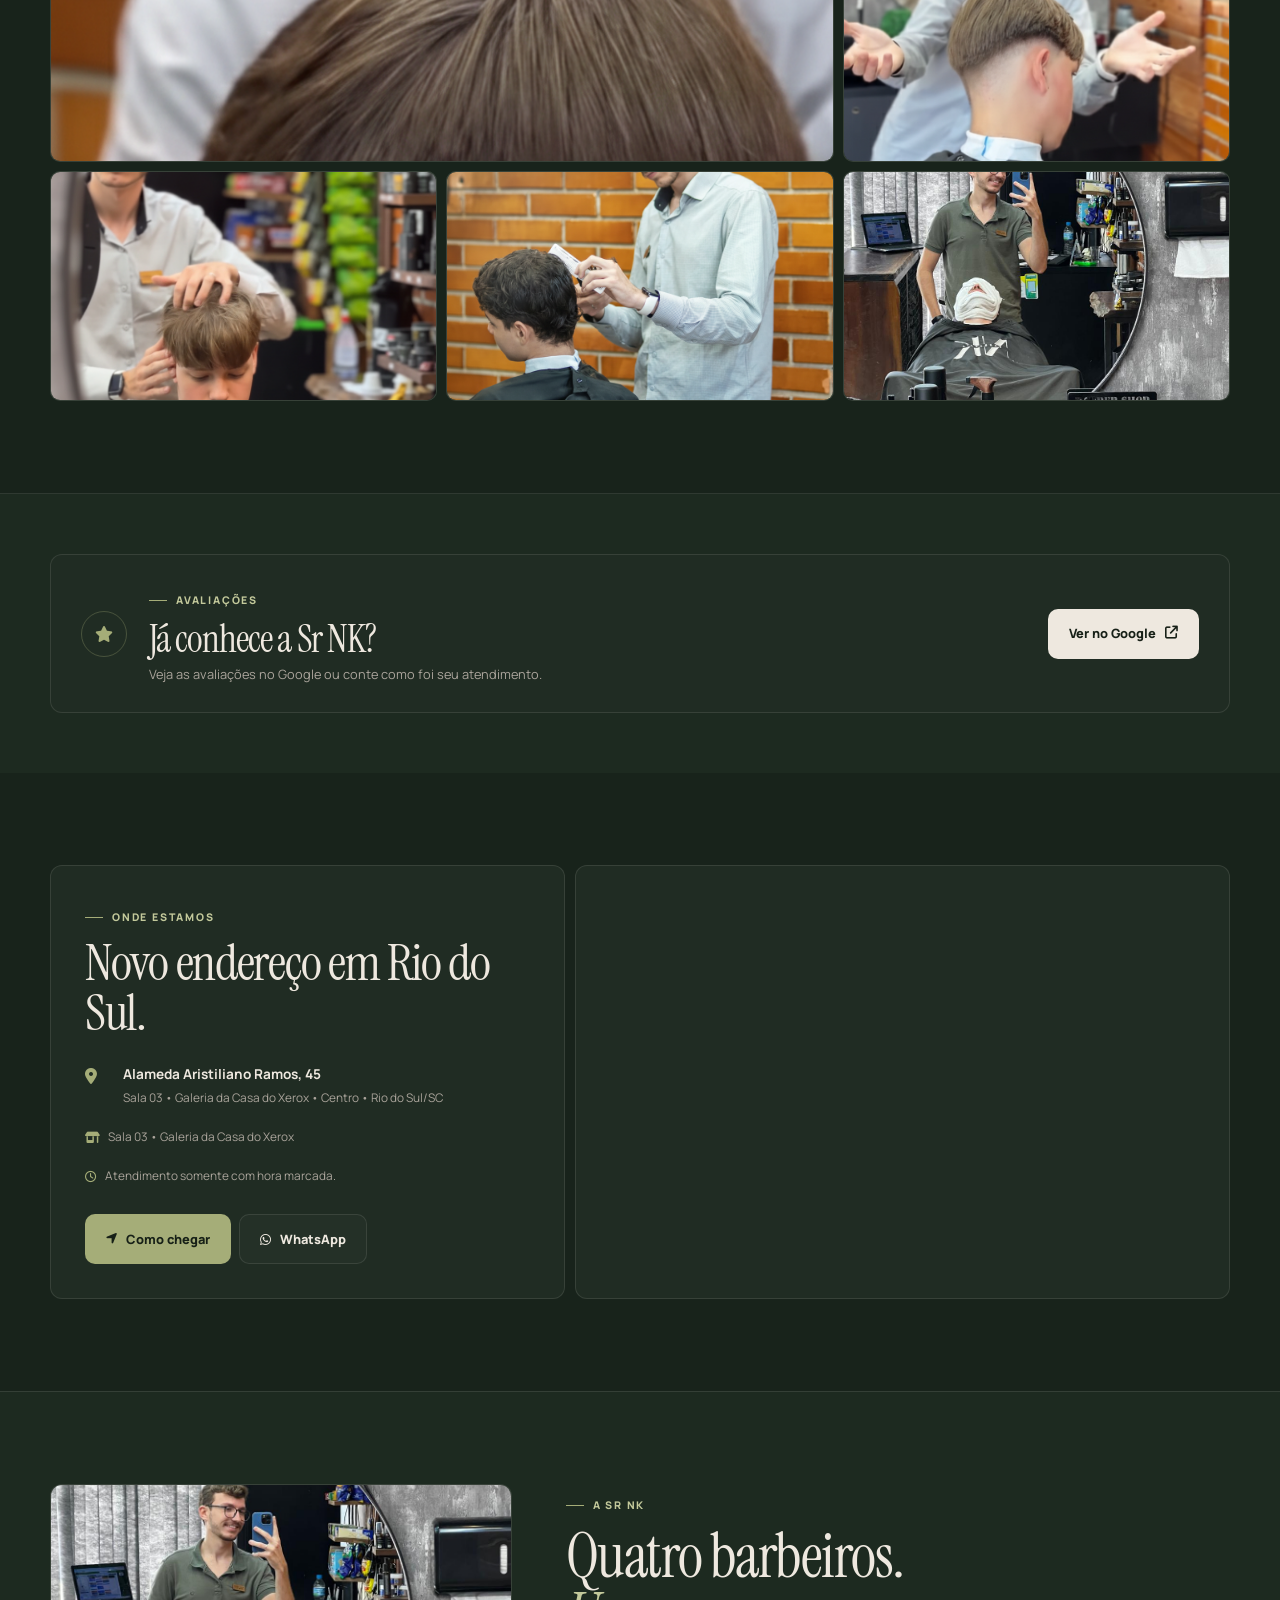
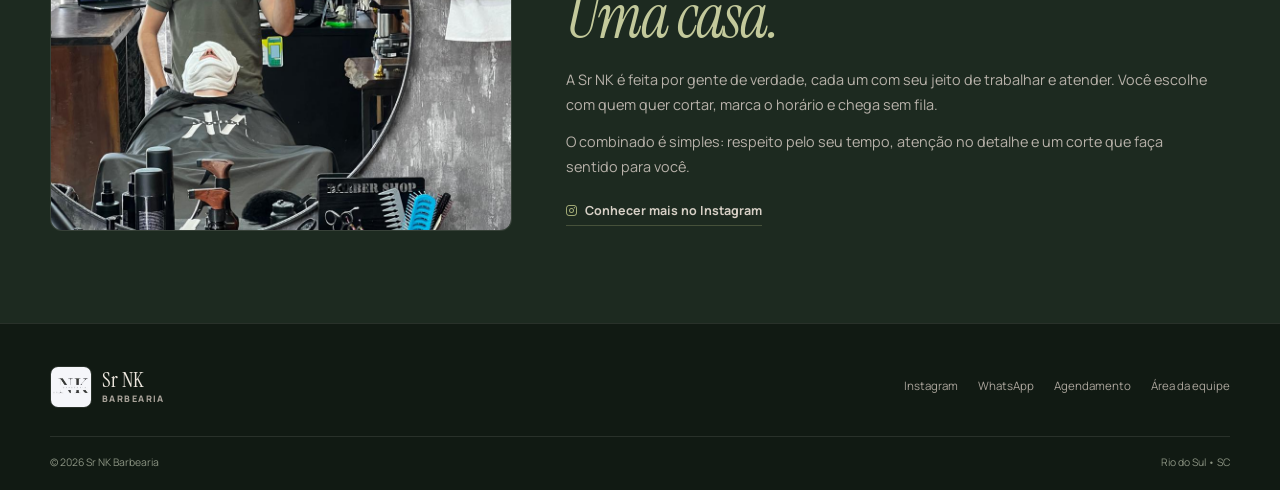
==== commit 71da2436: "Atualiza foto principal e identidade visual verde-musgo" ====
--- a/index.html
+++ b/index.html
@@ -5,18 +5,14 @@
   <meta name="viewport" content="width=device-width, initial-scale=1, viewport-fit=cover" />
   <title>Sr NK Barbearia | Rio do Sul</title>
   <meta name="description" content="Sr NK Barbearia em novo endereço: Alameda Aristiliano Ramos, 45, Sala 03, Galeria da Casa do Xerox, Centro, Rio do Sul/SC." />
-  <meta name="theme-color" content="#10100f" />
+  <meta name="theme-color" content="#18231b" />
   <link rel="manifest" href="manifest.webmanifest" />
   <link rel="apple-touch-icon" href="icons/icon-192.png?v=13.0" />
   <link rel="preconnect" href="https://fonts.googleapis.com" />
   <link rel="preconnect" href="https://fonts.gstatic.com" crossorigin />
   <link href="https://fonts.googleapis.com/css2?family=Instrument+Serif:ital@0;1&family=Manrope:wght@400;500;600;700;800&display=swap" rel="stylesheet" />
   <link rel="stylesheet" href="https://cdnjs.cloudflare.com/ajax/libs/font-awesome/6.5.1/css/all.min.css" integrity="sha512-DTOQO9RWCH3ppGqcWaEA1BIZOC6xxalwEsw9c2QQeAIftl+Vegovlnee1c9QX4TctnWMn13TZye+giMm8e2LwA==" crossorigin="anonymous" referrerpolicy="no-referrer" />
-  <link rel="stylesheet" href="css/site/tokens.css?v=5.0" />
-  <link rel="stylesheet" href="css/site/base.css?v=5.0" />
-  <link rel="stylesheet" href="css/site/header.css?v=5.0" />
-  <link rel="stylesheet" href="css/site/sections.css?v=5.0" />
-  <link rel="stylesheet" href="css/site/motion.css?v=5.0" />
+  <link rel="stylesheet" href="css/style.css?v=4.3" />
 </head>
 <body>
   <header class="site-header" id="topo">
@@ -70,7 +66,7 @@
         </div>
 
         <figure class="hero-media reveal">
-          <img src="Fotos/252b16e0-a696-4490-8e11-3933e9b75415.jpeg" alt="Fachada da Sr NK Barbearia em Rio do Sul" />
+          <img src="Fotos/fachada-srnk-2026.jpg?v=1" alt="Fachada e interior da Sr NK Barbearia em Rio do Sul" />
           <figcaption>Alameda Aristiliano Ramos, 45 • Centro</figcaption>
         </figure>
       </div>
@@ -194,9 +190,7 @@
 
   <a class="mobile-booking" href="https://sites.appbarber.com.br/agendamento/srn-m9e9" target="_blank" rel="noopener noreferrer"><i class="fa-regular fa-calendar-check"></i><span>Agendar horário</span></a>
 
-  <script defer src="js/site/main.js?v=5.0"></script>
-  <script defer src="js/site/navigation.js?v=5.0"></script>
-  <script defer src="js/site/motion.js?v=5.0"></script>
+  <script src="js/script.js?v=4.2"></script>
   <script>if ("serviceWorker" in navigator) window.addEventListener("load", () => navigator.serviceWorker.register("./service-worker.js", { updateViaCache: "none" }).then((r) => r.update()).catch(console.warn));</script>
 </body>
 </html>
--- a/css/style.css
+++ b/css/style.css
@@ -0,0 +1,232 @@
+:root{
+  --bg:#18231b;
+  --surface:#202c23;
+  --surface-2:#29372c;
+  --cream:#eee8df;
+  --muted:#aaa49b;
+  --brass:#a5ad78;
+  --brass-light:#c3c99b;
+  --line:rgba(238,232,223,.11);
+  --line-strong:rgba(165,173,120,.30);
+  --shadow:0 22px 55px rgba(0,0,0,.32);
+  --display:'Instrument Serif',Georgia,serif;
+  --body:'Manrope',system-ui,sans-serif;
+  --container:1180px;
+  --header:74px;
+}
+*{box-sizing:border-box;margin:0;padding:0}
+html{scroll-behavior:smooth;scroll-padding-top:84px}
+body{font-family:var(--body);background:var(--bg);color:var(--cream);line-height:1.6;overflow-x:hidden;-webkit-font-smoothing:antialiased}
+body.menu-open{overflow:hidden}
+a{color:inherit;text-decoration:none}
+img{display:block;max-width:100%}
+button{font:inherit;color:inherit}
+.container{width:min(calc(100% - 40px),var(--container));margin-inline:auto}
+.section{padding:92px 0}
+.eyebrow{display:inline-flex;align-items:center;gap:9px;margin-bottom:12px;color:var(--brass-light);font-size:.66rem;font-weight:800;letter-spacing:.17em;text-transform:uppercase}
+.eyebrow::before{content:"";width:18px;height:1px;background:var(--brass)}
+h1,h2,h3{font-weight:400}
+h1,h2{font-family:var(--display);letter-spacing:-.025em}
+h2{font-size:clamp(2.4rem,4.8vw,4rem);line-height:.98}
+h1 em,h2 em{color:var(--brass-light);font-style:italic}
+.button{display:inline-flex;align-items:center;justify-content:center;gap:9px;min-height:50px;padding:0 20px;border:1px solid transparent;border-radius:10px;font-size:.8rem;font-weight:800;transition:.2s ease}
+.button:hover{transform:translateY(-2px)}
+.button-primary{background:var(--brass);color:#172017}
+.button-primary:hover{background:var(--brass-light)}
+.button-secondary{border-color:var(--line);background:rgba(255,255,255,.02);color:var(--cream)}
+.button-secondary:hover{border-color:var(--line-strong);color:var(--brass-light)}
+.button-light{background:var(--cream);color:#172017}
+.text-link{display:inline-flex;align-items:center;gap:8px;color:#d7d0c6;font-size:.78rem;font-weight:700;border-bottom:1px solid var(--line-strong);padding-bottom:4px}
+.text-link i{color:var(--brass)}
+.site-header{position:fixed;inset:0 0 auto;z-index:1000;height:var(--header);background:rgba(24,35,27,.84);border-bottom:1px solid transparent;backdrop-filter:blur(16px);-webkit-backdrop-filter:blur(16px);transition:.2s ease}
+.site-header.scrolled{background:rgba(17,27,20,.97);border-bottom-color:var(--line)}
+.header-inner{height:100%;display:flex;align-items:center;justify-content:space-between;gap:24px}
+.brand{display:inline-flex;align-items:center;gap:10px;min-width:max-content}
+.brand-logo{width:42px;height:42px;object-fit:cover;border:1px solid var(--line);border-radius:8px}
+.brand-copy{display:grid;line-height:1}
+.brand-copy strong{font-family:var(--display);font-size:1.32rem;font-weight:400}
+.brand-copy small{margin-top:4px;color:var(--muted);font-size:.56rem;font-weight:800;letter-spacing:.16em}
+.site-nav{display:flex;align-items:center;gap:22px}
+.site-nav>a:not(.nav-cta){color:#c7c1b8;font-size:.76rem;font-weight:650;transition:.2s ease}
+.site-nav>a:not(.nav-cta):hover{color:#fff}
+.nav-cta{display:inline-flex;align-items:center;min-height:42px;padding:0 17px;border-radius:9px;background:var(--brass);color:#172017;font-size:.75rem;font-weight:800}
+.menu-toggle{display:none;width:42px;height:42px;padding:10px;border:1px solid var(--line);border-radius:9px;background:var(--surface);cursor:pointer}
+.menu-toggle span{display:block;width:100%;height:2px;margin:4px 0;background:#e8e1d7;border-radius:99px}
+.hero{padding:124px 0 68px;border-bottom:1px solid var(--line)}
+.hero-grid{display:grid;grid-template-columns:minmax(0,.9fr) minmax(390px,1.1fr);gap:70px;align-items:center}
+.hero-copy h1{max-width:700px;font-size:clamp(4rem,7vw,6.6rem);line-height:.84}
+.hero-copy>p{max-width:570px;margin-top:24px;color:#b8b2aa;font-size:1rem;line-height:1.75}
+.hero-actions{display:flex;flex-wrap:wrap;gap:9px;margin-top:29px}
+.hero-meta{display:flex;flex-wrap:wrap;gap:10px 22px;margin-top:32px;color:#969088;font-size:.72rem}
+.hero-meta span{display:inline-flex;align-items:center;gap:7px}
+.hero-meta i{color:var(--brass)}
+.hero-media{position:relative;overflow:hidden;border-radius:14px;background:var(--surface);border:1px solid var(--line);box-shadow:var(--shadow)}
+.hero-media img{width:100%;aspect-ratio:16/11;object-fit:cover;object-position:center 54%}
+.hero-media figcaption{position:absolute;left:14px;bottom:14px;padding:7px 10px;border:1px solid rgba(255,255,255,.12);border-radius:8px;background:rgba(17,27,20,.88);backdrop-filter:blur(8px);font-size:.66rem;color:#ded8cf}
+.quick-actions{display:none}
+.section-top{display:flex;align-items:end;justify-content:space-between;gap:36px;margin-bottom:34px}
+.section-top>div{max-width:700px}
+.section-top>p{max-width:320px;color:var(--muted);font-size:.8rem;text-align:right}
+.section-team{background:#1d2a20}
+.team-grid{display:grid;grid-template-columns:repeat(4,minmax(0,1fr));gap:10px}
+.team-card{display:grid;grid-template-columns:58px minmax(0,1fr);grid-template-rows:auto auto;column-gap:13px;row-gap:14px;align-items:center;padding:16px;border:1px solid var(--line);border-radius:11px;background:var(--surface);transition:.2s ease}
+.team-card:hover{border-color:var(--line-strong);transform:translateY(-2px)}
+.team-photo{grid-row:1;width:58px;height:64px;object-fit:cover;border-radius:8px;border:1px solid rgba(255,255,255,.09)}
+.team-photo-nando{object-position:50% 23%}.team-photo-marlon{object-position:50% 34%}.team-photo-gabriel{object-position:50% 24%}.team-photo-carlos{object-position:center}
+.team-info{min-width:0}
+.team-info span{display:block;margin-bottom:2px;color:var(--brass);font-size:.55rem;font-weight:800;letter-spacing:.13em;text-transform:uppercase}
+.team-info h3{font-family:var(--display);font-size:1.55rem;line-height:1}
+.team-action{grid-column:1/-1;display:flex;align-items:center;justify-content:space-between;padding-top:12px;border-top:1px solid var(--line);color:#d9d3ca;font-size:.68rem;font-weight:800}
+.team-action i{color:var(--brass)}
+.section-work{background:var(--bg);border-top:1px solid var(--line);border-bottom:1px solid var(--line)}
+.work-top{margin-bottom:30px}
+.work-grid{display:grid;grid-template-columns:repeat(3,minmax(0,1fr));grid-auto-rows:230px;gap:9px}
+.work-item{overflow:hidden;border-radius:10px;background:var(--surface);border:1px solid var(--line)}
+.work-main{grid-column:span 2;grid-row:span 2}
+.work-item img{width:100%;height:100%;object-fit:cover;transition:transform .35s ease}
+.work-item:hover img{transform:scale(1.025)}
+.work-crop-1{object-position:50% 32%}.work-crop-2{object-position:50% 43%}.work-crop-3{object-position:50% 47%}.work-crop-4{object-position:50% 36%}.work-crop-5{object-position:50% 43%}.work-crop-6{object-position:50% 42%}
+.gallery-hint{display:none}
+.section-reviews{padding:60px 0;background:#1d2a20}
+.review-card{display:grid;grid-template-columns:auto 1fr auto;align-items:center;gap:22px;padding:28px 30px;border:1px solid var(--line);border-radius:12px;background:var(--surface)}
+.review-mark{width:46px;height:46px;display:grid;place-items:center;border:1px solid var(--line-strong);border-radius:50%;color:var(--brass)}
+.review-copy h2{font-size:clamp(2rem,3vw,2.8rem)}
+.review-copy p{margin-top:5px;color:var(--muted);font-size:.8rem}
+.section-location{background:var(--bg)}
+.location-grid{display:grid;grid-template-columns:.88fr 1.12fr;gap:10px}
+.location-card,.map-shell{overflow:hidden;border:1px solid var(--line);border-radius:12px;background:var(--surface)}
+.location-card{padding:34px}
+.location-card h2{font-size:clamp(2.3rem,4vw,3.4rem)}
+.address{display:grid;grid-template-columns:28px 1fr;gap:10px;margin-top:26px}
+.address>i{margin-top:4px;color:var(--brass)}
+.address div{display:grid}.address strong{font-size:.85rem}.address span{margin-top:3px;color:var(--muted);font-size:.74rem}
+.location-note{display:flex;align-items:center;gap:8px;margin-top:20px;color:#aaa49b;font-size:.74rem}.location-note i{color:var(--brass)}
+.location-actions{display:flex;flex-wrap:wrap;gap:8px;margin-top:28px}
+.map-shell{min-height:390px}.map-shell iframe{display:block;width:100%;height:100%;min-height:390px;border:0;filter:grayscale(.3) contrast(1.02)}
+.section-about{background:#1d2a20;border-top:1px solid var(--line)}
+.about-grid{display:grid;grid-template-columns:.82fr 1.18fr;gap:54px;align-items:center}
+.about-photo{overflow:hidden;border-radius:12px;border:1px solid var(--line);background:var(--surface)}
+.about-photo img{width:100%;aspect-ratio:4/3;object-fit:cover;object-position:center 42%}
+.about-copy{max-width:650px}
+.about-copy h2{margin-bottom:20px}
+.about-copy p{color:#b8b2aa;font-size:.9rem;line-height:1.75}
+.about-copy p+p{margin-top:12px}
+.about-copy .text-link{margin-top:22px}
+.site-footer{padding:42px 0 20px;background:#111a13;border-top:1px solid var(--line)}
+.footer-main{display:flex;align-items:center;justify-content:space-between;gap:30px}
+.footer-links{display:flex;flex-wrap:wrap;gap:20px}.footer-links a{color:var(--muted);font-size:.72rem}.footer-links a:hover{color:#fff}
+.footer-bottom{display:flex;justify-content:space-between;gap:16px;margin-top:28px;padding-top:17px;border-top:1px solid var(--line);color:#8c9483;font-size:.65rem}
+.mobile-booking{display:none}
+.reveal{opacity:0;transform:translateY(12px);transition:opacity .45s ease,transform .45s ease}.reveal.is-visible{opacity:1;transform:none}
+@media(max-width:980px){
+  .site-nav{gap:14px}.site-nav>a:not(.nav-cta){font-size:.7rem}
+  .hero-grid{gap:38px}.hero-copy h1{font-size:clamp(3.7rem,7vw,5.2rem)}
+  .team-grid{grid-template-columns:repeat(2,1fr)}
+  .about-grid{gap:32px}
+}
+@media(max-width:760px){
+  :root{--header:64px}
+  html{scroll-padding-top:74px}
+  .container{width:min(calc(100% - 28px),var(--container))}
+  .section{padding:54px 0}
+  .site-header{height:var(--header)}
+  .brand-logo{width:36px;height:36px;border-radius:7px}.brand-copy strong{font-size:1.14rem}.brand-copy small{font-size:.5rem}
+  .menu-toggle{display:block;width:40px;height:40px}
+  .site-nav{position:fixed;inset:var(--header) 14px auto;display:grid;gap:0;padding:8px;border:1px solid var(--line);border-radius:12px;background:rgba(24,35,27,.99);box-shadow:var(--shadow);opacity:0;visibility:hidden;transform:translateY(-8px);transition:.18s ease;z-index:1001}
+  .site-nav.open{opacity:1;visibility:visible;transform:none}
+  .site-nav>a:not(.nav-cta){min-height:44px;display:flex;align-items:center;padding:0 12px;border-bottom:1px solid var(--line);font-size:.78rem}
+  .nav-cta{margin-top:7px;min-height:44px;justify-content:center}
+  .hero{padding:94px 0 44px}
+  .hero-grid{grid-template-columns:1fr;gap:24px}
+  .hero-copy h1{font-size:clamp(3.2rem,15vw,4.4rem);line-height:.88}
+  .hero-copy>p{margin-top:18px;font-size:.9rem;line-height:1.65}
+  .hero-actions{margin-top:23px}.hero-secondary{display:none}.hero-actions .button-primary{width:100%;min-height:52px}
+  .hero-meta{display:block;margin-top:16px;color:#969088;font-size:.68rem}.hero-meta span{display:none}.hero-meta span:nth-child(2),.hero-meta span:nth-child(3){display:inline-flex;margin-right:12px;margin-top:6px}
+  .hero-media{border-radius:11px;box-shadow:none}.hero-media img{aspect-ratio:16/10;object-position:center 52%}.hero-media figcaption{left:10px;bottom:10px;font-size:.6rem}
+  .quick-actions{display:grid;grid-template-columns:repeat(3,1fr);gap:7px;margin-top:14px}
+  .quick-actions a{display:grid;justify-items:center;gap:5px;padding:11px 5px;border:1px solid var(--line);border-radius:9px;background:rgba(255,255,255,.02);color:#d8d2c9;font-size:.61rem;font-weight:700;text-align:center}
+  .quick-actions i{font-size:.94rem;color:var(--brass)}
+  .section-top{display:block;margin-bottom:22px}.section-top>p{margin-top:8px;text-align:left;font-size:.72rem}.section-top h2{font-size:clamp(2.25rem,11vw,3rem)}
+  .team-grid{grid-template-columns:1fr;gap:7px}
+  .team-card{grid-template-columns:52px minmax(0,1fr) auto;grid-template-rows:1fr;gap:11px;min-height:76px;padding:10px 11px;border-radius:10px}
+  .team-photo{grid-row:auto;width:52px;height:56px;border-radius:8px}
+  .team-info span{font-size:.49rem;margin-bottom:1px}.team-info h3{font-size:1.34rem}
+  .team-action{grid-column:auto;align-self:stretch;display:flex;justify-content:center;gap:7px;padding:0 2px 0 10px;border-top:0;border-left:1px solid var(--line);font-size:.64rem;white-space:nowrap}.team-action i{font-size:.6rem}
+  .section-work{padding-bottom:48px}
+  .work-top{margin-bottom:20px}
+  .work-grid{display:flex;gap:9px;overflow-x:auto;scroll-snap-type:x mandatory;scrollbar-width:none;margin-right:-14px;padding-right:14px;padding-bottom:4px}.work-grid::-webkit-scrollbar{display:none}
+  .work-item,.work-main{flex:0 0 72vw;height:auto;aspect-ratio:4/5;grid-column:auto;grid-row:auto;scroll-snap-align:start;border-radius:10px}
+  .gallery-hint{display:flex;align-items:center;gap:6px;margin-top:10px;color:#8e9880;font-size:.62rem}.gallery-hint i{color:var(--brass)}
+  .section-reviews{padding:46px 0}
+  .review-card{grid-template-columns:38px 1fr;gap:12px;padding:18px;border-radius:10px}.review-mark{width:38px;height:38px}.review-copy h2{font-size:2rem}.review-copy p{font-size:.72rem}.review-card>.button{grid-column:1/-1;width:100%;min-height:46px;margin-top:2px}
+  .location-grid{grid-template-columns:1fr;gap:8px}.location-card{padding:23px}.location-card h2{font-size:2.45rem}.address{margin-top:20px}.location-actions{display:grid;grid-template-columns:1fr 1fr;margin-top:22px}.location-actions .button{min-height:46px;padding:0 10px;font-size:.72rem}.map-shell,.map-shell iframe{min-height:245px}
+  .about-grid{grid-template-columns:1fr;gap:22px}.about-photo{order:2}.about-photo img{aspect-ratio:16/10}.about-copy h2{font-size:2.7rem;margin-bottom:15px}.about-copy p{font-size:.82rem}.about-copy .text-link{margin-top:18px}
+  .site-footer{padding:34px 0 18px}.footer-main{display:grid;gap:20px}.footer-links{gap:14px}.footer-bottom{padding-bottom:68px}
+  .mobile-booking{position:fixed;left:14px;right:14px;bottom:calc(10px + env(safe-area-inset-bottom));z-index:900;display:flex;align-items:center;justify-content:center;gap:8px;min-height:48px;border-radius:10px;background:var(--brass);color:#172017;font-size:.76rem;font-weight:800;box-shadow:0 12px 30px rgba(0,0,0,.38)}
+}
+@media(max-width:390px){
+  .container{width:min(calc(100% - 22px),var(--container))}
+  .hero{padding-top:88px}.hero-copy h1{font-size:3.05rem}.quick-actions a{font-size:.57rem}
+  .team-card{grid-template-columns:48px minmax(0,1fr) auto;padding:9px}.team-photo{width:48px;height:52px}.team-info h3{font-size:1.24rem}.team-action{font-size:.59rem;padding-left:8px}
+  .work-item,.work-main{flex-basis:78vw}
+  .location-actions{grid-template-columns:1fr}
+}
+@media(prefers-reduced-motion:reduce){html{scroll-behavior:auto}.reveal{opacity:1;transform:none;transition:none}.button,.team-card,.work-item img{transition:none}}
+
+
+/* Estados de carregamento de mídia e acessibilidade */
+.hero-media,
+.team-photo,
+.work-item,
+.about-photo { position: relative; }
+
+.hero-media img,
+.team-photo,
+.work-item img,
+.about-photo img {
+  background: linear-gradient(100deg, #202c23 20%, #344236 38%, #202c23 56%);
+  background-size: 220% 100%;
+}
+
+img.is-loading {
+  animation: image-shimmer 1.35s ease-in-out infinite;
+}
+
+img.is-loaded {
+  animation: none;
+  background: transparent;
+}
+
+img.image-unavailable {
+  display: none !important;
+}
+
+.work-item.is-empty {
+  display: none !important;
+}
+
+@keyframes image-shimmer {
+  to { background-position-x: -220%; }
+}
+
+/* Animação progressiva ativada apenas quando o JavaScript está disponível */
+.js-enabled .reveal {
+  opacity: 0;
+  transform: translateY(22px);
+  transition: opacity .65s cubic-bezier(.2,.7,.2,1), transform .65s cubic-bezier(.2,.7,.2,1);
+}
+
+.js-enabled .reveal.is-visible {
+  opacity: 1;
+  transform: translateY(0);
+}
+
+@media (prefers-reduced-motion: reduce) {
+  img.is-loading { animation: none; }
+  .js-enabled .reveal,
+  .js-enabled .reveal.is-visible {
+    opacity: 1;
+    transform: none;
+    transition: none;
+  }
+}
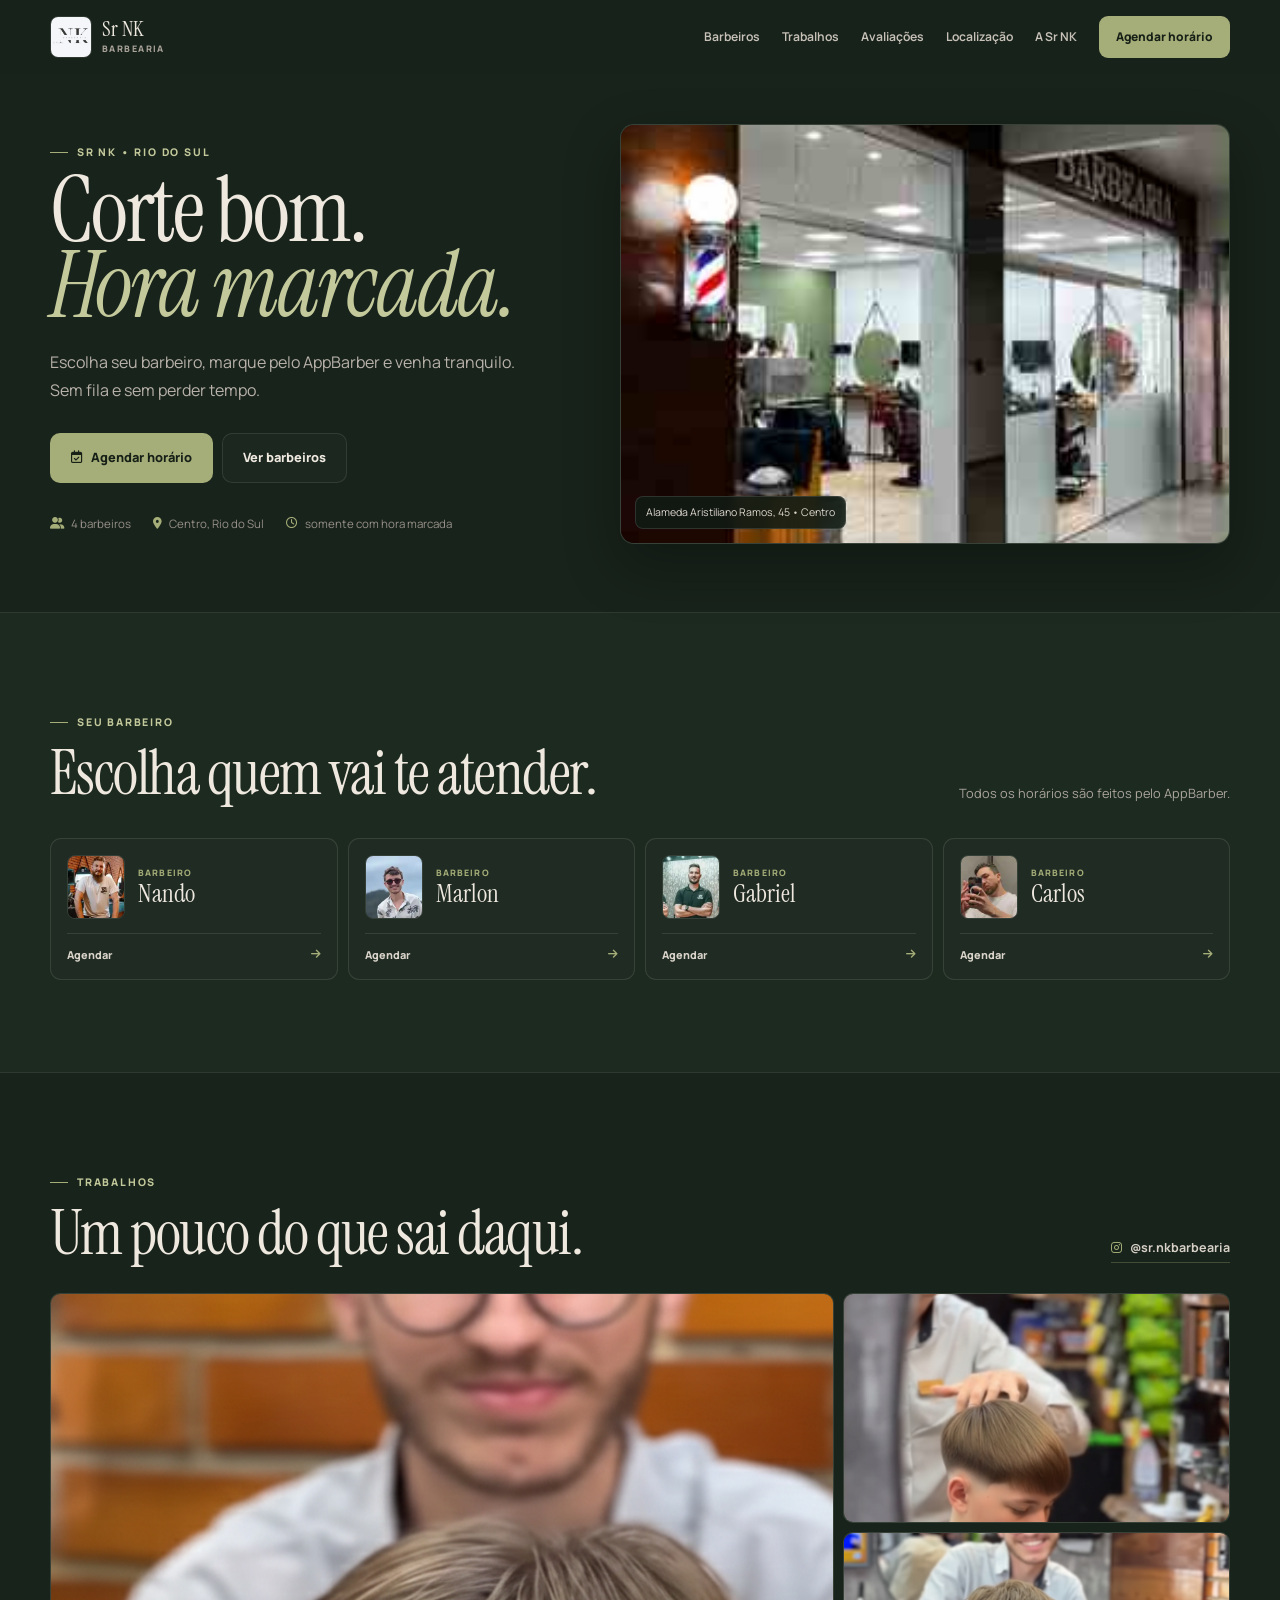
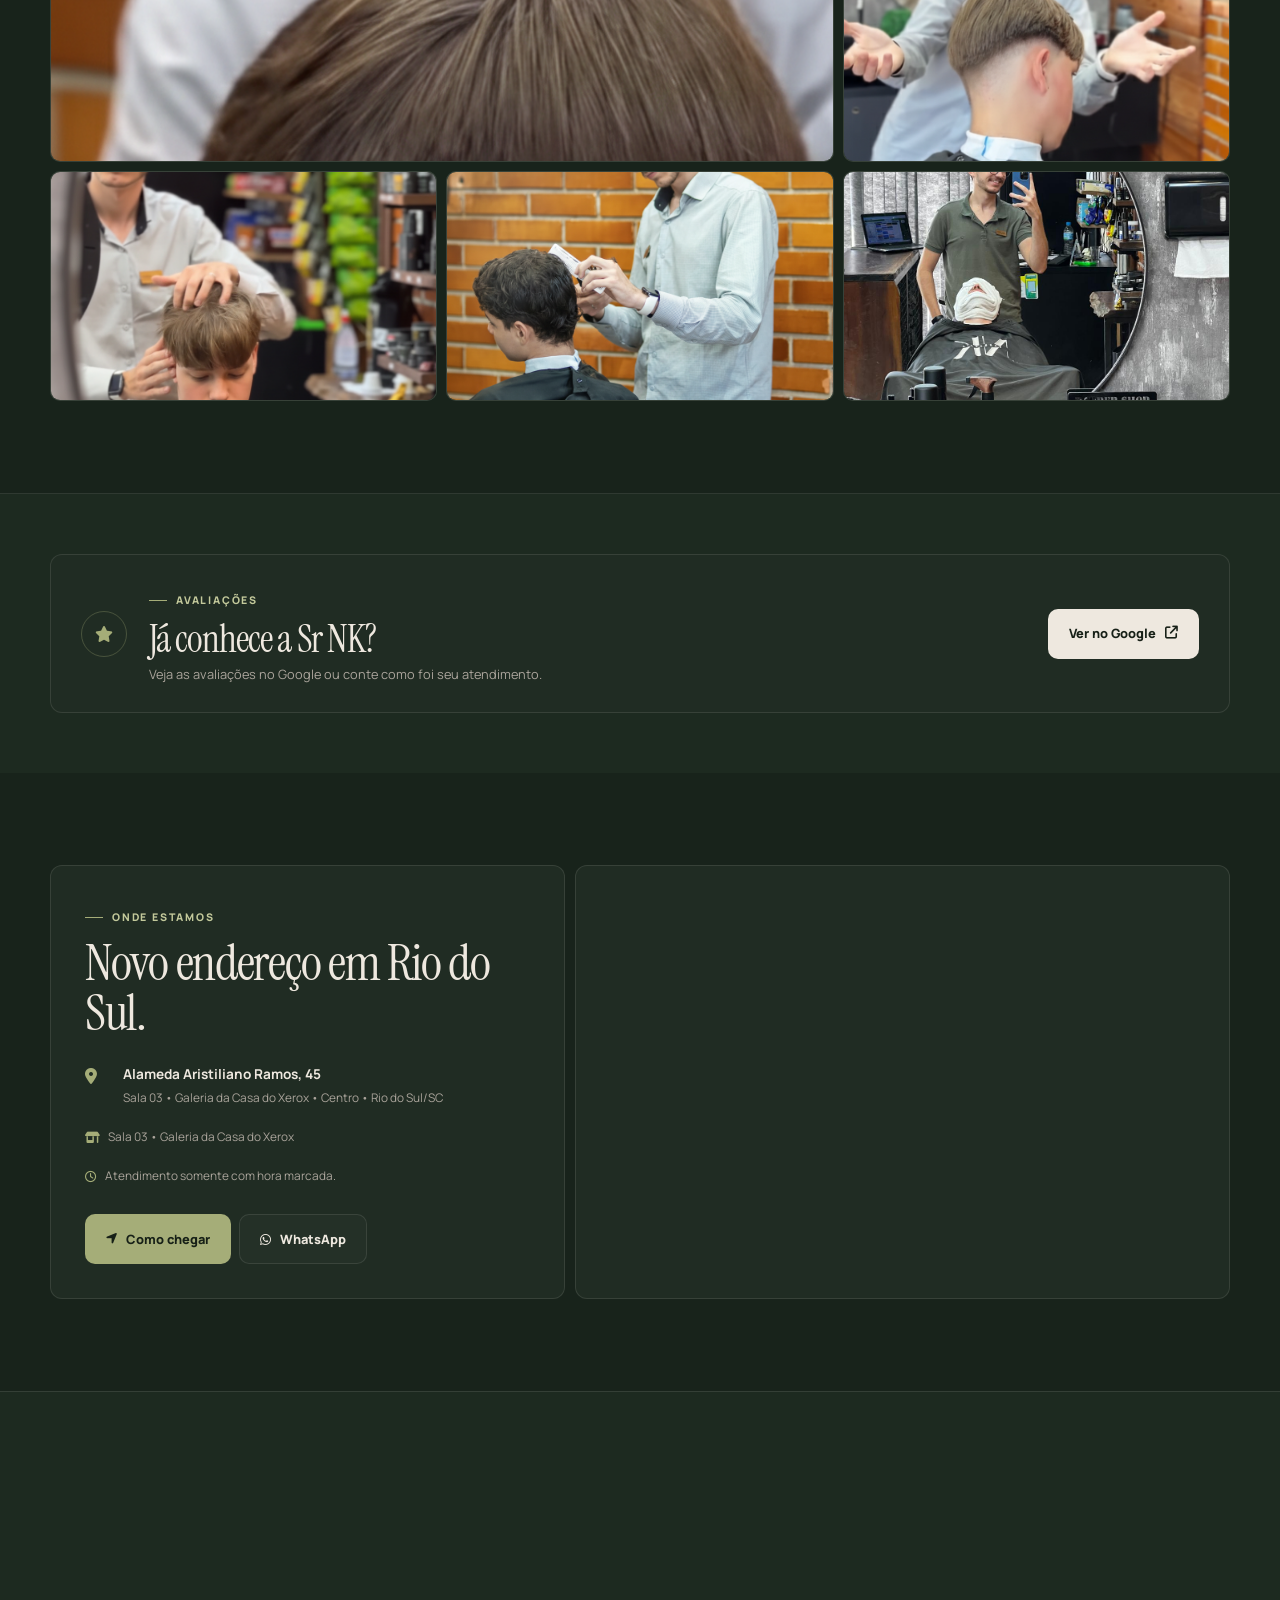
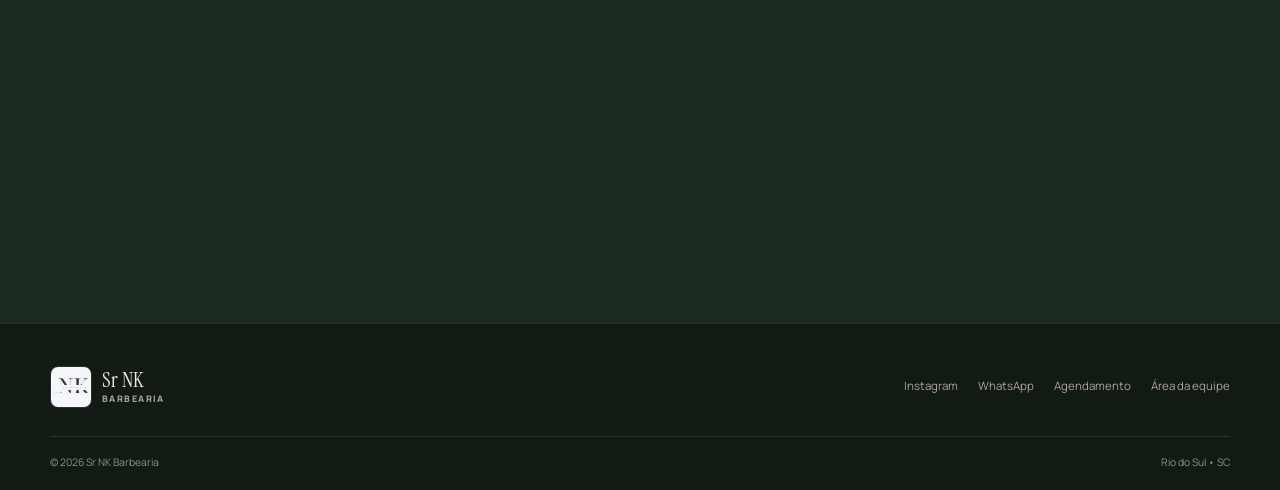
==== commit 12e7fa0a: "Melhora exibicao da foto principal no mobile" ====
--- a/index.html
+++ b/index.html
@@ -12,7 +12,7 @@
   <link rel="preconnect" href="https://fonts.gstatic.com" crossorigin />
   <link href="https://fonts.googleapis.com/css2?family=Instrument+Serif:ital@0;1&family=Manrope:wght@400;500;600;700;800&display=swap" rel="stylesheet" />
   <link rel="stylesheet" href="https://cdnjs.cloudflare.com/ajax/libs/font-awesome/6.5.1/css/all.min.css" integrity="sha512-DTOQO9RWCH3ppGqcWaEA1BIZOC6xxalwEsw9c2QQeAIftl+Vegovlnee1c9QX4TctnWMn13TZye+giMm8e2LwA==" crossorigin="anonymous" referrerpolicy="no-referrer" />
-  <link rel="stylesheet" href="css/style.css?v=4.3" />
+  <link rel="stylesheet" href="css/style.css?v=4.4" />
 </head>
 <body>
   <header class="site-header" id="topo">
--- a/css/style.css
+++ b/css/style.css
@@ -142,7 +142,7 @@
   .hero-copy>p{margin-top:18px;font-size:.9rem;line-height:1.65}
   .hero-actions{margin-top:23px}.hero-secondary{display:none}.hero-actions .button-primary{width:100%;min-height:52px}
   .hero-meta{display:block;margin-top:16px;color:#969088;font-size:.68rem}.hero-meta span{display:none}.hero-meta span:nth-child(2),.hero-meta span:nth-child(3){display:inline-flex;margin-right:12px;margin-top:6px}
-  .hero-media{border-radius:11px;box-shadow:none}.hero-media img{aspect-ratio:16/10;object-position:center 52%}.hero-media figcaption{left:10px;bottom:10px;font-size:.6rem}
+  .hero-media{border-radius:11px;box-shadow:none}.hero-media img{aspect-ratio:4/5;object-fit:cover;object-position:center 50%}.hero-media figcaption{left:10px;bottom:10px;font-size:.6rem}
   .quick-actions{display:grid;grid-template-columns:repeat(3,1fr);gap:7px;margin-top:14px}
   .quick-actions a{display:grid;justify-items:center;gap:5px;padding:11px 5px;border:1px solid var(--line);border-radius:9px;background:rgba(255,255,255,.02);color:#d8d2c9;font-size:.61rem;font-weight:700;text-align:center}
   .quick-actions i{font-size:.94rem;color:var(--brass)}
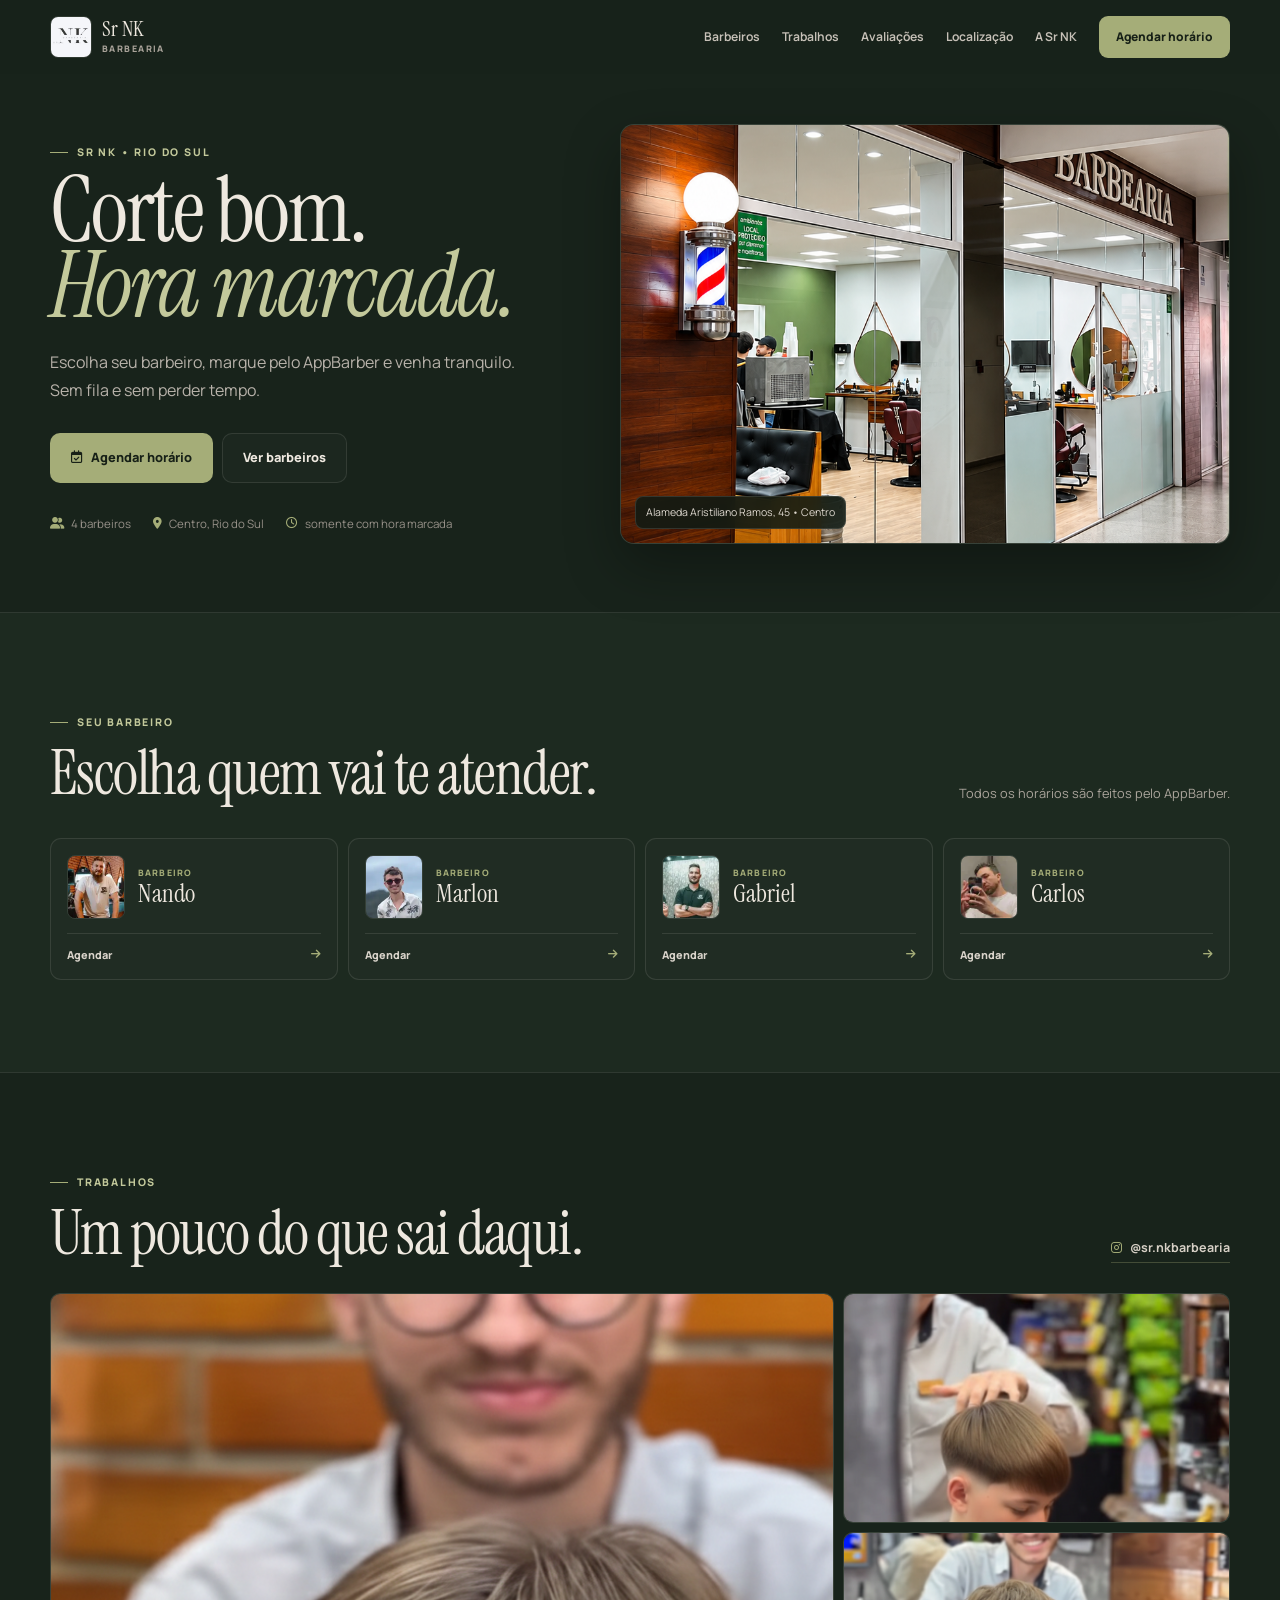
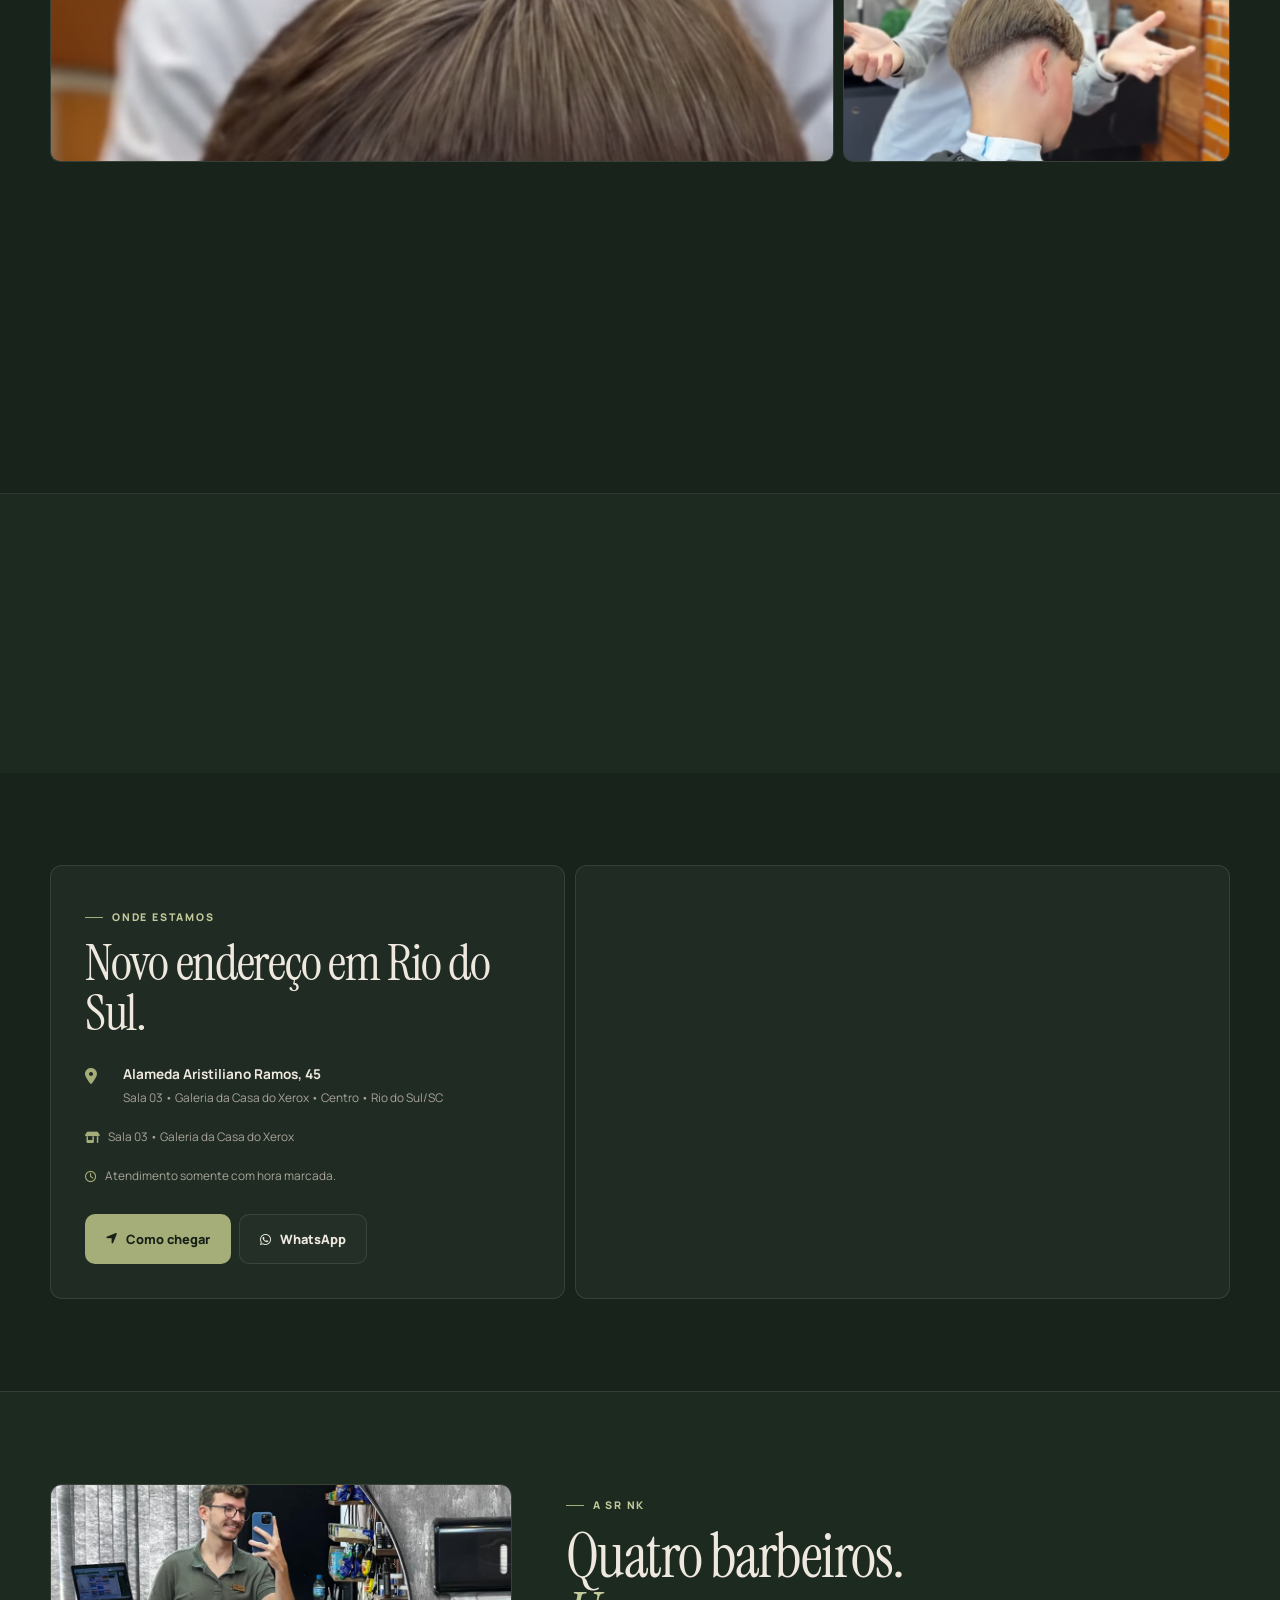
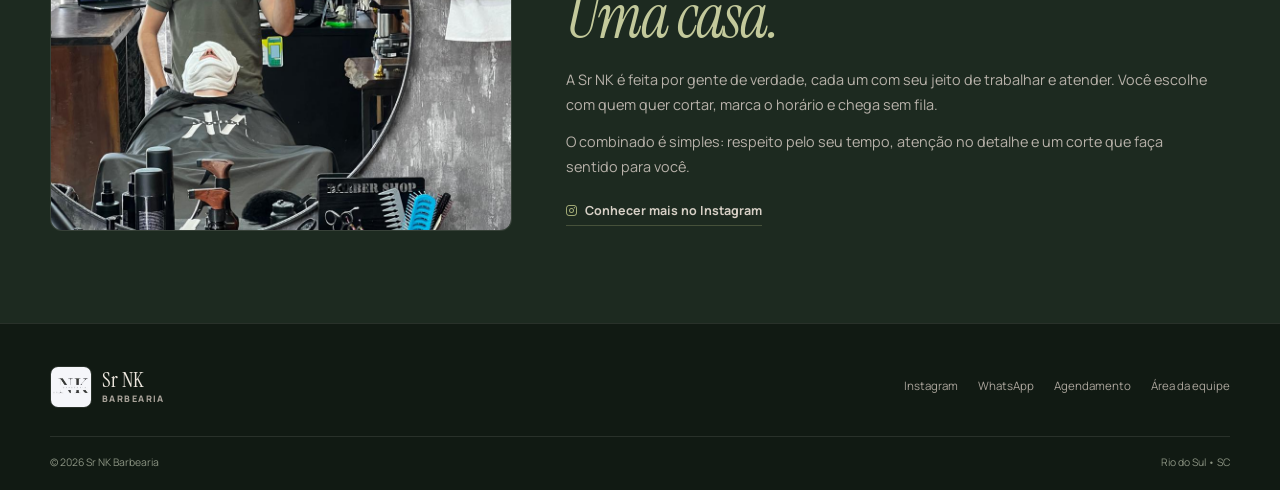
==== commit f619cbd2: "Atualiza foto principal com imagem em alta resolução" ====
--- a/index.html
+++ b/index.html
@@ -12,7 +12,7 @@
   <link rel="preconnect" href="https://fonts.gstatic.com" crossorigin />
   <link href="https://fonts.googleapis.com/css2?family=Instrument+Serif:ital@0;1&family=Manrope:wght@400;500;600;700;800&display=swap" rel="stylesheet" />
   <link rel="stylesheet" href="https://cdnjs.cloudflare.com/ajax/libs/font-awesome/6.5.1/css/all.min.css" integrity="sha512-DTOQO9RWCH3ppGqcWaEA1BIZOC6xxalwEsw9c2QQeAIftl+Vegovlnee1c9QX4TctnWMn13TZye+giMm8e2LwA==" crossorigin="anonymous" referrerpolicy="no-referrer" />
-  <link rel="stylesheet" href="css/style.css?v=4.4" />
+  <link rel="stylesheet" href="css/style.css?v=4.5" />
 </head>
 <body>
   <header class="site-header" id="topo">
@@ -66,7 +66,7 @@
         </div>
 
         <figure class="hero-media reveal">
-          <img src="Fotos/fachada-srnk-2026.jpg?v=1" alt="Fachada e interior da Sr NK Barbearia em Rio do Sul" />
+          <img src="Fotos/CFB18E75-C29A-4582-A99E-F17B92D7CEDB.png?v=1" alt="Fachada e interior da Sr NK Barbearia em Rio do Sul" />
           <figcaption>Alameda Aristiliano Ramos, 45 • Centro</figcaption>
         </figure>
       </div>
